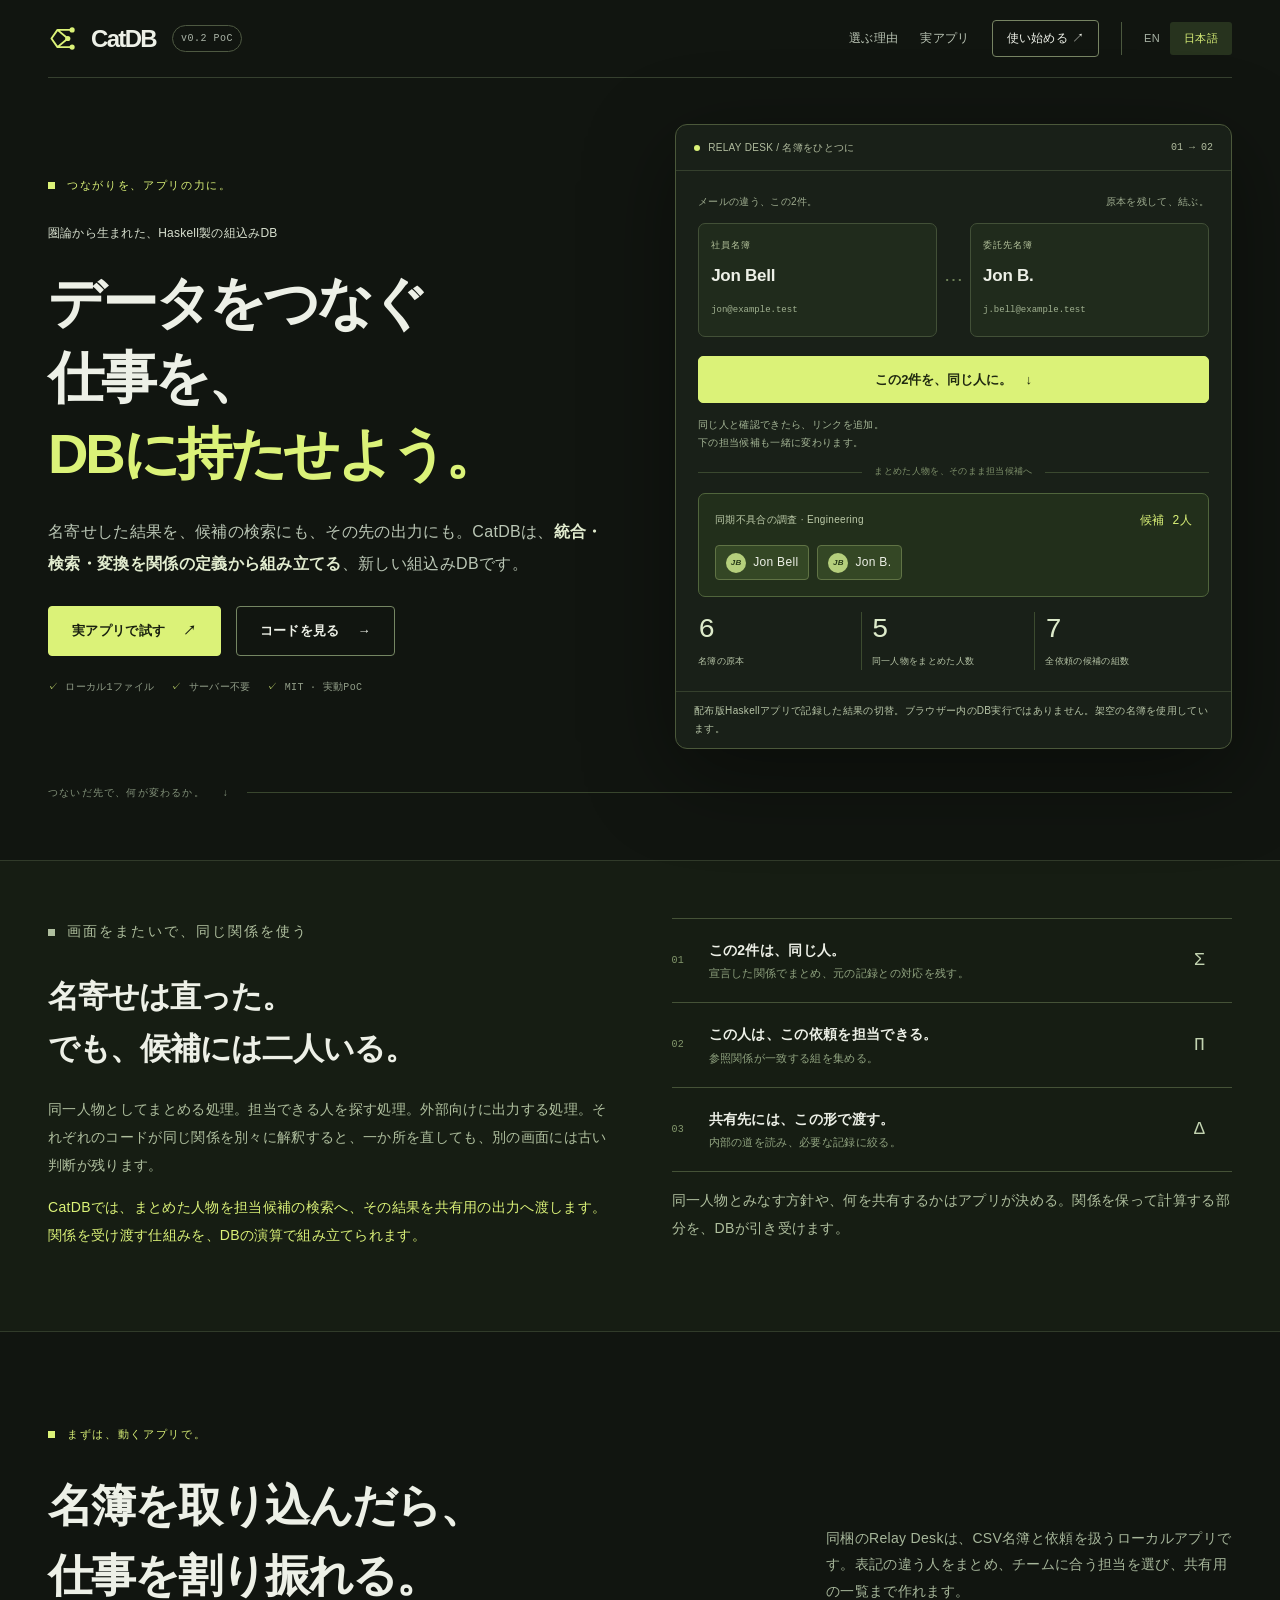
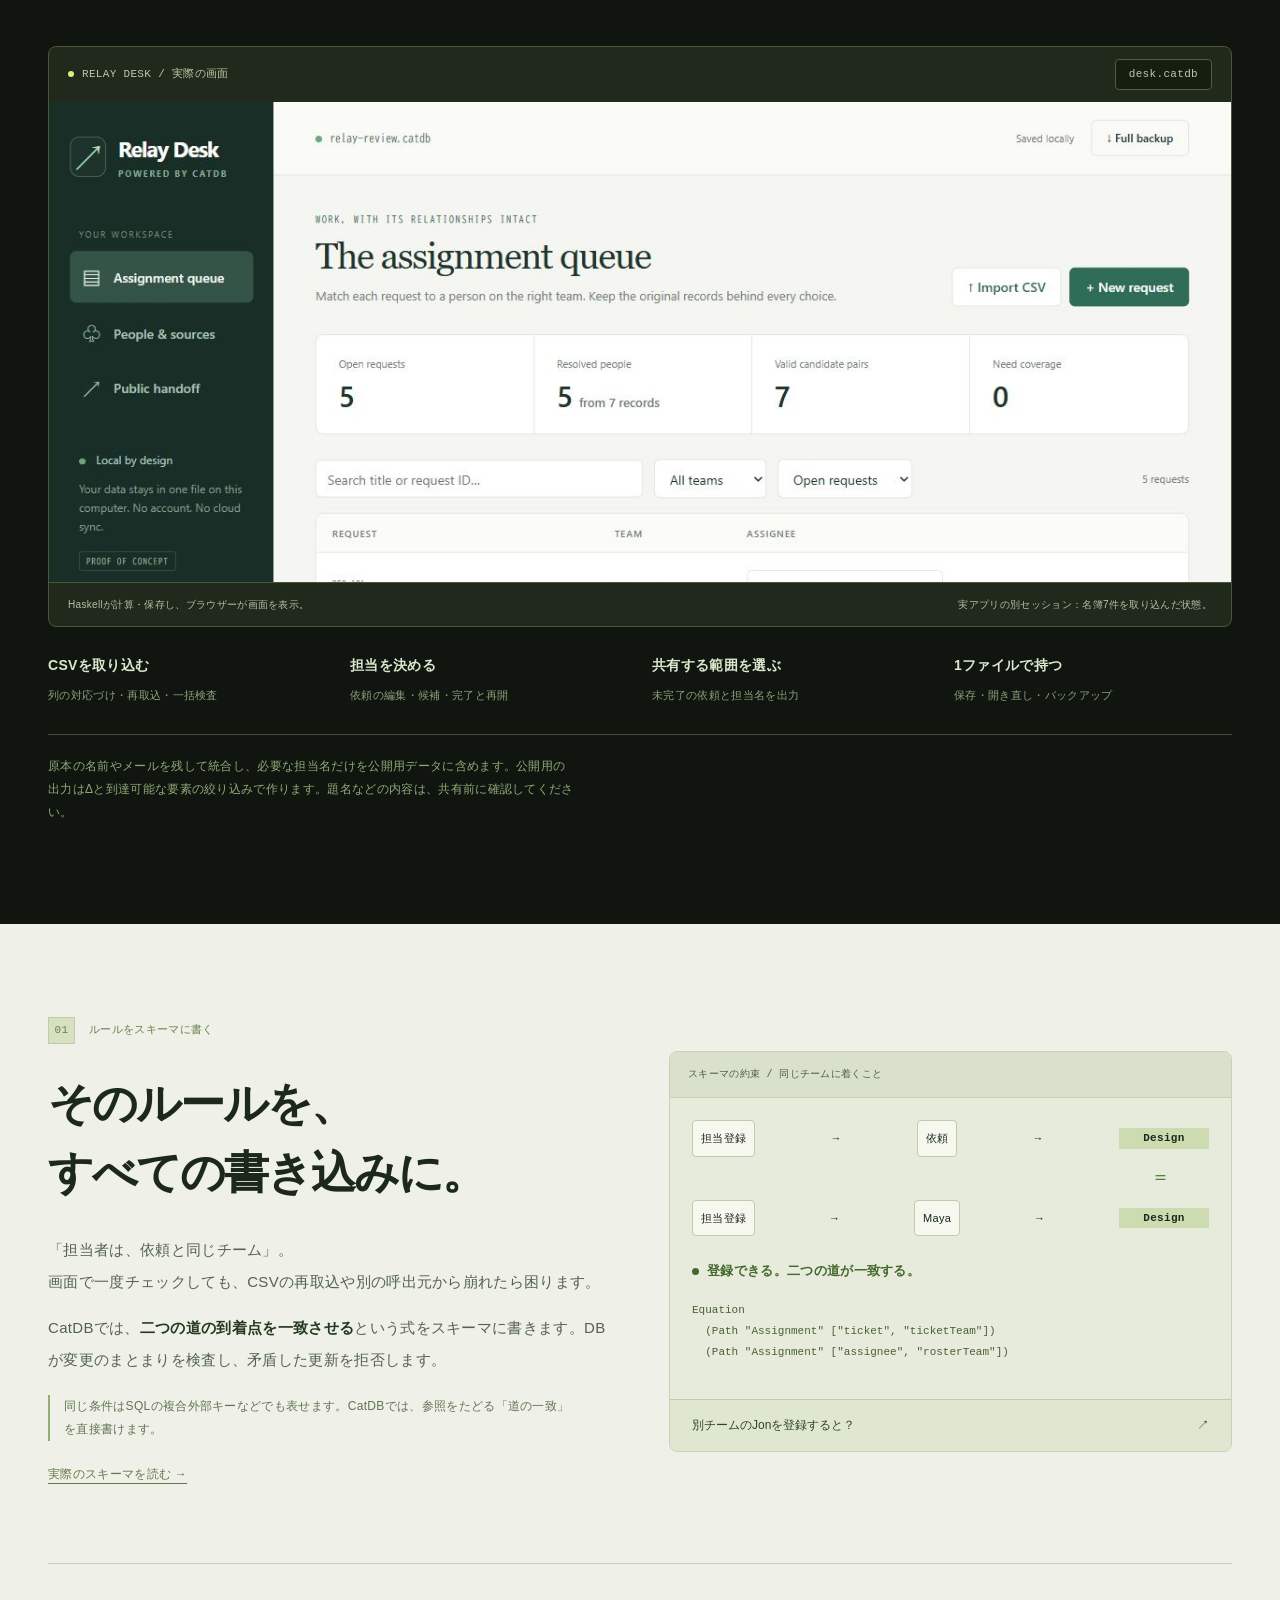
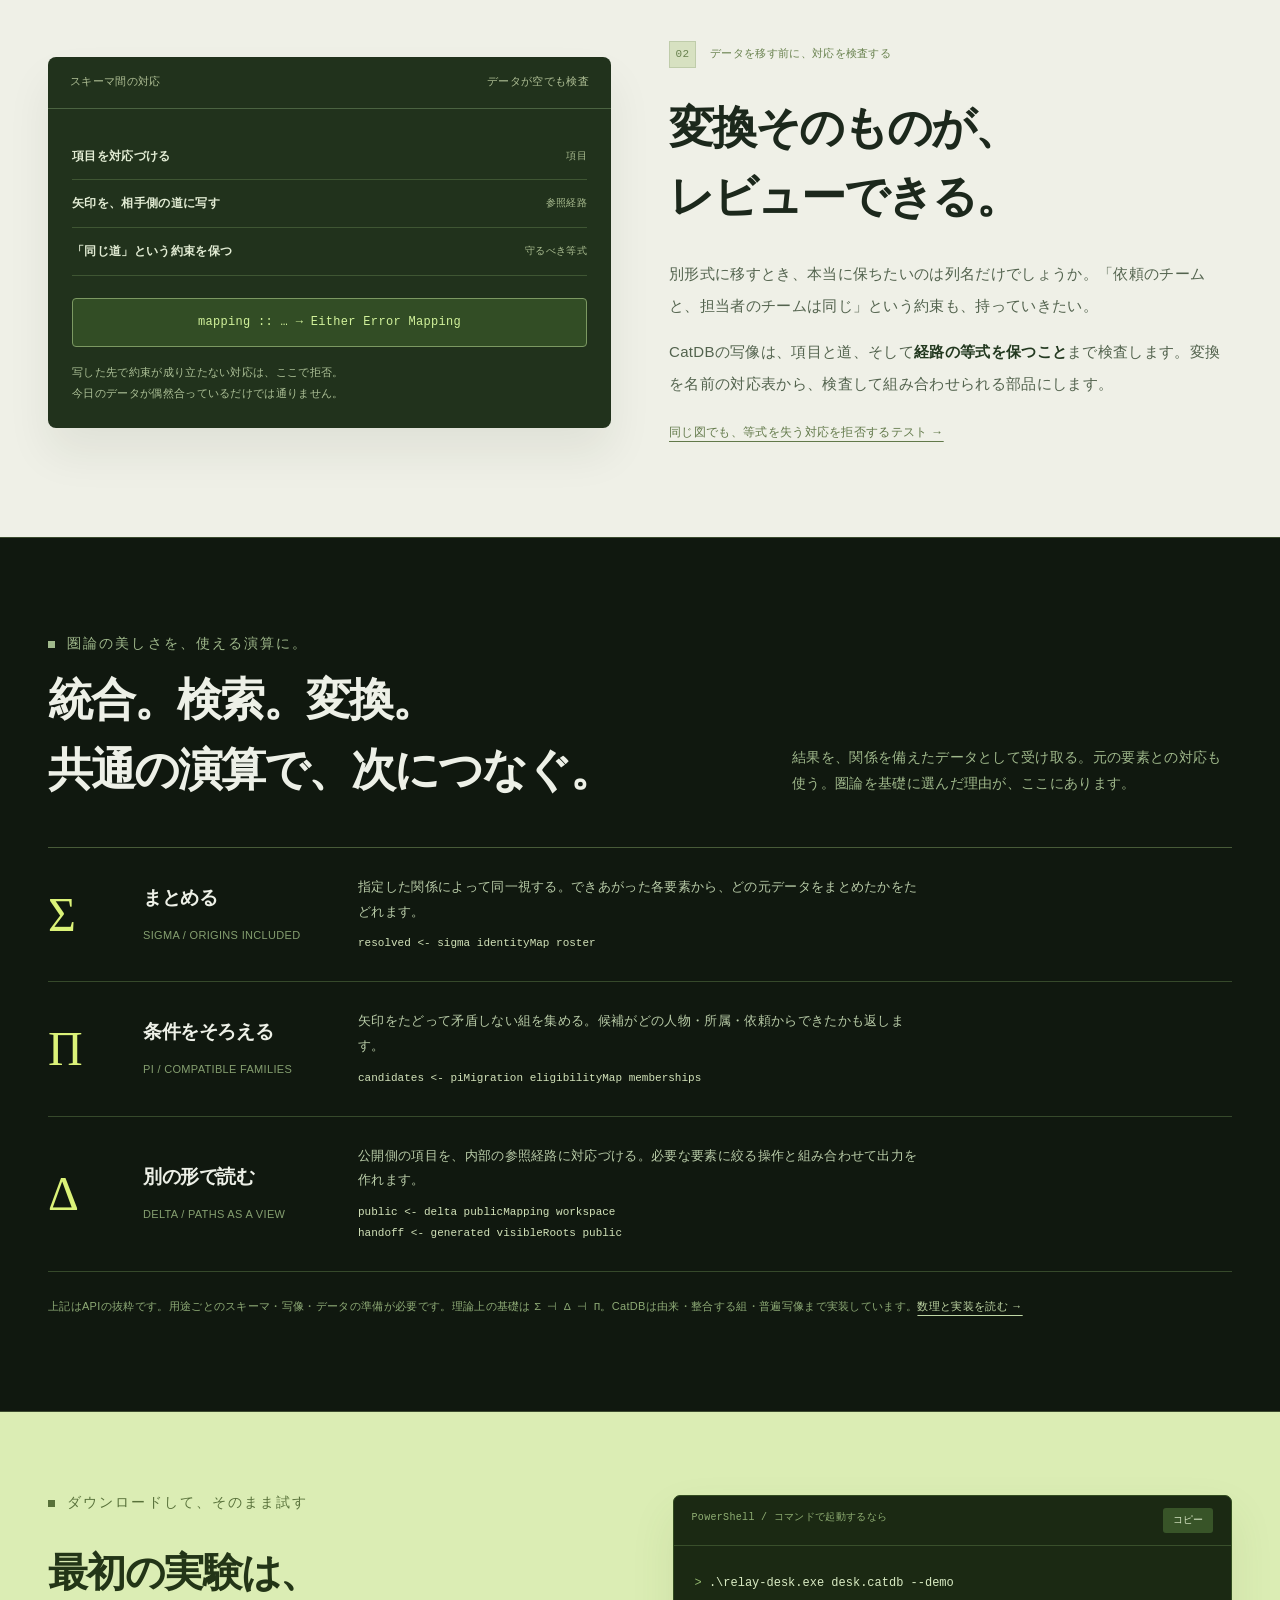
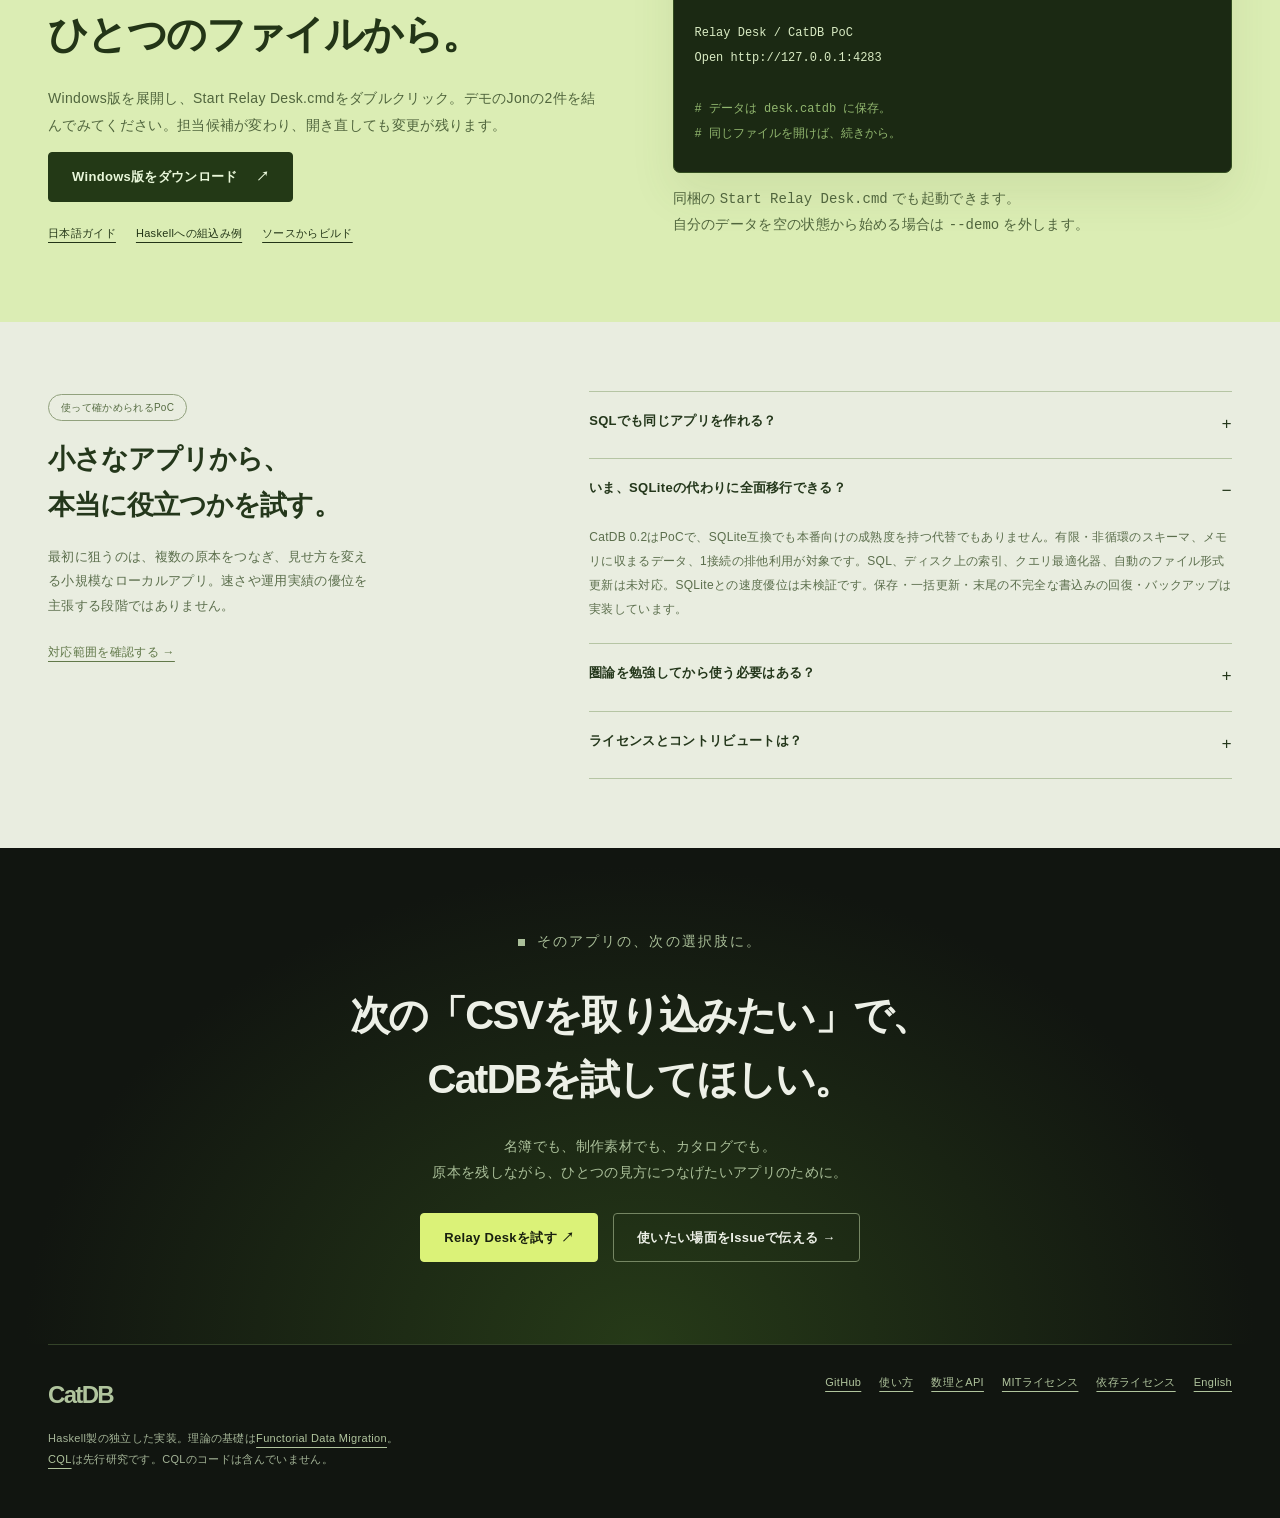
==== site/ja/index.html @ cb1dad9a "Lead the site with hands-on value and add Japanese localization" ====
<!doctype html>
<html lang="ja">
<head>
<meta charset="utf-8">
<meta name="viewport" content="width=device-width,initial-scale=1">
<title>CatDB — データをつなぐ仕事を、DBに持たせよう。</title>
<meta name="description" content="名寄せした結果を、担当候補の検索にも、共有用の出力にも。関係を保つ演算を備えたHaskell製の1ファイルDB。実アプリRelay Deskを同梱。MIT・実動PoC。">
<meta name="theme-color" content="#111510">
<link rel="canonical" href="https://m-simplifier.github.io/catdb/ja/">
<link rel="alternate" hreflang="en" href="https://m-simplifier.github.io/catdb/">
<link rel="alternate" hreflang="ja" href="https://m-simplifier.github.io/catdb/ja/">
<link rel="alternate" hreflang="x-default" href="https://m-simplifier.github.io/catdb/">
<meta property="og:type" content="website">
<meta property="og:site_name" content="CatDB">
<meta property="og:title" content="CatDB — データをつなぐ仕事を、DBに持たせよう。">
<meta property="og:description" content="名寄せした結果を、担当候補の検索にも、共有用の出力にも。関係を保つ演算を備えたHaskell製の1ファイルDB。実アプリRelay Deskを同梱。MIT・実動PoC。">
<meta property="og:url" content="https://m-simplifier.github.io/catdb/ja/">
<meta property="og:locale" content="ja_JP">
<meta property="og:image" content="https://m-simplifier.github.io/catdb/assets/relay-desk.jpg">
<meta name="twitter:card" content="summary_large_image">
<link rel="icon" href="../icon.svg" type="image/svg+xml">
<link rel="stylesheet" href="../style.css">
<script src="../site.js" defer></script>
</head>
<body>
<a class="skip" href="#main">本文へ</a>
<header class="wrap top"><a class="wordmark" href="#main" aria-label="CatDB ホーム"><svg viewBox="0 0 36 36" fill="none" aria-hidden="true"><path d="M28 8H11L4 18L11 28H28M11 8L23 18L11 28" stroke="#dbf278" stroke-width="2.2" stroke-linejoin="round"/><circle cx="28" cy="8" r="3" fill="#dbf278"/><circle cx="23" cy="18" r="3" fill="#dbf278"/><circle cx="28" cy="28" r="3" fill="#dbf278"/></svg>CatDB<span>v0.2 PoC</span></a><nav class="nav" aria-label="メインナビゲーション"><a href="#why">選ぶ理由</a><a href="#app">実アプリ</a><a class="nav-cta" href="#start">使い始める ↗</a><span class="languages" aria-label="表示言語"><a href="../" lang="en" hreflang="en">EN</a><a href="./" lang="ja" hreflang="ja" aria-current="page">日本語</a></span></nav></header>
<main id="main">
<section class="hero wrap">
  <div class="hero-grid">
    <div><p class="eyebrow">つながりを、アプリの力に。</p><p class="product-type">圏論から生まれた、Haskell製の組込みDB</p><h1>データをつなぐ<br>仕事を、<br><em>DBに持たせよう。</em></h1><p class="lead">名寄せした結果を、候補の検索にも、その先の出力にも。CatDBは、<strong style="color:#e2eccf">統合・検索・変換を関係の定義から組み立てる</strong>、新しい組込みDBです。</p><div class="ctas"><a class="button" href="#start">実アプリで試す <span aria-hidden="true">↗</span></a><a class="button ghost" href="https://github.com/M-simplifier/catdb">コードを見る <span aria-hidden="true">→</span></a></div><div class="hero-proof"><span>ローカル1ファイル</span><span>サーバー不要</span><span>MIT · 実動PoC</span></div></div>
    <div class="demo" id="merge-demo">
      <div class="demo-top"><span><i class="dot"></i>RELAY DESK / 名簿をひとつに</span><span class="mono">01 → 02</span></div>
      <div class="demo-stage"><div class="source-heading"><span>メールの違う、この2件。</span><span>原本を残して、結ぶ。</span></div><div class="pair"><div class="source-person"><small>社員名簿</small><strong>Jon Bell</strong><code>jon@example.test</code></div><span class="link-sign" aria-hidden="true">⋯</span><div class="source-person"><small>委託先名簿</small><strong>Jon B.</strong><code>j.bell@example.test</code></div></div><button type="button" class="demo-trigger" id="merge-button" aria-pressed="false">この2件を、同じ人に。　↓</button><p class="demo-explain" id="merge-explain" aria-live="polite">同じ人と確認できたら、リンクを追加。<br>下の担当候補も一緒に変わります。</p><div class="flow-arrow">まとめた人物を、そのまま担当候補へ</div><div class="candidate"><div class="candidate-head"><span>同期不具合の調査 · Engineering</span><span class="candidate-count" id="candidate-count">候補 2人</span></div><div class="candidate-people" id="hero-candidates"><span class="person-pill"><i class="avatar">JB</i>Jon Bell</span><span class="person-pill"><i class="avatar">JB</i>Jon B.</span></div></div><div class="demo-metrics" aria-live="polite"><div><span class="metric">6</span><small>名簿の原本</small></div><div><span class="metric" id="hero-people">5</span><small>同一人物をまとめた人数</small></div><div><span class="metric" id="hero-pairs">7</span><small>全依頼の候補の組数</small></div></div></div>
      <div class="demo-bottom">配布版Haskellアプリで記録した結果の切替。ブラウザー内のDB実行ではありません。架空の名簿を使用しています。</div>
    </div>
  </div><noscript><p class="noscript">操作例にはJavaScriptが必要です。同一人物リンクを加えると、原本6件を保ったまま人数は5→4、全依頼の候補の組数は7→6になります。</p></noscript><div class="scroll-hint">つないだ先で、何が変わるか。 <span aria-hidden="true">↓</span></div>
</section>

<section class="pain" id="why"><div class="wrap pain-grid reveal"><div><p class="eyebrow">画面をまたいで、同じ関係を使う</p><h2>名寄せは直った。<br>でも、候補には二人いる。</h2><p>同一人物としてまとめる処理。担当できる人を探す処理。外部向けに出力する処理。それぞれのコードが同じ関係を別々に解釈すると、一か所を直しても、別の画面には古い判断が残ります。</p><p class="accent">CatDBでは、まとめた人物を担当候補の検索へ、その結果を共有用の出力へ渡します。<br>関係を受け渡す仕組みを、DBの演算で組み立てられます。</p></div><div class="bug-lines"><div class="bug-line"><span class="index">01</span><div><strong>この2件は、同じ人。</strong><small>宣言した関係でまとめ、元の記録との対応を残す。</small></div><span class="sign">Σ</span></div><div class="bug-line"><span class="index">02</span><div><strong>この人は、この依頼を担当できる。</strong><small>参照関係が一致する組を集める。</small></div><span class="sign">Π</span></div><div class="bug-line"><span class="index">03</span><div><strong>共有先には、この形で渡す。</strong><small>内部の道を読み、必要な記録に絞る。</small></div><span class="sign">Δ</span></div><p class="small">同一人物とみなす方針や、何を共有するかはアプリが決める。関係を保って計算する部分を、DBが引き受けます。</p></div></div></section>

<section class="section app-section" id="app"><div class="wrap reveal"><div class="app-heading"><div><p class="eyebrow">まずは、動くアプリで。</p><h2>名簿を取り込んだら、<br>仕事を割り振れる。</h2></div><p>同梱のRelay Deskは、CSV名簿と依頼を扱うローカルアプリです。表記の違う人をまとめ、チームに合う担当を選び、共有用の一覧まで作れます。</p></div><div class="app-frame"><div class="app-frame-head"><span><i class="dot"></i>RELAY DESK / 実際の画面</span><span class="filepath">desk.catdb</span></div><a class="app-zoom" href="../assets/relay-desk.jpg" target="_blank" rel="noopener" aria-label="実際の画面を拡大する"><img class="app-image" src="../assets/relay-desk.jpg" alt="Relay Deskの実際の画面。取り込んだ名簿、同一人物のまとまり、依頼の担当候補、共有用一覧を扱うローカルアプリ。" width="1264" height="1076" loading="lazy"></a><div class="app-footer"><span>Haskellが計算・保存し、ブラウザーが画面を表示。</span><span>実アプリの別セッション：名簿7件を取り込んだ状態。</span></div></div><div class="capabilities"><div><strong>CSVを取り込む</strong><small>列の対応づけ・再取込・一括検査</small></div><div><strong>担当を決める</strong><small>依頼の編集・候補・完了と再開</small></div><div><strong>共有する範囲を選ぶ</strong><small>未完了の依頼と担当名を出力</small></div><div><strong>1ファイルで持つ</strong><small>保存・開き直し・バックアップ</small></div></div><p class="dark-note">原本の名前やメールを残して統合し、必要な担当名だけを公開用データに含めます。公開用の出力はΔと到達可能な要素の絞り込みで作ります。題名などの内容は、共有前に確認してください。</p></div></section>

<section class="section light"><div class="wrap">
  <div class="split reveal"><div><div class="section-label"><b>01</b> ルールをスキーマに書く</div><h2>そのルールを、<br>すべての書き込みに。</h2><p class="body-copy">「担当者は、依頼と同じチーム」。<br>画面で一度チェックしても、CSVの再取込や別の呼出元から崩れたら困ります。</p><p class="body-copy">CatDBでは、<strong>二つの道の到着点を一致させる</strong>という式をスキーマに書きます。DBが変更のまとまりを検査し、矛盾した更新を拒否します。</p><p class="clause">同じ条件はSQLの複合外部キーなどでも表せます。CatDBでは、参照をたどる「道の一致」を直接書けます。</p><a class="proof-link" href="https://github.com/M-simplifier/catdb/blob/1c18cc2024c2e01ecb96471be2b8dc624b22c2be/reference/src/Relay/Model.hs#L80">実際のスキーマを読む →</a></div><div class="rule-box" id="rule-box"><div class="rule-head">スキーマの約束 / 同じチームに着くこと</div><div class="rule-visual"><div class="route"><span class="cell">担当登録</span>→<span class="cell">依頼</span>→<span class="end">Design</span></div><div class="equals" id="rule-equals">＝</div><div class="route second"><span class="cell">担当登録</span>→<span class="cell" id="rule-person">Maya</span>→<span class="end" id="rule-team">Design</span></div><div class="rule-feedback" aria-live="polite"><span class="status-dot"></span><span id="rule-status">登録できる。二つの道が一致する。</span></div><code class="rule-snippet">Equation
  (Path "Assignment" ["ticket", "ticketTeam"])
  (Path "Assignment" ["assignee", "rosterTeam"])</code></div><button type="button" class="rule-button" id="rule-button" aria-pressed="false"><span>別チームのJonを登録すると？</span><span aria-hidden="true">↗</span></button></div></div>
  <div class="divider"></div>
  <div class="split reveal"><div class="mapping-block"><div class="mapping-head"><span>スキーマ間の対応</span><span>データが空でも検査</span></div><div class="mapping-body"><div class="mapping-step"><strong>項目を対応づける</strong><small>項目</small></div><div class="mapping-step"><strong>矢印を、相手側の道に写す</strong><small>参照経路</small></div><div class="mapping-step"><strong>「同じ道」という約束を保つ</strong><small>守るべき等式</small></div><div class="mapping-seal">mapping :: … → Either Error Mapping</div><p class="mapping-desc">写した先で約束が成り立たない対応は、ここで拒否。<br>今日のデータが偶然合っているだけでは通りません。</p></div></div><div><div class="section-label"><b>02</b> データを移す前に、対応を検査する</div><h2>変換そのものが、<br>レビューできる。</h2><p class="body-copy">別形式に移すとき、本当に保ちたいのは列名だけでしょうか。「依頼のチームと、担当者のチームは同じ」という約束も、持っていきたい。</p><p class="body-copy">CatDBの写像は、項目と道、そして<strong>経路の等式を保つこと</strong>まで検査します。変換を名前の対応表から、検査して組み合わせられる部品にします。</p><a class="proof-link" href="https://github.com/M-simplifier/catdb/blob/1c18cc2024c2e01ecb96471be2b8dc624b22c2be/test/Main.hs#L91">同じ図でも、等式を失う対応を拒否するテスト →</a></div></div>
</div></section>

<section class="section api-area" id="model"><div class="wrap reveal"><div class="api-top"><div><p class="eyebrow">圏論の美しさを、使える演算に。</p><h2>統合。検索。変換。<br>共通の演算で、次につなぐ。</h2></div><p>結果を、関係を備えたデータとして受け取る。元の要素との対応も使う。圏論を基礎に選んだ理由が、ここにあります。</p></div><div class="operations"><div class="op"><span class="op-symbol">Σ</span><div><h3>まとめる</h3><small>SIGMA / ORIGINS INCLUDED</small></div><div><p>指定した関係によって同一視する。できあがった各要素から、どの元データをまとめたかをたどれます。</p><code>resolved &lt;- sigma identityMap roster</code></div></div><div class="op"><span class="op-symbol">Π</span><div><h3>条件をそろえる</h3><small>PI / COMPATIBLE FAMILIES</small></div><div><p>矢印をたどって矛盾しない組を集める。候補がどの人物・所属・依頼からできたかも返します。</p><code>candidates &lt;- piMigration eligibilityMap memberships</code></div></div><div class="op"><span class="op-symbol">Δ</span><div><h3>別の形で読む</h3><small>DELTA / PATHS AS A VIEW</small></div><div><p>公開側の項目を、内部の参照経路に対応づける。必要な要素に絞る操作と組み合わせて出力を作れます。</p><code>public &lt;- delta publicMapping workspace<br>handoff &lt;- generated visibleRoots public</code></div></div></div><p class="math-note">上記はAPIの抜粋です。用途ごとのスキーマ・写像・データの準備が必要です。理論上の基礎は <span class="mono">Σ ⊣ Δ ⊣ Π</span>。CatDBは由来・整合する組・普遍写像まで実装しています。<a href="https://github.com/M-simplifier/catdb/blob/1c18cc2024c2e01ecb96471be2b8dc624b22c2be/docs/mathematics.md">数理と実装を読む →</a></p></div></section>



<section class="get-started" id="start"><div class="wrap start-grid reveal"><div><p class="eyebrow">ダウンロードして、そのまま試す</p><h2>最初の実験は、<br>ひとつのファイルから。</h2><p>Windows版を展開し、Start Relay Desk.cmdをダブルクリック。デモのJonの2件を結んでみてください。担当候補が変わり、開き直しても変更が残ります。</p><a class="button" href="https://github.com/M-simplifier/catdb/releases/download/v0.2.0-poc/catdb-0.2.0-poc-windows.zip">Windows版をダウンロード <span aria-hidden="true">↗</span></a><div class="start-links"><a href="https://github.com/M-simplifier/catdb/blob/main/docs/guide.ja.md">日本語ガイド</a><a href="https://github.com/M-simplifier/catdb/blob/main/examples/Embedded.hs">Haskellへの組込み例</a><a href="https://github.com/M-simplifier/catdb#build">ソースからビルド</a></div></div><div><div class="terminal"><div class="terminal-top"><span>PowerShell / コマンドで起動するなら</span><button type="button" class="copy" id="copy-command">コピー</button></div><pre><span class="prompt">&gt; </span><span id="command">.\relay-desk.exe desk.catdb --demo</span>

Relay Desk / CatDB PoC
Open http://127.0.0.1:4283

<span class="prompt"># データは desk.catdb に保存。</span>
<span class="prompt"># 同じファイルを開けば、続きから。</span></pre></div><p class="small" style="margin:13px 0 0">同梱の <span class="mono">Start Relay Desk.cmd</span> でも起動できます。<br>自分のデータを空の状態から始める場合は <span class="mono">--demo</span> を外します。</p></div></div></section>

<section class="facts light"><div class="wrap facts-layout"><div><span class="pill">使って確かめられるPoC</span><h2>小さなアプリから、<br>本当に役立つかを試す。</h2><p>最初に狙うのは、複数の原本をつなぎ、見せ方を変える小規模なローカルアプリ。速さや運用実績の優位を主張する段階ではありません。</p><a class="proof-link" href="https://github.com/M-simplifier/catdb/blob/main/STATUS.md">対応範囲を確認する →</a></div><div><details><summary>SQLでも同じアプリを作れる？</summary><p>作れます。CatDBの特徴は、スキーマ間の対応を検査・合成でき、統合・整合する組の検索・ビューをΣ・Π・Δの共通の数学で扱うことです。単純なSELECTを短くすることより、複数の形式を行き来する処理の定義と、その結果の関係を扱うことに焦点があります。</p></details><details open><summary>いま、SQLiteの代わりに全面移行できる？</summary><p>CatDB 0.2はPoCで、SQLite互換でも本番向けの成熟度を持つ代替でもありません。有限・非循環のスキーマ、メモリに収まるデータ、1接続の排他利用が対象です。SQL、ディスク上の索引、クエリ最適化器、自動のファイル形式更新は未対応。SQLiteとの速度優位は未検証です。保存・一括更新・末尾の不完全な書込みの回復・バックアップは実装しています。</p></details><details><summary>圏論を勉強してから使う必要はある？</summary><p>Relay Deskは、そのまま使えます。ライブラリでは、対象・矢印・道の一致・スキーマ間の対応を定義します。数学の用語をすべて覚える必要はありませんが、現在のAPIはHaskellでこれらを明示的に組み立てるものです。実装例と数理の説明を公開しています。</p></details><details><summary>ライセンスとコントリビュートは？</summary><p>オリジナルのコード・UI・サイトはMIT。配布バイナリの依存ライブラリには各ライセンスが適用され、必要な表示と対応ソースを同梱しています。バグ、実際の用途、数学的な反例はGitHub Issueへ。外部PRは受け付けていません。</p></details></div></div></section>

<section class="final-cta"><div class="wrap"><p class="eyebrow">そのアプリの、次の選択肢に。</p><h2>次の「CSVを取り込みたい」で、<br>CatDBを試してほしい。</h2><p>名簿でも、制作素材でも、カタログでも。<br>原本を残しながら、ひとつの見方につなげたいアプリのために。</p><div class="ctas"><a class="button" href="https://github.com/M-simplifier/catdb/releases/download/v0.2.0-poc/catdb-0.2.0-poc-windows.zip">Relay Deskを試す ↗</a><a class="button ghost" href="https://github.com/M-simplifier/catdb/issues">使いたい場面をIssueで伝える →</a></div></div></section>
</main>
<footer class="wrap bottom">
<div><a class="wordmark" href="#main">CatDB</a><p class="local-detail">Haskell製の独立した実装。理論の基礎は<a href="https://arxiv.org/abs/1009.1166">Functorial Data Migration</a>。<br><a href="https://categoricaldata.net/CQL/">CQL</a>は先行研究です。CQLのコードは含んでいません。</p></div>
<div class="links"><a href="https://github.com/M-simplifier/catdb">GitHub</a><a href="https://github.com/M-simplifier/catdb/blob/main/docs/guide.ja.md">使い方</a><a href="#model">数理とAPI</a><a href="https://github.com/M-simplifier/catdb/blob/main/LICENSE">MITライセンス</a><a href="https://github.com/M-simplifier/catdb/blob/main/docs/licensing.md">依存ライセンス</a><a href="../" lang="en" hreflang="en">English</a></div>
</footer>
<div class="toast" id="toast" role="status" aria-live="polite"></div>
</body>
</html>
---- site/style.css ----
:root{--ink:#edf0e7;--dim:#a9b3a6;--bg:#111510;--panel:#1b221a;--line:#36402f;--lime:#dbf278;--light:#eff0e7;--dark:#1c281c;--olive:#809454;--bad:#ffb29d;--mono:Consolas,"SFMono-Regular",monospace;--sans:"Yu Gothic UI","Hiragino Sans",Meiryo,sans-serif}
*{box-sizing:border-box}html{scroll-behavior:smooth;scroll-padding-top:90px}body{margin:0;background:var(--bg);color:var(--ink);font-family:var(--sans);font-size:16px;line-height:1.9;letter-spacing:.02em}a{color:inherit;text-underline-offset:5px}button,select{font:inherit}button{cursor:pointer}a,button,summary{-webkit-tap-highlight-color:transparent}button:focus-visible,a:focus-visible,summary:focus-visible{outline:3px solid var(--lime);outline-offset:5px}.light button:focus-visible,.light a:focus-visible,.light summary:focus-visible{outline-color:#436522}.wrap{width:min(1184px,calc(100% - 80px));margin:auto}.mono{font-family:var(--mono);letter-spacing:0}.eyebrow{font-family:var(--mono);font-size:11px;letter-spacing:.15em;font-weight:500;color:var(--lime);margin:0 0 25px}.eyebrow:before{content:"";display:inline-block;width:7px;height:7px;background:currentColor;margin-right:12px}.muted{color:var(--dim)}.small{font-size:12px;line-height:1.8}.light{background:var(--light);color:var(--dark)}.light .muted{color:#62705d}.light .eyebrow{color:#4c612c}.top{height:78px;display:flex;align-items:center;justify-content:space-between;gap:25px;border-bottom:1px solid var(--line)}.wordmark{display:flex;gap:12px;align-items:center;font-size:24px;font-weight:800;letter-spacing:-.07em;text-decoration:none}.wordmark svg{width:31px;height:31px}.wordmark span{font-family:var(--mono);font-weight:400;font-size:10px;letter-spacing:.05em;color:var(--dim);margin-left:4px;padding:3px 8px;border:1px solid #4e5942;border-radius:99px}.nav{display:flex;gap:30px;align-items:center;font-size:12px}.nav a{text-decoration:none;color:#bbc5b5}.nav a:last-child{border:1px solid #778463;border-radius:4px;padding:6px 14px;color:var(--ink)}.hero{padding:46px 0 58px}.hero-grid{display:grid;grid-template-columns:1.04fr 1fr;gap:48px;align-items:center}.hero h1{font-size:clamp(35px,4.4vw,56px);font-weight:800;line-height:1.35;letter-spacing:-.055em;margin:0 0 24px}.hero h1 em{color:var(--lime);font-style:normal}.hero .lead{font-size:16px;line-height:2.05;color:#bac6b5;max-width:35em;margin:0 0 25px}.product-type{font-size:12px;color:#d7dfce;letter-spacing:.02em;margin:0 0 20px}.ctas{display:flex;flex-wrap:wrap;align-items:center;gap:15px}.button{display:inline-flex;align-items:center;justify-content:center;gap:18px;text-decoration:none;border:1px solid var(--lime);background:var(--lime);color:#19200f;padding:14px 23px;border-radius:4px;font-weight:750;font-size:13px;line-height:1.5;transition:background .15s,transform .15s}.button:hover{background:#e8ffa1;transform:translateY(-1px)}.button.ghost{color:var(--ink);border-color:#4b583e;background:transparent}.button.ghost:hover{background:#25301e}.hero-proof{display:flex;gap:17px;flex-wrap:wrap;color:#929e89;font-family:var(--mono);font-size:10px;margin:22px 0 0}.hero-proof span:before{content:"✓";color:var(--lime);margin-right:7px}.demo{border:1px solid #4b583a;background:#192018;border-radius:12px;box-shadow:0 25px 90px #0006;position:relative}.demo-top{display:flex;align-items:center;justify-content:space-between;border-bottom:1px solid #35402d;padding:13px 18px;font-size:10px;color:#b1bc9e}.dot{display:inline-block;width:6px;height:6px;border-radius:50%;background:var(--lime);margin-right:8px}.demo-stage{padding:21px 22px}.source-heading{display:flex;justify-content:space-between;align-items:center;font-size:10px;color:#9eac8f;margin-bottom:12px}.pair{display:grid;grid-template-columns:1fr 25px 1fr;align-items:center;gap:4px}.source-person{border:1px solid #425037;border-radius:7px;padding:13px 12px;background:#202b1c}.source-person small{display:block;font-size:9px;color:#b7c69e;letter-spacing:.1em}.source-person strong{display:block;font-size:17px;letter-spacing:-.015em;margin-top:6px}.source-person code{font-family:var(--mono);font-size:9px;color:#a0b190;letter-spacing:0;white-space:nowrap}.link-sign{text-align:center;color:#6e8158;font-size:19px;transition:color .2s}.demo.linked .link-sign{color:var(--lime)}.demo-trigger{width:100%;margin:19px 0 13px;background:var(--lime);color:#202910;font-size:13px;line-height:1.5;padding:13px;border:1px solid var(--lime);border-radius:5px;font-weight:800;transition:background .2s}.demo-trigger:hover{background:#edffa9}.demo.linked .demo-trigger{background:#2b371f;color:var(--lime);border-color:#6d824b}.demo-explain{font-size:10px;color:#a5b696;min-height:36px;line-height:1.8;margin:0}.flow-arrow{display:flex;align-items:center;justify-content:center;gap:12px;color:#7f916b;font-family:var(--mono);font-size:9px;margin:12px 0}.flow-arrow:before,.flow-arrow:after{content:"";height:1px;background:#3a482f;flex:1}.candidate{border:1px solid #50653c;border-radius:7px;background:#222f1b;padding:16px}.candidate-head{font-size:10px;display:flex;justify-content:space-between;gap:8px;color:#bdcba9;margin-bottom:12px}.candidate-people{display:flex;gap:8px;flex-wrap:wrap;min-height:35px}.person-pill{display:flex;align-items:center;gap:7px;border:1px solid #607345;padding:4px 10px;border-radius:4px;font-size:12px;background:#344725}.avatar{display:inline-grid;place-items:center;width:20px;height:20px;border-radius:50%;background:#b5cf7c;color:#263917;font-size:8px;font-weight:bold}.candidate-count{font-family:var(--mono);font-size:12px;color:var(--lime)}.demo-metrics{display:grid;grid-template-columns:repeat(3,1fr);gap:10px;margin-top:15px}.demo-metrics div{border-right:1px solid #3c4b2f}.demo-metrics div:last-child{border:0}.metric{font-family:var(--mono);font-size:28px;color:#ddebca;line-height:1.3}.demo-metrics small{display:block;font-size:9px;color:#9eaf8b;margin-top:4px}.demo-bottom{padding:10px 18px;font-size:9px;border-top:1px solid #35402d;color:#839477;line-height:1.8}.scroll-hint{display:flex;align-items:center;gap:18px;font-size:10px;letter-spacing:.12em;margin-top:53px;color:#83927a}.scroll-hint:after{content:"";height:1px;background:#39462e;flex:1}.section{padding:93px 0}.section h2{font-size:clamp(27px,3.9vw,45px);line-height:1.55;letter-spacing:-.045em;margin:0 0 26px;font-weight:800}.section p{max-width:44em}.pain{padding:57px 0 68px;border-top:1px solid #313b2a;border-bottom:1px solid #313b2a;background:#161d13}.pain-grid{display:grid;grid-template-columns:1fr 1fr;gap:63px}.pain h2{font-size:31px;line-height:1.7;letter-spacing:-.03em;margin:0 0 19px}.pain p{font-size:14px;color:#afbf9e;line-height:2}.pain .accent{color:var(--lime)}.bug-lines{margin:0;border-top:1px solid #455237}.bug-line{padding:18px 0;border-bottom:1px solid #455237;display:grid;grid-template-columns:27px 1fr 38px;gap:10px;align-items:center}.bug-line .index{font-size:10px;color:#83976c;font-family:var(--mono)}.bug-line strong{font-size:14px;display:block;font-weight:600}.bug-line small{display:block;font-size:11px;color:#91a480}.bug-line .sign{color:#c2d3b0;font-family:var(--mono);font-size:18px}.split{display:grid;grid-template-columns:1fr 1fr;gap:58px;align-items:center}.section .body-copy{font-size:15px;line-height:2.1;color:#53634e}.section .body-copy strong{color:#233920}.section-label{display:flex;gap:14px;align-items:center;margin-bottom:25px;font-size:11px;font-family:var(--mono);color:#69824f}.section-label b{width:27px;height:27px;display:grid;place-items:center;background:#d7e1c1;font-weight:400;border:1px solid #bfccaa}.rule-box{border:1px solid #c9d1b9;background:#e6ebdc;border-radius:8px;overflow:hidden}.rule-head{font-family:var(--mono);font-size:10px;background:#d9e1cc;padding:13px 18px;color:#496038;border-bottom:1px solid #c5d0b6}.rule-visual{padding:22px 22px 0}.route{display:flex;align-items:center;justify-content:space-between;gap:4px;font-size:11px;white-space:nowrap}.route .cell{border:1px solid #becdaa;background:#f6f8ef;padding:7px 8px;border-radius:4px}.route .end{background:#ccdcb0;border-color:#a4bc87;min-width:90px;text-align:center;font-family:var(--mono);font-weight:700;font-size:11px}.route.second{margin-top:12px}.equals{font-family:var(--mono);font-size:19px;text-align:right;color:#507c2b;line-height:1;margin-right:39px;margin-top:12px}.rule-box.bad .equals{color:#ae5d48}.rule-box.bad .route.second .end{background:#efd8c8;color:#8b3928;border-color:#d0a58f}.rule-feedback{margin:23px 0 0;font-size:13px;font-weight:700;display:flex;gap:8px;align-items:center;color:#44672b}.rule-box.bad .rule-feedback{color:#93472e}.rule-feedback .status-dot{width:7px;height:7px;background:currentColor;border-radius:50%}.rule-button{width:100%;text-align:left;border:0;border-top:1px solid #becdab;background:#dfe7d1;padding:14px 22px;font-size:12px;color:#304522;margin-top:20px;display:flex;justify-content:space-between;gap:10px}.rule-button:hover{background:#cfddbc}.proof-link{font-size:11px;color:#62794a;margin-top:22px;display:block}.light code{font-family:var(--mono);font-size:.85em;background:#dce6cc;padding:1px 4px;letter-spacing:0}.rule-snippet{font-size:11px!important;line-height:1.9;padding:16px 0!important;background:none!important;white-space:pre;display:block;overflow:auto;color:#496135}.clause{border-left:2px solid #95ad75;font-size:12px;color:#627454;padding-left:14px;margin:20px 0 0}.divider{height:1px;background:#c7d0bd;margin:77px 0}.mapping-block{background:#21321c;color:#e2ecd4;border-radius:8px;overflow:hidden;box-shadow:0 25px 45px #162e0812}.mapping-head{display:flex;justify-content:space-between;border-bottom:1px solid #4b6341;padding:15px 22px;font-family:var(--mono);font-size:11px;color:#aebe94}.mapping-body{padding:24px}.mapping-step{display:flex;justify-content:space-between;gap:13px;font-size:12px;align-items:center;padding:12px 0;border-bottom:1px solid #3f5633}.mapping-step small{font-family:var(--mono);color:#abbe91;font-size:10px}.mapping-seal{margin-top:22px;border:1px solid #7c9962;background:#324d25;color:#d2f29b;padding:12px;border-radius:4px;font-family:var(--mono);font-size:12px;text-align:center}.mapping-desc{font-size:11px;line-height:1.9;color:#adc197;margin:15px 0 0}.diagram-caption{font-size:10px;color:#758b62;line-height:1.8;margin:11px 0 0}.api-area{background:#10180f;border-top:1px solid #3b4b2f;border-bottom:1px solid #3b4b2f}.api-top{display:flex;justify-content:space-between;gap:45px;align-items:end}.api-top>div:first-child{max-width:700px}.api-top p{font-size:14px;color:#a0b98c;max-width:440px;margin:0 0 8px}.api-top h2{margin-bottom:0}.operations{margin-top:42px;border-top:1px solid #485b38}.op{display:grid;grid-template-columns:70px 190px 1fr;gap:25px;border-bottom:1px solid #36492b;padding:27px 0;align-items:center}.op-symbol{font-family:Georgia,serif;font-size:48px;color:var(--lime);font-weight:400;line-height:1}.op h3{font-size:19px;margin:0 0 3px;letter-spacing:-.02em}.op small{color:#859f70;font-size:11px}.op p{font-size:13px;color:#b9cca8;margin:0}.op code{display:block;font-family:var(--mono);font-size:11px;color:#d2e2b9;margin-top:9px;letter-spacing:0}.math-note{font-size:11px;color:#8eab76;max-width:100%!important;margin:24px 0 0}.math-note a{color:#c0d7a5}.app-section{padding-bottom:80px}.app-heading{display:flex;justify-content:space-between;gap:45px;align-items:end;margin-bottom:36px}.app-heading h2{margin:0}.app-heading>p{max-width:390px;font-size:14px;color:#a6b69a;margin:0 0 6px}.app-frame{border:1px solid #48583b;border-radius:8px;overflow:hidden;background:#20291c}.app-frame-head{display:flex;justify-content:space-between;align-items:center;font-family:var(--mono);font-size:11px;padding:12px 19px;color:#bacaaa}.app-frame-head .filepath{border:1px solid #4e613e;background:#151e10;border-radius:4px;padding:4px 13px}.app-image{display:block;width:100%;height:470px;object-fit:cover;object-position:top}.app-footer{display:flex;justify-content:space-between;gap:20px;font-size:10px;color:#8e9f80;padding:12px 19px;border-top:1px solid #48583b}.capabilities{display:grid;grid-template-columns:repeat(4,1fr);border-bottom:1px solid #3d4c32;padding:25px 0;gap:24px}.capabilities strong{font-size:14px;display:block;color:#dbe8ce}.capabilities small{font-size:11px;color:#8ca07c}.dark-note{font-size:12px;color:#8eaa78;line-height:1.9;margin:20px 0}.get-started{background:#dbedb4;color:#233517;padding:78px 0}.get-started .eyebrow{color:#58713a}.get-started h2{font-size:40px;line-height:1.55;letter-spacing:-.04em;margin:0 0 20px}.get-started p{font-size:14px;color:#50653d}.get-started .button{background:#233916;border-color:#233916;color:#e9f7da}.get-started .button:hover{background:#365522}.start-grid{display:grid;grid-template-columns:1fr 1fr;gap:65px;align-items:center}.terminal{border:1px solid #334d20;background:#1b2913;border-radius:7px;overflow:hidden;color:#d9ebc3;box-shadow:0 20px 45px #46632418}.terminal-top{padding:12px 18px;border-bottom:1px solid #394f2b;color:#91b074;font-size:10px;font-family:var(--mono);display:flex;justify-content:space-between}.terminal pre{padding:25px 21px;margin:0;font-size:12px;font-family:var(--mono);line-height:2.1;letter-spacing:0;white-space:pre-wrap;overflow-wrap:anywhere}.terminal .prompt{color:#92b76f}.copy{border:0;background:#385428;color:#dceac9;padding:3px 10px;border-radius:3px;font-size:10px}.copy:hover{background:#4b6b35}.start-links{font-size:11px;display:flex;gap:20px;flex-wrap:wrap;margin-top:21px}.facts{padding:69px 0;background:#e9ede0;color:#24371b}.facts-layout{display:grid;grid-template-columns:1fr 1.35fr;gap:65px}.facts h2{font-size:27px;line-height:1.7;margin:0 0 16px;letter-spacing:-.035em}.facts p{font-size:13px;color:#5b6e4c;max-width:330px}.facts .pill{display:inline-block;border:1px solid #91a17d;border-radius:99px;padding:3px 12px;font-size:10px;color:#566c42;margin-bottom:16px}.facts details{border-top:1px solid #b6c5a4}.facts details:last-child{border-bottom:1px solid #b6c5a4}.facts summary{cursor:pointer;padding:17px 0;font-size:13px;font-weight:750;list-style:none;display:flex;justify-content:space-between;gap:15px}.facts summary:after{content:"+";font-family:var(--mono);font-size:17px;font-weight:400}.facts details[open] summary:after{content:"−"}.facts details p{font-size:12px;line-height:2;max-width:100%;margin:0 0 22px}.facts details code{font-family:var(--mono);font-size:11px}.final-cta{padding:81px 0 82px;text-align:center;background:radial-gradient(ellipse at 50% 100%,#263a18 0%,#111510 68%)}.final-cta h2{font-size:40px;line-height:1.6;letter-spacing:-.045em;margin:0 0 22px}.final-cta p{font-size:14px;color:#aabf99;margin:0 0 27px}.final-cta .ctas{justify-content:center}.bottom{display:flex;justify-content:space-between;align-items:start;gap:30px;padding:27px 0 36px;border-top:1px solid #344329;font-size:10px;color:#7e9470}.bottom a{color:#b0c49d}.bottom .links{display:flex;gap:18px;flex-wrap:wrap}.local-detail{font-size:9px;color:#657858;margin-top:10px;max-width:690px}.toast{position:fixed;bottom:22px;left:50%;transform:translateX(-50%);z-index:20;background:var(--lime);color:#223416;padding:9px 19px;border:1px solid #f4ffd9;border-radius:5px;font-size:12px;box-shadow:0 8px 45px #0005;opacity:0;pointer-events:none;transition:opacity .18s}.toast.show{opacity:1}.skip{position:absolute;left:10px;top:-80px;background:var(--lime);color:#152810;padding:10px;z-index:20}.skip:focus{top:10px}.noscript{padding:15px;background:#2d3e20;border:1px solid #4a6935;color:#d1e4b5;font-size:12px}.reveal{opacity:1;transform:none}.js-reveal .reveal{opacity:0;transform:translateY(15px);transition:opacity .45s ease,transform .45s ease}.js-reveal .reveal.seen{opacity:1;transform:none}
@media(min-width:1440px){.hero{padding:82px 0 79px}.hero h1{font-size:64px}.demo-stage{padding:24px 27px}}
@media(max-width:1060px){.wrap{width:calc(100% - 48px)}.hero-grid{gap:27px}.hero h1{font-size:44px}.hero .lead{font-size:14px}.split,.pain-grid{gap:35px}.start-grid{gap:32px}.section h2{font-size:34px}.demo-stage{padding:19px 17px}.source-person{padding:12px 9px}.source-person strong{font-size:15px}.source-person code{font-size:8px}.op{grid-template-columns:45px 160px 1fr;gap:20px}.nav{gap:20px}.hero-proof{gap:12px}.route{font-size:10px}.route .cell{padding:7px 5px}.route .end{min-width:82px;font-size:10px}.facts-layout{gap:40px}.app-image{height:410px}}
@media(max-width:760px){html{scroll-padding-top:24px}.wrap{width:calc(100% - 36px)}.top{height:68px}.wordmark{font-size:22px}.wordmark svg{width:26px;height:26px}.wordmark span{font-size:8px}.nav>a:not(:last-child){display:none}.nav{font-size:11px}.hero{padding:38px 0 37px}.hero-grid{grid-template-columns:1fr;gap:31px}.hero h1{font-size:clamp(34px,7.7vw,57px);letter-spacing:-.055em}.eyebrow{font-size:9px;margin-bottom:21px}.hero .lead{font-size:14px;max-width:44em}.product-type{font-size:11px}.button{font-size:12px;padding:13px 19px}.ctas{gap:10px}.hero-proof{font-size:9px}.demo{max-width:540px;width:100%;justify-self:center}.demo-stage{padding:21px}.source-person strong{font-size:18px}.source-person code{font-size:10px}.source-person small{font-size:10px}.demo-explain{font-size:11px}.demo-bottom{font-size:9px}.scroll-hint{margin-top:31px;font-size:9px}.pain-grid,.split,.start-grid,.facts-layout{grid-template-columns:1fr;gap:28px}.pain{padding:42px 0}.pain h2{font-size:27px}.pain p{font-size:13px}.bug-line{padding:15px 0}.section{padding:52px 0}.section h2{font-size:31px}.section .body-copy{font-size:14px}.section-label{font-size:10px;margin-bottom:19px}.rule-visual{padding:20px 15px 0}.route{font-size:10px}.rule-snippet{font-size:10px!important}.route .end{min-width:88px}.divider{margin:44px 0}.mapping-block{order:2}.api-top{display:block}.api-top p{margin-top:20px;font-size:13px}.operations{margin-top:28px}.op{grid-template-columns:45px 1fr;gap:16px}.op>div:last-child{grid-column:2}.op-symbol{font-size:38px;grid-row:1/3;align-self:start}.op h3{font-size:18px}.op p{font-size:12px}.op code{font-size:10px;overflow-wrap:anywhere}.app-heading{display:block;margin-bottom:25px}.app-heading>p{margin-top:21px;font-size:13px}.app-image{height:auto}.app-frame-head{padding:10px 12px;font-size:9px}.app-footer{font-size:9px;display:block;padding:10px 12px}.capabilities{grid-template-columns:1fr 1fr;gap:17px;padding:23px 0}.capabilities strong{font-size:13px}.capabilities small{font-size:10px}.get-started{padding:48px 0}.get-started h2{font-size:31px}.start-links{font-size:10px;gap:14px}.facts{padding:48px 0}.facts p{max-width:100%}.facts-layout{gap:20px}.final-cta{padding:55px 0}.final-cta h2{font-size:30px}.final-cta p{font-size:13px}.bottom{display:block}.bottom .links{margin:19px 0}.local-detail{font-size:9px}.section p{margin-top:0}.demo-metrics small{font-size:10px}}
@media(max-width:370px){.source-person code{font-size:8px}.source-person strong{font-size:16px}.hero h1{font-size:33px}.route{font-size:9px}.route .cell{padding:6px 4px}.route .end{min-width:78px;font-size:9px}.nav a:last-child{padding:5px 9px}.wordmark span{display:none}}
@media(prefers-reduced-motion:reduce){html{scroll-behavior:auto}*,*:before,*:after{animation:none!important;transition:none!important}.js-reveal .reveal{opacity:1;transform:none}}
@media print{body{background:#fff;color:#182314}.wrap{width:100%}.nav,.demo-trigger,.copy,.rule-button,.toast{display:none}.hero-grid,.split{grid-template-columns:1fr 1fr}.hero h1{font-size:28pt}.section{padding:25px 0}.section h2{font-size:22pt}.hero,.pain,.api-area,.get-started,.facts,.final-cta{background:white;color:#162414}.hero .lead,.pain p,.api-top p,.op p,.op small,.op code,.app-heading>p{color:#405234}.demo,.mapping-block,.terminal,.app-frame{break-inside:avoid}.js-reveal .reveal{opacity:1;transform:none}.app-image{height:auto}.bottom{font-size:8pt}.eyebrow,.op-symbol,.hero h1 em{color:#496b24}.button{color:#263818;background:#e4efca;border-color:#63833a}}

/* The languages share a visual identity, not a fixed text measure. */
.top{height:auto;min-height:78px;padding-top:12px;padding-bottom:12px;gap:20px}
.nav{gap:22px}.nav>a:last-of-type{border:1px solid #778463;border-radius:4px;padding:6px 14px;color:var(--ink)}
.languages{display:flex;align-items:center;gap:3px;border-left:1px solid #4b583e;padding-left:15px;white-space:nowrap}
.languages a{padding:5px 7px;border:0!important;color:#a9b3a6!important;border-radius:3px!important;font-size:11px;text-decoration:none}
.languages a[aria-current]{color:var(--lime)!important;background:#27331e}
.demo-explain{white-space:pre-line}.demo-top,.demo-bottom{font-size:10px}.demo-bottom{color:#b7c5a7}
.source-person code{overflow-wrap:anywhere;white-space:normal}.scroll-hint{margin-top:34px}
.demo-metrics small{color:#b7c5a7}.local-detail{font-size:11px;color:#a4b497;line-height:1.9}
.bottom .links{max-width:420px;font-size:11px}.app-image{height:480px;object-fit:cover;object-position:top}
.app-zoom{display:block}.app-zoom:focus-visible{outline-offset:4px}.app-footer{color:#b3c2a7}
.proof-link,.dark-note,.clause{font-size:12px}.terminal pre{overflow-x:auto}
:lang(en) body{font-family:Inter,"Segoe UI",Arial,sans-serif;letter-spacing:0;line-height:1.7}
:lang(en) .hero h1{font-size:clamp(42px,4.7vw,65px);line-height:1.06;letter-spacing:-.05em}
:lang(en) .hero .lead{font-size:17px;line-height:1.7;max-width:29em}
:lang(en) .hero-proof{font-family:var(--sans);font-size:11px;letter-spacing:0}
:lang(en) .hero-grid{grid-template-columns:1.02fr 1fr;gap:48px}
:lang(en) .section h2,:lang(en) .get-started h2,:lang(en) .facts h2{font-size:43px;line-height:1.15;letter-spacing:-.035em}
:lang(en) .pain h2{font-size:39px;line-height:1.2;letter-spacing:-.035em}
:lang(en) .final-cta h2{font-size:48px;line-height:1.15}
:lang(en) .section .body-copy,:lang(en) .pain p{font-size:15px;line-height:1.85}
:lang(en) .op h3{font-size:20px;line-height:1.3}
:lang(en) .operations .op{grid-template-columns:55px 190px 1fr}
:lang(en) .facts details p{font-size:13px;line-height:1.85}
:lang(en) .mapping-seal{font-size:12px}
.button.ghost{border-color:#758663}.app-heading>p{max-width:29em}
@media(min-width:1440px){:lang(en) .hero h1{font-size:72px}}
@media(max-width:1060px){.nav{gap:13px}.languages{padding-left:9px}.hero-grid,:lang(en) .hero-grid{gap:28px}:lang(en) .hero h1{font-size:51px}:lang(en) .hero .lead{font-size:15px}:lang(en) .section h2{font-size:35px}.app-image{height:410px}}
@media(max-width:760px){.top{min-height:70px;gap:10px}.nav>a{display:none!important}.nav{gap:0}.languages{padding-left:9px;gap:0}.wordmark{gap:8px}.wordmark span{font-size:8px;margin-left:0}.languages a{font-size:11px;padding:7px 6px}.hero-grid,:lang(en) .hero-grid{grid-template-columns:1fr;gap:30px}:lang(en) .hero h1{font-size:clamp(42px,10vw,60px);max-width:10em}:lang(en) .hero .lead{font-size:16px}:lang(en) .section h2,:lang(en) .get-started h2,:lang(en) .facts h2{font-size:34px}:lang(en) .pain h2{font-size:32px}:lang(en) .final-cta h2{font-size:38px}:lang(en) .operations .op{grid-template-columns:45px 1fr}.app-image{height:auto}.source-person code{font-size:9px}.demo-stage{padding:18px}.demo-metrics small{font-size:9px}.final-cta h2{font-size:27px}.rule-snippet{overflow-x:auto}.local-detail{font-size:11px}}
@media(max-width:370px){.languages a{padding:5px}.wordmark span{display:none}.demo-stage{padding:14px}.source-person code{font-size:8px}.source-heading{font-size:9px}.candidate-head{font-size:9px}.hero h1{font-size:31px}.route .end{min-width:70px}}
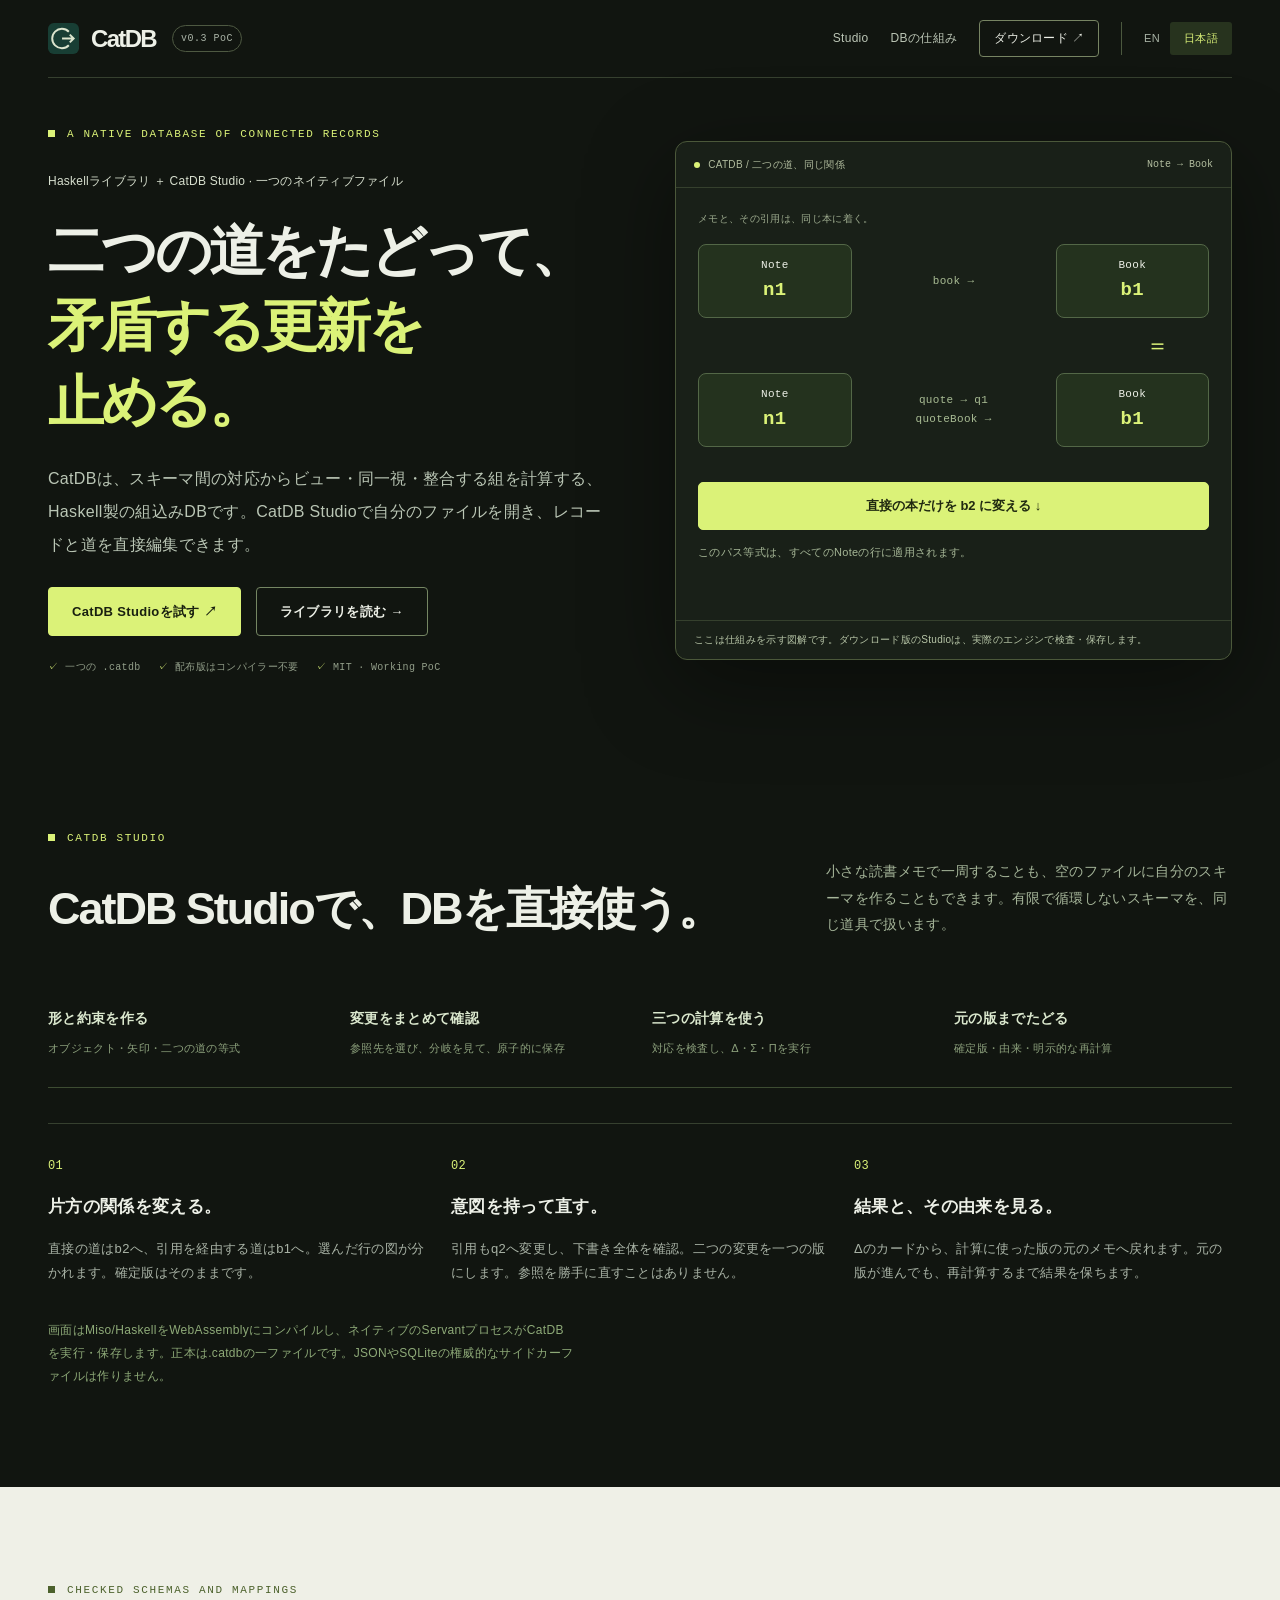
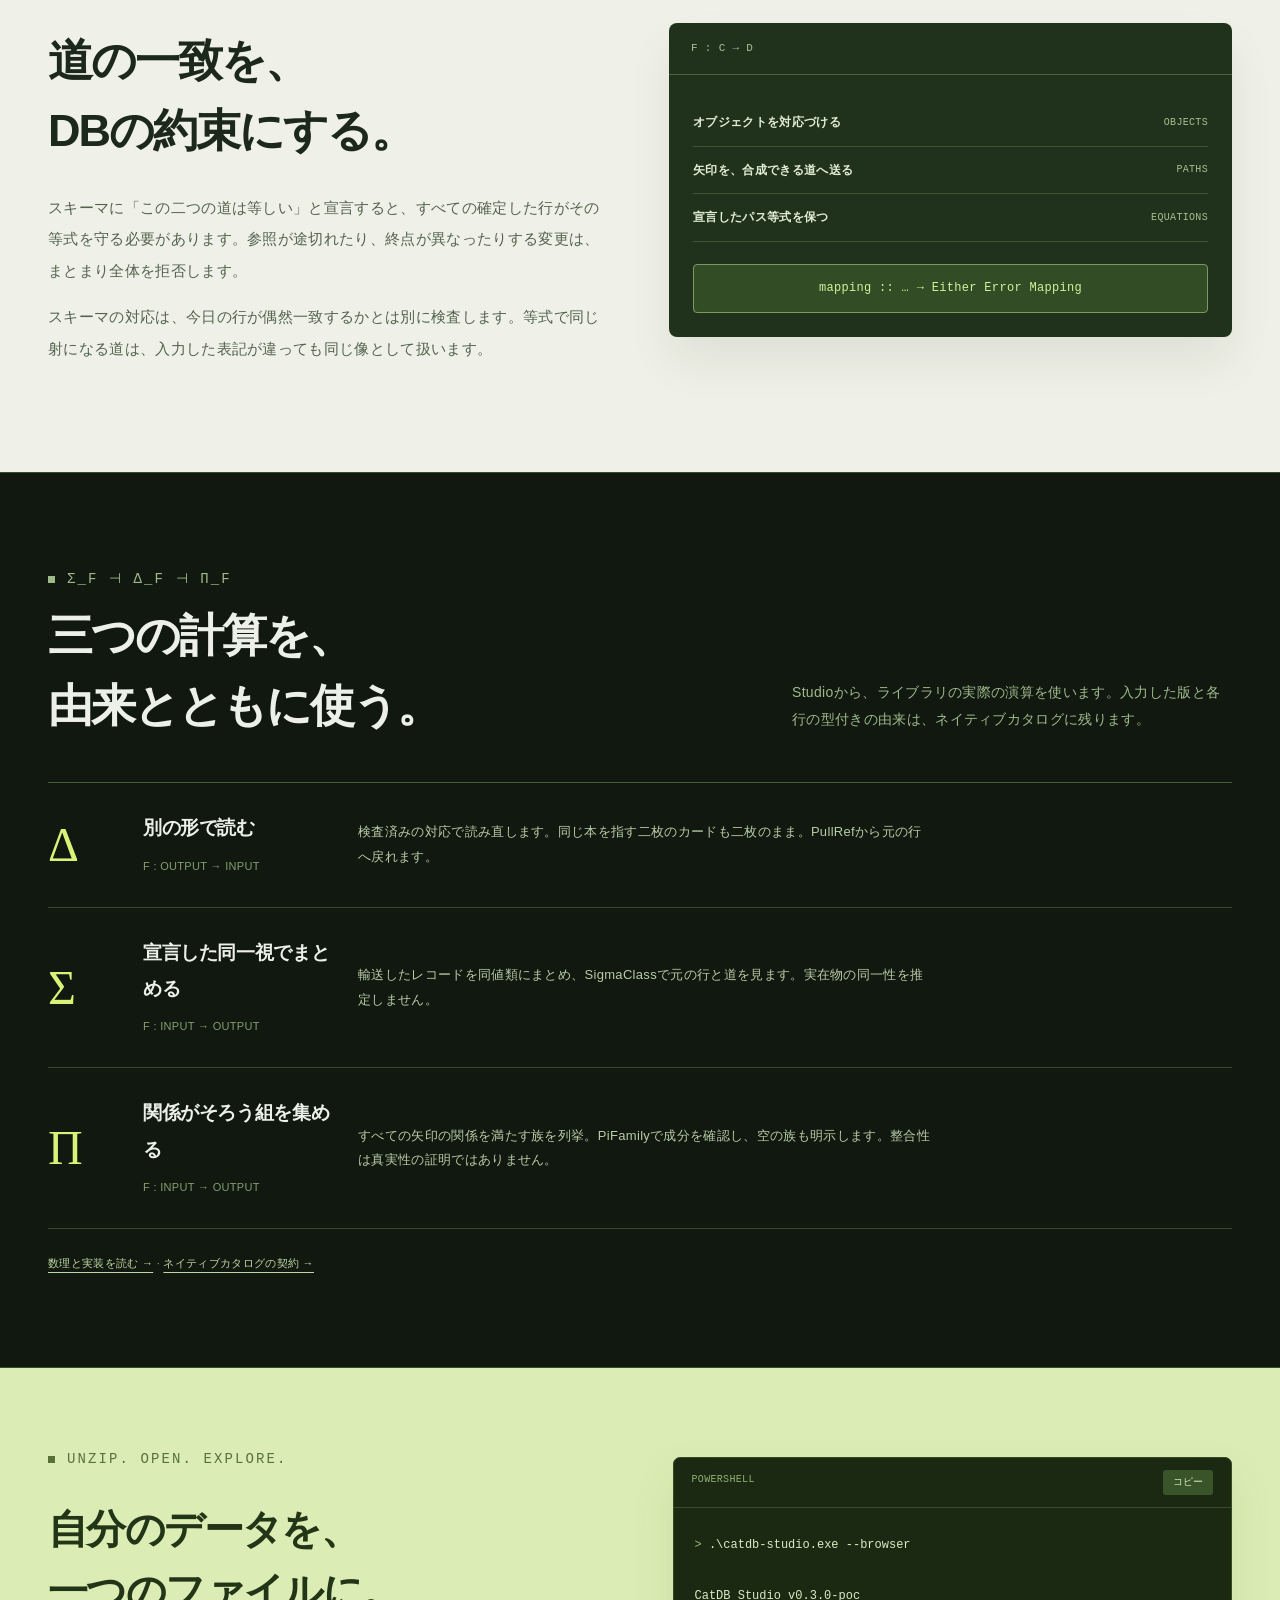
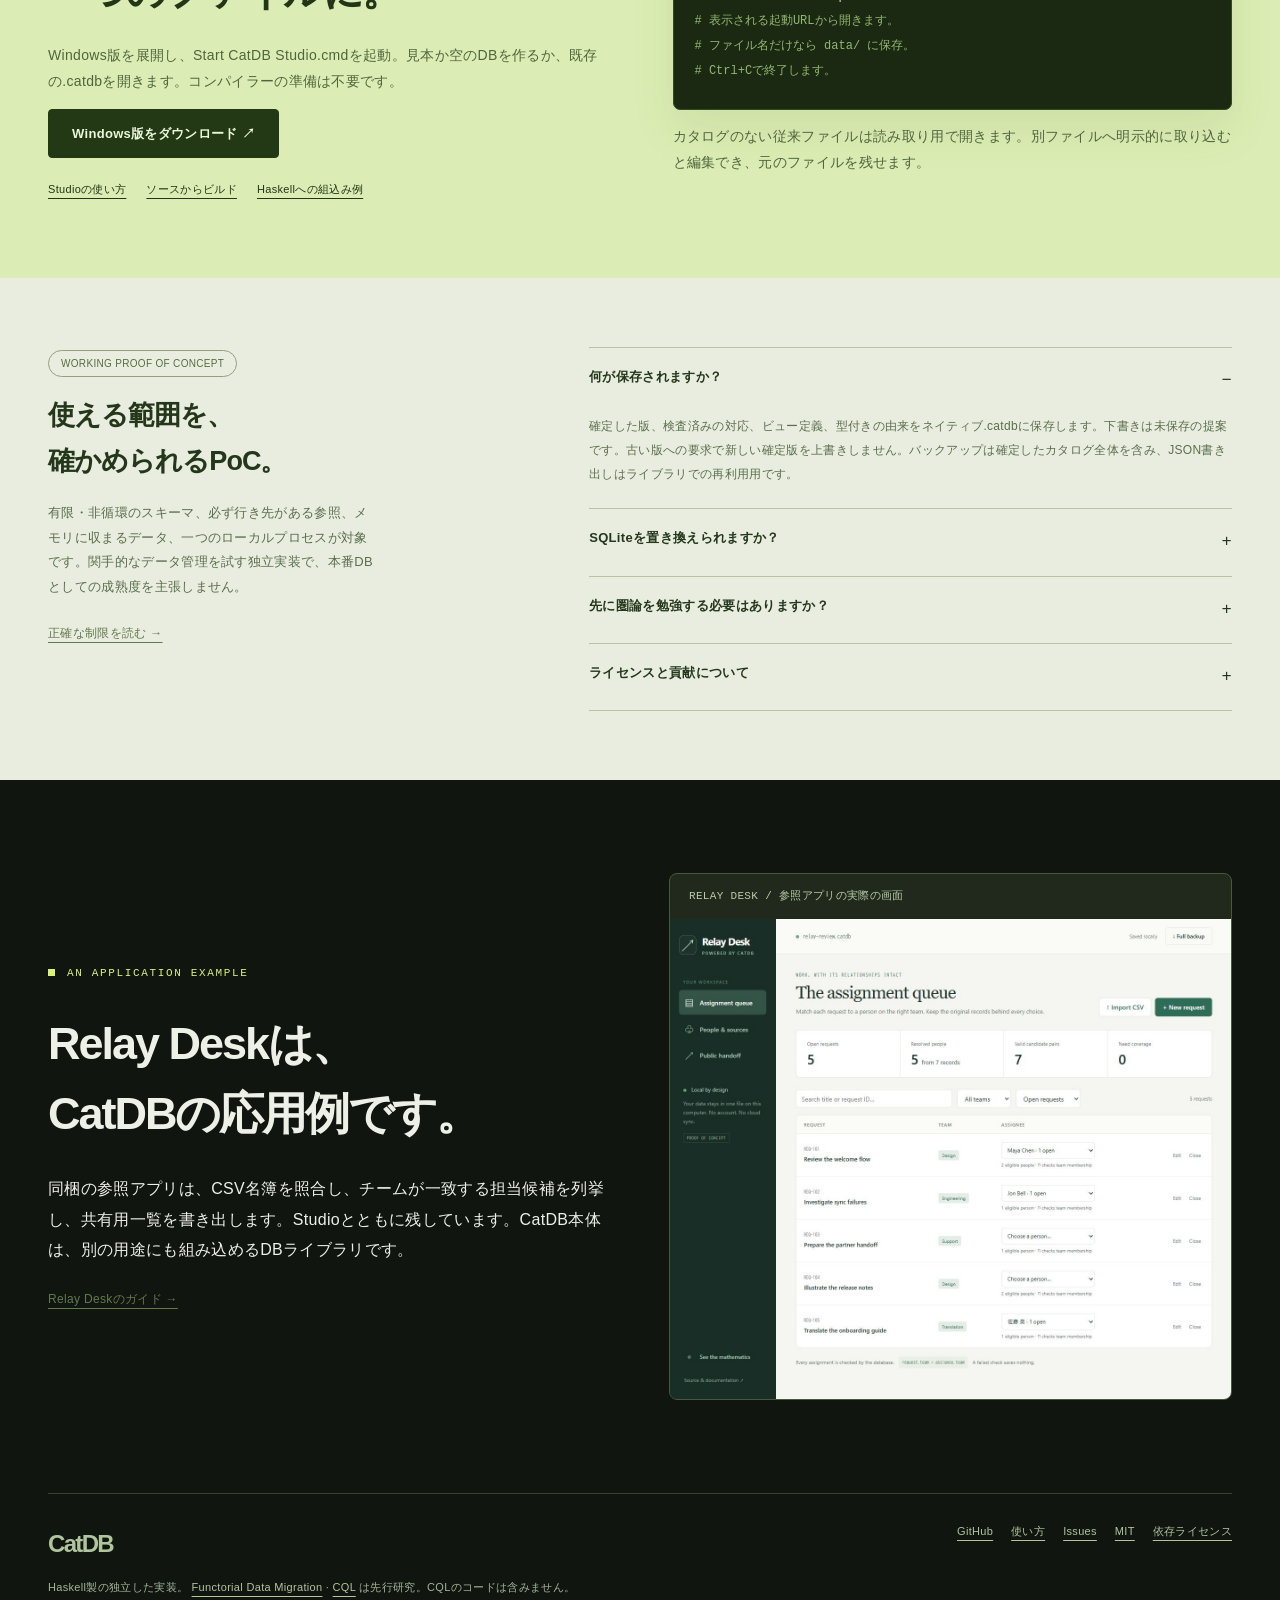
==== commit 96b659d1: "Add CatDB Studio with checked native catalog workflows" ====
--- a/site/ja/index.html
+++ b/site/ja/index.html
@@ -1,74 +1,43 @@
 <!doctype html>
 <html lang="ja">
 <head>
-<meta charset="utf-8">
-<meta name="viewport" content="width=device-width,initial-scale=1">
-<title>CatDB — データをつなぐ仕事を、DBに持たせよう。</title>
-<meta name="description" content="名寄せした結果を、担当候補の検索にも、共有用の出力にも。関係を保つ演算を備えたHaskell製の1ファイルDB。実アプリRelay Deskを同梱。MIT・実動PoC。">
-<meta name="theme-color" content="#111510">
+<meta charset="utf-8"><meta name="viewport" content="width=device-width,initial-scale=1">
+<title>CatDB — 二つの道をたどって、矛盾する更新を止める。</title><meta name="description" content="CatDBは、スキーマ間の対応からビュー・同一視・整合する組を計算する、Haskell製の組込みDBです。CatDB Studioで自分のファイルを開き、レコードと道を直接編集できます。"><meta name="theme-color" content="#111510">
 <link rel="canonical" href="https://m-simplifier.github.io/catdb/ja/">
-<link rel="alternate" hreflang="en" href="https://m-simplifier.github.io/catdb/">
-<link rel="alternate" hreflang="ja" href="https://m-simplifier.github.io/catdb/ja/">
-<link rel="alternate" hreflang="x-default" href="https://m-simplifier.github.io/catdb/">
-<meta property="og:type" content="website">
-<meta property="og:site_name" content="CatDB">
-<meta property="og:title" content="CatDB — データをつなぐ仕事を、DBに持たせよう。">
-<meta property="og:description" content="名寄せした結果を、担当候補の検索にも、共有用の出力にも。関係を保つ演算を備えたHaskell製の1ファイルDB。実アプリRelay Deskを同梱。MIT・実動PoC。">
-<meta property="og:url" content="https://m-simplifier.github.io/catdb/ja/">
-<meta property="og:locale" content="ja_JP">
-<meta property="og:image" content="https://m-simplifier.github.io/catdb/assets/relay-desk.jpg">
-<meta name="twitter:card" content="summary_large_image">
-<link rel="icon" href="../icon.svg" type="image/svg+xml">
-<link rel="stylesheet" href="../style.css">
-<script src="../site.js" defer></script>
+<link rel="alternate" hreflang="en" href="https://m-simplifier.github.io/catdb/"><link rel="alternate" hreflang="ja" href="https://m-simplifier.github.io/catdb/ja/">
+<meta property="og:type" content="website"><meta property="og:site_name" content="CatDB"><meta property="og:title" content="CatDB — 二つの道をたどって、矛盾する更新を止める。"><meta property="og:description" content="CatDBは、スキーマ間の対応からビュー・同一視・整合する組を計算する、Haskell製の組込みDBです。CatDB Studioで自分のファイルを開き、レコードと道を直接編集できます。">
+<link rel="icon" href="../icon.svg" type="image/svg+xml"><link rel="stylesheet" href="../style.css"><script src="../site.js" defer></script>
 </head>
 <body>
 <a class="skip" href="#main">本文へ</a>
-<header class="wrap top"><a class="wordmark" href="#main" aria-label="CatDB ホーム"><svg viewBox="0 0 36 36" fill="none" aria-hidden="true"><path d="M28 8H11L4 18L11 28H28M11 8L23 18L11 28" stroke="#dbf278" stroke-width="2.2" stroke-linejoin="round"/><circle cx="28" cy="8" r="3" fill="#dbf278"/><circle cx="23" cy="18" r="3" fill="#dbf278"/><circle cx="28" cy="28" r="3" fill="#dbf278"/></svg>CatDB<span>v0.2 PoC</span></a><nav class="nav" aria-label="メインナビゲーション"><a href="#why">選ぶ理由</a><a href="#app">実アプリ</a><a class="nav-cta" href="#start">使い始める ↗</a><span class="languages" aria-label="表示言語"><a href="../" lang="en" hreflang="en">EN</a><a href="./" lang="ja" hreflang="ja" aria-current="page">日本語</a></span></nav></header>
+<header class="wrap top"><a class="wordmark" href="#main"><img src="../icon.svg" width="31" height="31" alt="">CatDB<span>v0.3 PoC</span></a><nav class="nav" aria-label="メインナビゲーション"><a href="#studio">Studio</a><a href="#model">DBの仕組み</a><a class="nav-cta" href="#start">ダウンロード ↗</a><span class="languages"><a href="../" lang="en" hreflang="en" >EN</a><a href="./" lang="ja" hreflang="ja" aria-current="page">日本語</a></span></nav></header>
 <main id="main">
-<section class="hero wrap">
-  <div class="hero-grid">
-    <div><p class="eyebrow">つながりを、アプリの力に。</p><p class="product-type">圏論から生まれた、Haskell製の組込みDB</p><h1>データをつなぐ<br>仕事を、<br><em>DBに持たせよう。</em></h1><p class="lead">名寄せした結果を、候補の検索にも、その先の出力にも。CatDBは、<strong style="color:#e2eccf">統合・検索・変換を関係の定義から組み立てる</strong>、新しい組込みDBです。</p><div class="ctas"><a class="button" href="#start">実アプリで試す <span aria-hidden="true">↗</span></a><a class="button ghost" href="https://github.com/M-simplifier/catdb">コードを見る <span aria-hidden="true">→</span></a></div><div class="hero-proof"><span>ローカル1ファイル</span><span>サーバー不要</span><span>MIT · 実動PoC</span></div></div>
-    <div class="demo" id="merge-demo">
-      <div class="demo-top"><span><i class="dot"></i>RELAY DESK / 名簿をひとつに</span><span class="mono">01 → 02</span></div>
-      <div class="demo-stage"><div class="source-heading"><span>メールの違う、この2件。</span><span>原本を残して、結ぶ。</span></div><div class="pair"><div class="source-person"><small>社員名簿</small><strong>Jon Bell</strong><code>jon@example.test</code></div><span class="link-sign" aria-hidden="true">⋯</span><div class="source-person"><small>委託先名簿</small><strong>Jon B.</strong><code>j.bell@example.test</code></div></div><button type="button" class="demo-trigger" id="merge-button" aria-pressed="false">この2件を、同じ人に。　↓</button><p class="demo-explain" id="merge-explain" aria-live="polite">同じ人と確認できたら、リンクを追加。<br>下の担当候補も一緒に変わります。</p><div class="flow-arrow">まとめた人物を、そのまま担当候補へ</div><div class="candidate"><div class="candidate-head"><span>同期不具合の調査 · Engineering</span><span class="candidate-count" id="candidate-count">候補 2人</span></div><div class="candidate-people" id="hero-candidates"><span class="person-pill"><i class="avatar">JB</i>Jon Bell</span><span class="person-pill"><i class="avatar">JB</i>Jon B.</span></div></div><div class="demo-metrics" aria-live="polite"><div><span class="metric">6</span><small>名簿の原本</small></div><div><span class="metric" id="hero-people">5</span><small>同一人物をまとめた人数</small></div><div><span class="metric" id="hero-pairs">7</span><small>全依頼の候補の組数</small></div></div></div>
-      <div class="demo-bottom">配布版Haskellアプリで記録した結果の切替。ブラウザー内のDB実行ではありません。架空の名簿を使用しています。</div>
-    </div>
-  </div><noscript><p class="noscript">操作例にはJavaScriptが必要です。同一人物リンクを加えると、原本6件を保ったまま人数は5→4、全依頼の候補の組数は7→6になります。</p></noscript><div class="scroll-hint">つないだ先で、何が変わるか。 <span aria-hidden="true">↓</span></div>
-</section>
+<section class="hero wrap"><div class="hero-grid"><div>
+<p class="eyebrow">A NATIVE DATABASE OF CONNECTED RECORDS</p><p class="product-type">Haskellライブラリ ＋ CatDB Studio · 一つのネイティブファイル</p>
+<h1>二つの道をたどって、<br><em>矛盾する更新を<br>止める。</em></h1>
+<p class="lead">CatDBは、スキーマ間の対応からビュー・同一視・整合する組を計算する、Haskell製の組込みDBです。CatDB Studioで自分のファイルを開き、レコードと道を直接編集できます。</p><div class="ctas"><a class="button" href="#start">CatDB Studioを試す ↗</a><a class="button ghost" href="https://github.com/M-simplifier/catdb">ライブラリを読む →</a></div>
+<div class="hero-proof"><span>一つの .catdb</span><span>配布版はコンパイラー不要</span><span>MIT · Working PoC</span></div></div>
+<div class="demo" id="path-demo"><div class="demo-top"><span><i class="dot"></i>CATDB / 二つの道、同じ関係</span><span class="mono">Note → Book</span></div>
+<div class="demo-stage"><div class="source-heading"><span>メモと、その引用は、同じ本に着く。</span></div>
+<div class="studio-route"><span class="studio-record">Note <b>n1</b></span><code>book →</code><span class="studio-record endpoint" id="direct-book">Book <b>b1</b></span></div>
+<div class="studio-equation" id="path-equals">＝</div>
+<div class="studio-route"><span class="studio-record">Note <b>n1</b></span><code>quote → q1<br>quoteBook →</code><span class="studio-record endpoint">Book <b>b1</b></span></div>
+<button type="button" class="demo-trigger" id="path-button" aria-pressed="false">直接の本だけを b2 に変える ↓</button>
+<p class="demo-explain" id="path-message" aria-live="polite">このパス等式は、すべてのNoteの行に適用されます。</p></div>
+<div class="demo-bottom">ここは仕組みを示す図解です。ダウンロード版のStudioは、実際のエンジンで検査・保存します。</div></div></div></section>
+<section class="section app-section" id="studio"><div class="wrap"><div class="app-heading"><div><p class="eyebrow">CATDB STUDIO</p><h2>CatDB Studioで、DBを直接使う。</h2></div><p>小さな読書メモで一周することも、空のファイルに自分のスキーマを作ることもできます。有限で循環しないスキーマを、同じ道具で扱います。</p></div>
+<div class="capabilities"><div><strong>形と約束を作る</strong><small>オブジェクト・矢印・二つの道の等式</small></div><div><strong>変更をまとめて確認</strong><small>参照先を選び、分岐を見て、原子的に保存</small></div><div><strong>三つの計算を使う</strong><small>対応を検査し、Δ・Σ・Πを実行</small></div><div><strong>元の版までたどる</strong><small>確定版・由来・明示的な再計算</small></div></div>
+<div class="studio-workflow"><article><span>01</span><h3>片方の関係を変える。</h3><p>直接の道はb2へ、引用を経由する道はb1へ。選んだ行の図が分かれます。確定版はそのままです。</p></article><article><span>02</span><h3>意図を持って直す。</h3><p>引用もq2へ変更し、下書き全体を確認。二つの変更を一つの版にします。参照を勝手に直すことはありません。</p></article><article><span>03</span><h3>結果と、その由来を見る。</h3><p>Δのカードから、計算に使った版の元のメモへ戻れます。元の版が進んでも、再計算するまで結果を保ちます。</p></article></div>
+<p class="dark-note">画面はMiso/HaskellをWebAssemblyにコンパイルし、ネイティブのServantプロセスがCatDBを実行・保存します。正本は.catdbの一ファイルです。JSONやSQLiteの権威的なサイドカーファイルは作りません。</p></div></section>
+<section class="section light" id="model"><div class="wrap"><div class="split"><div><p class="eyebrow">CHECKED SCHEMAS AND MAPPINGS</p><h2>道の一致を、<br>DBの約束にする。</h2><p class="body-copy">スキーマに「この二つの道は等しい」と宣言すると、すべての確定した行がその等式を守る必要があります。参照が途切れたり、終点が異なったりする変更は、まとまり全体を拒否します。</p><p class="body-copy">スキーマの対応は、今日の行が偶然一致するかとは別に検査します。等式で同じ射になる道は、入力した表記が違っても同じ像として扱います。</p></div><div class="mapping-block"><div class="mapping-head">F : C → D</div><div class="mapping-body"><div class="mapping-step"><strong>オブジェクトを対応づける</strong><small>OBJECTS</small></div><div class="mapping-step"><strong>矢印を、合成できる道へ送る</strong><small>PATHS</small></div><div class="mapping-step"><strong>宣言したパス等式を保つ</strong><small>EQUATIONS</small></div><div class="mapping-seal">mapping :: … → Either Error Mapping</div></div></div></div></div></section>
+<section class="section api-area"><div class="wrap"><div class="api-top"><div><p class="eyebrow">Σ_F ⊣ Δ_F ⊣ Π_F</p><h2>三つの計算を、<br>由来とともに使う。</h2></div><p>Studioから、ライブラリの実際の演算を使います。入力した版と各行の型付きの由来は、ネイティブカタログに残ります。</p></div>
+<div class="operations"><div class="op"><span class="op-symbol">Δ</span><div><h3>別の形で読む</h3><small>F : OUTPUT → INPUT</small></div><div><p>検査済みの対応で読み直します。同じ本を指す二枚のカードも二枚のまま。PullRefから元の行へ戻れます。</p></div></div><div class="op"><span class="op-symbol">Σ</span><div><h3>宣言した同一視でまとめる</h3><small>F : INPUT → OUTPUT</small></div><div><p>輸送したレコードを同値類にまとめ、SigmaClassで元の行と道を見ます。実在物の同一性を推定しません。</p></div></div><div class="op"><span class="op-symbol">Π</span><div><h3>関係がそろう組を集める</h3><small>F : INPUT → OUTPUT</small></div><div><p>すべての矢印の関係を満たす族を列挙。PiFamilyで成分を確認し、空の族も明示します。整合性は真実性の証明ではありません。</p></div></div></div><p class="math-note"><a href="https://github.com/M-simplifier/catdb/blob/main/docs/mathematics.md">数理と実装を読む →</a> · <a href="https://github.com/M-simplifier/catdb/blob/main/docs/native-memory.md">ネイティブカタログの契約 →</a></p></div></section>
+<section class="get-started" id="start"><div class="wrap start-grid"><div><p class="eyebrow">UNZIP. OPEN. EXPLORE.</p><h2>自分のデータを、<br>一つのファイルに。</h2><p>Windows版を展開し、Start CatDB Studio.cmdを起動。見本か空のDBを作るか、既存の.catdbを開きます。コンパイラーの準備は不要です。</p><a class="button" href="https://github.com/M-simplifier/catdb/releases/download/v0.3.0-poc/catdb-0.3.0-poc-windows.zip">Windows版をダウンロード ↗</a><div class="start-links"><a href="https://github.com/M-simplifier/catdb/blob/main/docs/studio.ja.md">Studioの使い方</a><a href="https://github.com/M-simplifier/catdb#build">ソースからビルド</a><a href="https://github.com/M-simplifier/catdb/blob/main/examples/Embedded.hs">Haskellへの組込み例</a></div></div><div><div class="terminal"><div class="terminal-top"><span>POWERSHELL</span><button type="button" class="copy" id="copy-command">コピー</button></div><pre><span class="prompt">&gt; </span><span id="command">.\catdb-studio.exe --browser</span>
 
-<section class="pain" id="why"><div class="wrap pain-grid reveal"><div><p class="eyebrow">画面をまたいで、同じ関係を使う</p><h2>名寄せは直った。<br>でも、候補には二人いる。</h2><p>同一人物としてまとめる処理。担当できる人を探す処理。外部向けに出力する処理。それぞれのコードが同じ関係を別々に解釈すると、一か所を直しても、別の画面には古い判断が残ります。</p><p class="accent">CatDBでは、まとめた人物を担当候補の検索へ、その結果を共有用の出力へ渡します。<br>関係を受け渡す仕組みを、DBの演算で組み立てられます。</p></div><div class="bug-lines"><div class="bug-line"><span class="index">01</span><div><strong>この2件は、同じ人。</strong><small>宣言した関係でまとめ、元の記録との対応を残す。</small></div><span class="sign">Σ</span></div><div class="bug-line"><span class="index">02</span><div><strong>この人は、この依頼を担当できる。</strong><small>参照関係が一致する組を集める。</small></div><span class="sign">Π</span></div><div class="bug-line"><span class="index">03</span><div><strong>共有先には、この形で渡す。</strong><small>内部の道を読み、必要な記録に絞る。</small></div><span class="sign">Δ</span></div><p class="small">同一人物とみなす方針や、何を共有するかはアプリが決める。関係を保って計算する部分を、DBが引き受けます。</p></div></div></section>
-
-<section class="section app-section" id="app"><div class="wrap reveal"><div class="app-heading"><div><p class="eyebrow">まずは、動くアプリで。</p><h2>名簿を取り込んだら、<br>仕事を割り振れる。</h2></div><p>同梱のRelay Deskは、CSV名簿と依頼を扱うローカルアプリです。表記の違う人をまとめ、チームに合う担当を選び、共有用の一覧まで作れます。</p></div><div class="app-frame"><div class="app-frame-head"><span><i class="dot"></i>RELAY DESK / 実際の画面</span><span class="filepath">desk.catdb</span></div><a class="app-zoom" href="../assets/relay-desk.jpg" target="_blank" rel="noopener" aria-label="実際の画面を拡大する"><img class="app-image" src="../assets/relay-desk.jpg" alt="Relay Deskの実際の画面。取り込んだ名簿、同一人物のまとまり、依頼の担当候補、共有用一覧を扱うローカルアプリ。" width="1264" height="1076" loading="lazy"></a><div class="app-footer"><span>Haskellが計算・保存し、ブラウザーが画面を表示。</span><span>実アプリの別セッション：名簿7件を取り込んだ状態。</span></div></div><div class="capabilities"><div><strong>CSVを取り込む</strong><small>列の対応づけ・再取込・一括検査</small></div><div><strong>担当を決める</strong><small>依頼の編集・候補・完了と再開</small></div><div><strong>共有する範囲を選ぶ</strong><small>未完了の依頼と担当名を出力</small></div><div><strong>1ファイルで持つ</strong><small>保存・開き直し・バックアップ</small></div></div><p class="dark-note">原本の名前やメールを残して統合し、必要な担当名だけを公開用データに含めます。公開用の出力はΔと到達可能な要素の絞り込みで作ります。題名などの内容は、共有前に確認してください。</p></div></section>
-
-<section class="section light"><div class="wrap">
-  <div class="split reveal"><div><div class="section-label"><b>01</b> ルールをスキーマに書く</div><h2>そのルールを、<br>すべての書き込みに。</h2><p class="body-copy">「担当者は、依頼と同じチーム」。<br>画面で一度チェックしても、CSVの再取込や別の呼出元から崩れたら困ります。</p><p class="body-copy">CatDBでは、<strong>二つの道の到着点を一致させる</strong>という式をスキーマに書きます。DBが変更のまとまりを検査し、矛盾した更新を拒否します。</p><p class="clause">同じ条件はSQLの複合外部キーなどでも表せます。CatDBでは、参照をたどる「道の一致」を直接書けます。</p><a class="proof-link" href="https://github.com/M-simplifier/catdb/blob/1c18cc2024c2e01ecb96471be2b8dc624b22c2be/reference/src/Relay/Model.hs#L80">実際のスキーマを読む →</a></div><div class="rule-box" id="rule-box"><div class="rule-head">スキーマの約束 / 同じチームに着くこと</div><div class="rule-visual"><div class="route"><span class="cell">担当登録</span>→<span class="cell">依頼</span>→<span class="end">Design</span></div><div class="equals" id="rule-equals">＝</div><div class="route second"><span class="cell">担当登録</span>→<span class="cell" id="rule-person">Maya</span>→<span class="end" id="rule-team">Design</span></div><div class="rule-feedback" aria-live="polite"><span class="status-dot"></span><span id="rule-status">登録できる。二つの道が一致する。</span></div><code class="rule-snippet">Equation
-  (Path "Assignment" ["ticket", "ticketTeam"])
-  (Path "Assignment" ["assignee", "rosterTeam"])</code></div><button type="button" class="rule-button" id="rule-button" aria-pressed="false"><span>別チームのJonを登録すると？</span><span aria-hidden="true">↗</span></button></div></div>
-  <div class="divider"></div>
-  <div class="split reveal"><div class="mapping-block"><div class="mapping-head"><span>スキーマ間の対応</span><span>データが空でも検査</span></div><div class="mapping-body"><div class="mapping-step"><strong>項目を対応づける</strong><small>項目</small></div><div class="mapping-step"><strong>矢印を、相手側の道に写す</strong><small>参照経路</small></div><div class="mapping-step"><strong>「同じ道」という約束を保つ</strong><small>守るべき等式</small></div><div class="mapping-seal">mapping :: … → Either Error Mapping</div><p class="mapping-desc">写した先で約束が成り立たない対応は、ここで拒否。<br>今日のデータが偶然合っているだけでは通りません。</p></div></div><div><div class="section-label"><b>02</b> データを移す前に、対応を検査する</div><h2>変換そのものが、<br>レビューできる。</h2><p class="body-copy">別形式に移すとき、本当に保ちたいのは列名だけでしょうか。「依頼のチームと、担当者のチームは同じ」という約束も、持っていきたい。</p><p class="body-copy">CatDBの写像は、項目と道、そして<strong>経路の等式を保つこと</strong>まで検査します。変換を名前の対応表から、検査して組み合わせられる部品にします。</p><a class="proof-link" href="https://github.com/M-simplifier/catdb/blob/1c18cc2024c2e01ecb96471be2b8dc624b22c2be/test/Main.hs#L91">同じ図でも、等式を失う対応を拒否するテスト →</a></div></div>
-</div></section>
-
-<section class="section api-area" id="model"><div class="wrap reveal"><div class="api-top"><div><p class="eyebrow">圏論の美しさを、使える演算に。</p><h2>統合。検索。変換。<br>共通の演算で、次につなぐ。</h2></div><p>結果を、関係を備えたデータとして受け取る。元の要素との対応も使う。圏論を基礎に選んだ理由が、ここにあります。</p></div><div class="operations"><div class="op"><span class="op-symbol">Σ</span><div><h3>まとめる</h3><small>SIGMA / ORIGINS INCLUDED</small></div><div><p>指定した関係によって同一視する。できあがった各要素から、どの元データをまとめたかをたどれます。</p><code>resolved &lt;- sigma identityMap roster</code></div></div><div class="op"><span class="op-symbol">Π</span><div><h3>条件をそろえる</h3><small>PI / COMPATIBLE FAMILIES</small></div><div><p>矢印をたどって矛盾しない組を集める。候補がどの人物・所属・依頼からできたかも返します。</p><code>candidates &lt;- piMigration eligibilityMap memberships</code></div></div><div class="op"><span class="op-symbol">Δ</span><div><h3>別の形で読む</h3><small>DELTA / PATHS AS A VIEW</small></div><div><p>公開側の項目を、内部の参照経路に対応づける。必要な要素に絞る操作と組み合わせて出力を作れます。</p><code>public &lt;- delta publicMapping workspace<br>handoff &lt;- generated visibleRoots public</code></div></div></div><p class="math-note">上記はAPIの抜粋です。用途ごとのスキーマ・写像・データの準備が必要です。理論上の基礎は <span class="mono">Σ ⊣ Δ ⊣ Π</span>。CatDBは由来・整合する組・普遍写像まで実装しています。<a href="https://github.com/M-simplifier/catdb/blob/1c18cc2024c2e01ecb96471be2b8dc624b22c2be/docs/mathematics.md">数理と実装を読む →</a></p></div></section>
-
-
-
-<section class="get-started" id="start"><div class="wrap start-grid reveal"><div><p class="eyebrow">ダウンロードして、そのまま試す</p><h2>最初の実験は、<br>ひとつのファイルから。</h2><p>Windows版を展開し、Start Relay Desk.cmdをダブルクリック。デモのJonの2件を結んでみてください。担当候補が変わり、開き直しても変更が残ります。</p><a class="button" href="https://github.com/M-simplifier/catdb/releases/download/v0.2.0-poc/catdb-0.2.0-poc-windows.zip">Windows版をダウンロード <span aria-hidden="true">↗</span></a><div class="start-links"><a href="https://github.com/M-simplifier/catdb/blob/main/docs/guide.ja.md">日本語ガイド</a><a href="https://github.com/M-simplifier/catdb/blob/main/examples/Embedded.hs">Haskellへの組込み例</a><a href="https://github.com/M-simplifier/catdb#build">ソースからビルド</a></div></div><div><div class="terminal"><div class="terminal-top"><span>PowerShell / コマンドで起動するなら</span><button type="button" class="copy" id="copy-command">コピー</button></div><pre><span class="prompt">&gt; </span><span id="command">.\relay-desk.exe desk.catdb --demo</span>
-
-Relay Desk / CatDB PoC
-Open http://127.0.0.1:4283
-
-<span class="prompt"># データは desk.catdb に保存。</span>
-<span class="prompt"># 同じファイルを開けば、続きから。</span></pre></div><p class="small" style="margin:13px 0 0">同梱の <span class="mono">Start Relay Desk.cmd</span> でも起動できます。<br>自分のデータを空の状態から始める場合は <span class="mono">--demo</span> を外します。</p></div></div></section>
-
-<section class="facts light"><div class="wrap facts-layout"><div><span class="pill">使って確かめられるPoC</span><h2>小さなアプリから、<br>本当に役立つかを試す。</h2><p>最初に狙うのは、複数の原本をつなぎ、見せ方を変える小規模なローカルアプリ。速さや運用実績の優位を主張する段階ではありません。</p><a class="proof-link" href="https://github.com/M-simplifier/catdb/blob/main/STATUS.md">対応範囲を確認する →</a></div><div><details><summary>SQLでも同じアプリを作れる？</summary><p>作れます。CatDBの特徴は、スキーマ間の対応を検査・合成でき、統合・整合する組の検索・ビューをΣ・Π・Δの共通の数学で扱うことです。単純なSELECTを短くすることより、複数の形式を行き来する処理の定義と、その結果の関係を扱うことに焦点があります。</p></details><details open><summary>いま、SQLiteの代わりに全面移行できる？</summary><p>CatDB 0.2はPoCで、SQLite互換でも本番向けの成熟度を持つ代替でもありません。有限・非循環のスキーマ、メモリに収まるデータ、1接続の排他利用が対象です。SQL、ディスク上の索引、クエリ最適化器、自動のファイル形式更新は未対応。SQLiteとの速度優位は未検証です。保存・一括更新・末尾の不完全な書込みの回復・バックアップは実装しています。</p></details><details><summary>圏論を勉強してから使う必要はある？</summary><p>Relay Deskは、そのまま使えます。ライブラリでは、対象・矢印・道の一致・スキーマ間の対応を定義します。数学の用語をすべて覚える必要はありませんが、現在のAPIはHaskellでこれらを明示的に組み立てるものです。実装例と数理の説明を公開しています。</p></details><details><summary>ライセンスとコントリビュートは？</summary><p>オリジナルのコード・UI・サイトはMIT。配布バイナリの依存ライブラリには各ライセンスが適用され、必要な表示と対応ソースを同梱しています。バグ、実際の用途、数学的な反例はGitHub Issueへ。外部PRは受け付けていません。</p></details></div></div></section>
-
-<section class="final-cta"><div class="wrap"><p class="eyebrow">そのアプリの、次の選択肢に。</p><h2>次の「CSVを取り込みたい」で、<br>CatDBを試してほしい。</h2><p>名簿でも、制作素材でも、カタログでも。<br>原本を残しながら、ひとつの見方につなげたいアプリのために。</p><div class="ctas"><a class="button" href="https://github.com/M-simplifier/catdb/releases/download/v0.2.0-poc/catdb-0.2.0-poc-windows.zip">Relay Deskを試す ↗</a><a class="button ghost" href="https://github.com/M-simplifier/catdb/issues">使いたい場面をIssueで伝える →</a></div></div></section>
-</main>
-<footer class="wrap bottom">
-<div><a class="wordmark" href="#main">CatDB</a><p class="local-detail">Haskell製の独立した実装。理論の基礎は<a href="https://arxiv.org/abs/1009.1166">Functorial Data Migration</a>。<br><a href="https://categoricaldata.net/CQL/">CQL</a>は先行研究です。CQLのコードは含んでいません。</p></div>
-<div class="links"><a href="https://github.com/M-simplifier/catdb">GitHub</a><a href="https://github.com/M-simplifier/catdb/blob/main/docs/guide.ja.md">使い方</a><a href="#model">数理とAPI</a><a href="https://github.com/M-simplifier/catdb/blob/main/LICENSE">MITライセンス</a><a href="https://github.com/M-simplifier/catdb/blob/main/docs/licensing.md">依存ライセンス</a><a href="../" lang="en" hreflang="en">English</a></div>
-</footer>
-<div class="toast" id="toast" role="status" aria-live="polite"></div>
-</body>
-</html>
+CatDB Studio v0.3.0-poc
+<span class="prompt"># 表示される起動URLから開きます。</span>
+<span class="prompt"># ファイル名だけなら data/ に保存。</span>
+<span class="prompt"># Ctrl+Cで終了します。</span></pre></div><p class="small">カタログのない従来ファイルは読み取り用で開きます。別ファイルへ明示的に取り込むと編集でき、元のファイルを残せます。</p></div></div></section>
+<section class="facts light"><div class="wrap facts-layout"><div><span class="pill">WORKING PROOF OF CONCEPT</span><h2>使える範囲を、<br>確かめられるPoC。</h2><p>有限・非循環のスキーマ、必ず行き先がある参照、メモリに収まるデータ、一つのローカルプロセスが対象です。関手的なデータ管理を試す独立実装で、本番DBとしての成熟度を主張しません。</p><a class="proof-link" href="https://github.com/M-simplifier/catdb/blob/main/STATUS.md">正確な制限を読む →</a></div><div><details open><summary>何が保存されますか？</summary><p>確定した版、検査済みの対応、ビュー定義、型付きの由来をネイティブ.catdbに保存します。下書きは未保存の提案です。古い版への要求で新しい確定版を上書きしません。バックアップは確定したカタログ全体を含み、JSON書き出しはライブラリでの再利用用です。</p></details><details><summary>SQLiteを置き換えられますか？</summary><p>SQL互換、ディスク索引、最適化器、NULL、汎用の値の代数、再帰スキーマ、自動スキーマ更新はありません。計算と保持する履歴には明示的な上限があり、超過した途中結果を成功として保存しません。</p></details><details><summary>先に圏論を勉強する必要はありますか？</summary><p>行を選び、道をたどるところから始められます。数学の名前は必要に応じて表示できます。Haskell向けライブラリでは、検査済みのスキーマ・対応・自然変換・普遍写像まで扱えます。</p></details><details><summary>ライセンスと貢献について</summary><p>オリジナルのコード・UI・サイトはMIT。MisoやWASMランタイムなどの依存物には、それぞれのライセンスが適用されます。Windows版には必要な通知と対応ソースを用意します。バグや用途はGitHub Issueへ。外部PRは受け付けません。</p></details></div></div></section>
+<section class="section" id="relay"><div class="wrap split"><div><p class="eyebrow">AN APPLICATION EXAMPLE</p><h2>Relay Deskは、<br>CatDBの応用例です。</h2><p>同梱の参照アプリは、CSV名簿を照合し、チームが一致する担当候補を列挙し、共有用一覧を書き出します。Studioとともに残しています。CatDB本体は、別の用途にも組み込めるDBライブラリです。</p><a class="proof-link" href="https://github.com/M-simplifier/catdb/blob/main/docs/guide.ja.md">Relay Deskのガイド →</a></div><div class="app-frame"><div class="app-frame-head">RELAY DESK / 参照アプリの実際の画面</div><img class="app-image" src="../assets/relay-desk.jpg" alt="CatDB Studioとは別の参照アプリ、Relay Deskの実画面。" width="1264" height="1076" loading="lazy"></div></div></section>
+</main><footer class="wrap bottom"><div><a class="wordmark" href="#main">CatDB</a><p class="local-detail">Haskell製の独立した実装。 <a href="https://arxiv.org/abs/1009.1166">Functorial Data Migration</a> · <a href="https://categoricaldata.net/CQL/">CQL</a> は先行研究。CQLのコードは含みません。</p></div><div class="links"><a href="https://github.com/M-simplifier/catdb">GitHub</a><a href="https://github.com/M-simplifier/catdb/blob/main/docs/studio.ja.md">使い方</a><a href="https://github.com/M-simplifier/catdb/issues">Issues</a><a href="https://github.com/M-simplifier/catdb/blob/main/LICENSE">MIT</a><a href="https://github.com/M-simplifier/catdb/blob/main/docs/licensing.md">依存ライセンス</a></div></footer><div class="toast" id="toast" role="status" aria-live="polite"></div></body></html>
--- a/site/style.css
+++ b/site/style.css
@@ -38,3 +38,4 @@
 @media(max-width:1060px){.nav{gap:13px}.languages{padding-left:9px}.hero-grid,:lang(en) .hero-grid{gap:28px}:lang(en) .hero h1{font-size:51px}:lang(en) .hero .lead{font-size:15px}:lang(en) .section h2{font-size:35px}.app-image{height:410px}}
 @media(max-width:760px){.top{min-height:70px;gap:10px}.nav>a{display:none!important}.nav{gap:0}.languages{padding-left:9px;gap:0}.wordmark{gap:8px}.wordmark span{font-size:8px;margin-left:0}.languages a{font-size:11px;padding:7px 6px}.hero-grid,:lang(en) .hero-grid{grid-template-columns:1fr;gap:30px}:lang(en) .hero h1{font-size:clamp(42px,10vw,60px);max-width:10em}:lang(en) .hero .lead{font-size:16px}:lang(en) .section h2,:lang(en) .get-started h2,:lang(en) .facts h2{font-size:34px}:lang(en) .pain h2{font-size:32px}:lang(en) .final-cta h2{font-size:38px}:lang(en) .operations .op{grid-template-columns:45px 1fr}.app-image{height:auto}.source-person code{font-size:9px}.demo-stage{padding:18px}.demo-metrics small{font-size:9px}.final-cta h2{font-size:27px}.rule-snippet{overflow-x:auto}.local-detail{font-size:11px}}
 @media(max-width:370px){.languages a{padding:5px}.wordmark span{display:none}.demo-stage{padding:14px}.source-person code{font-size:8px}.source-heading{font-size:9px}.candidate-head{font-size:9px}.hero h1{font-size:31px}.route .end{min-width:70px}}
+.studio-route{display:grid;grid-template-columns:1fr 1.2fr 1fr;gap:10px;align-items:center;margin:16px 0}.studio-route code{font:11px/1.8 var(--mono);text-align:center;color:#a9bc94}.studio-record{border:1px solid #536747;border-radius:8px;padding:12px 10px;font:11px/1.6 var(--mono);background:#24321e;text-align:center}.studio-record b{display:block;font-size:19px;color:var(--lime)}.studio-equation{text-align:right;padding-right:40px;color:var(--lime);font-size:23px;line-height:1}.demo.bad .endpoint{border-color:var(--bad)}.demo.bad #path-equals,.demo.bad #direct-book{color:var(--bad)}.demo .demo-explain{font-size:11px;min-height:56px}.studio-workflow{display:grid;grid-template-columns:repeat(3,1fr);gap:25px;margin-top:35px;border-top:1px solid var(--line);padding-top:25px}.studio-workflow article>span{font:12px var(--mono);color:var(--lime)}.studio-workflow h3{font-size:17px;margin:12px 0}.studio-workflow p{font-size:13px;color:var(--dim)}.wordmark img{flex:none}.hero .demo{min-width:0}@media(max-width:760px){.studio-workflow{grid-template-columns:1fr;gap:10px}.studio-route{grid-template-columns:1fr 1.2fr 1fr}.studio-equation{padding-right:30px}}
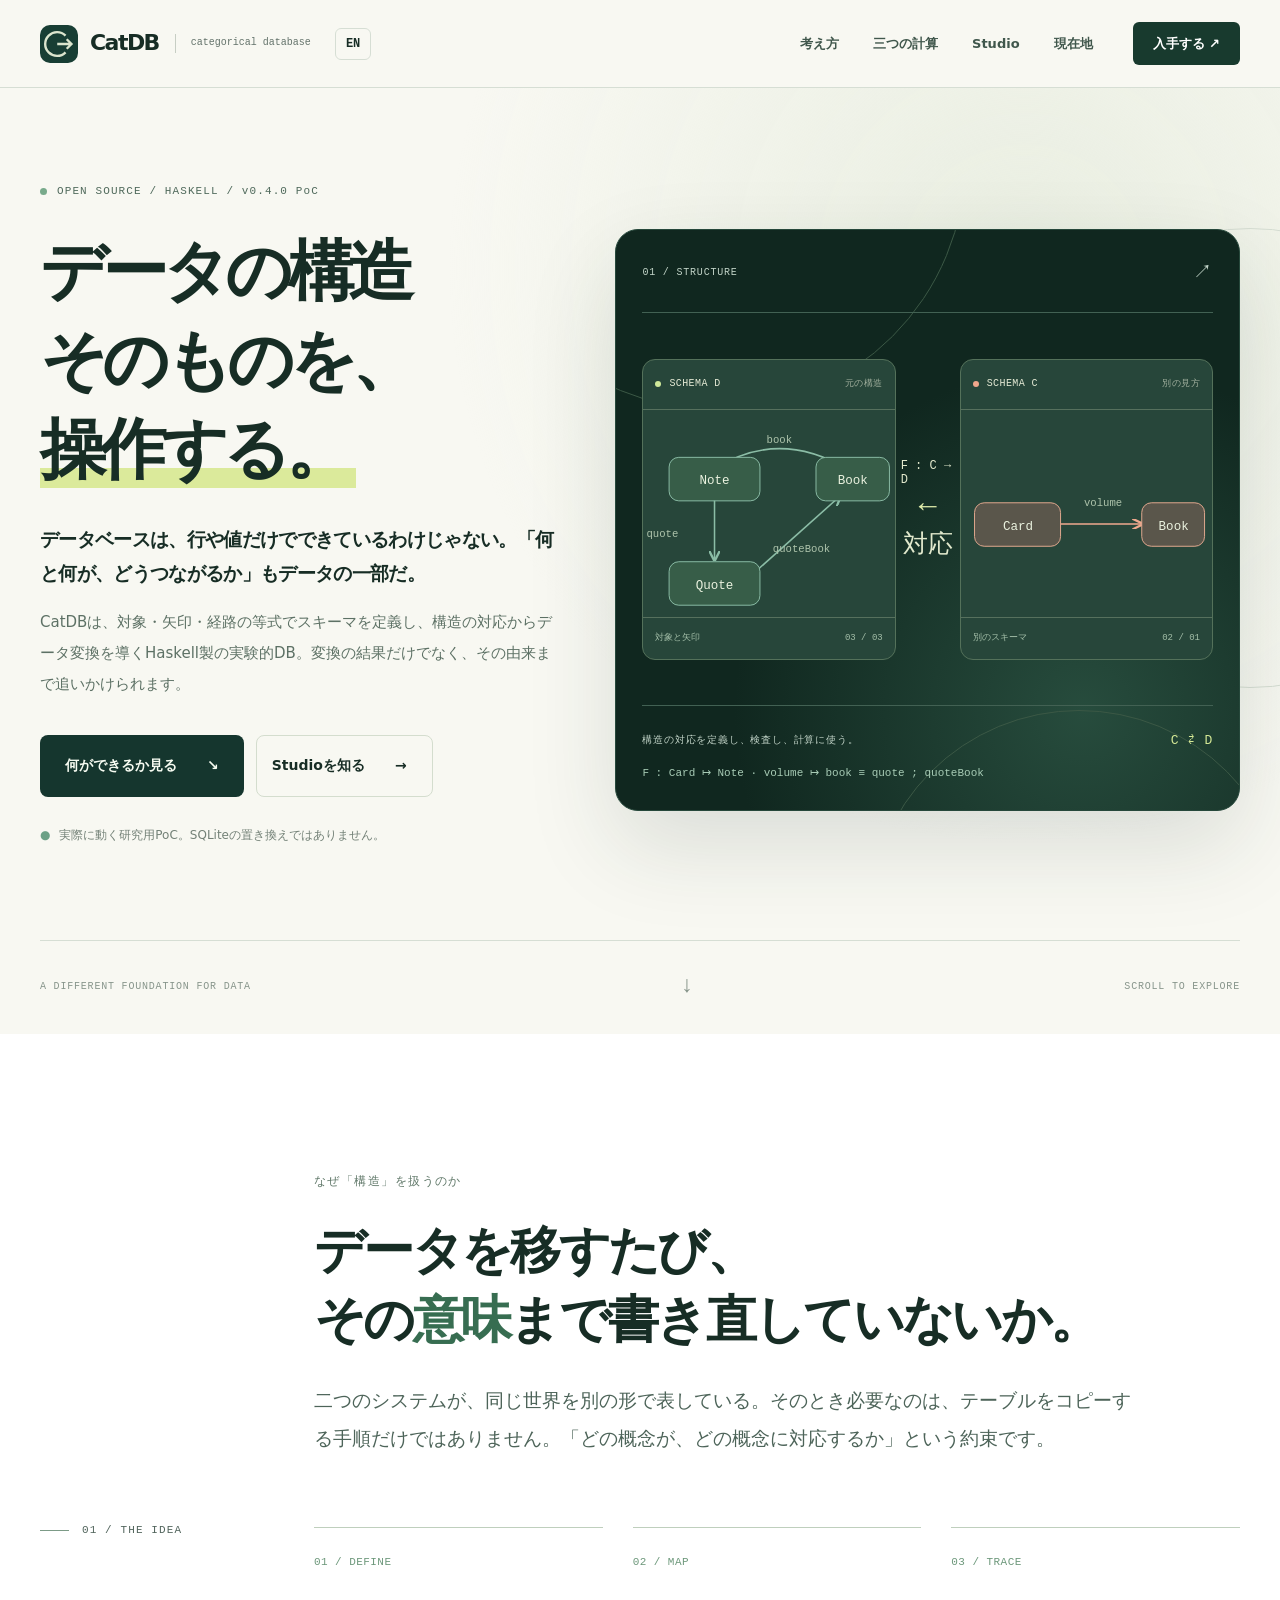
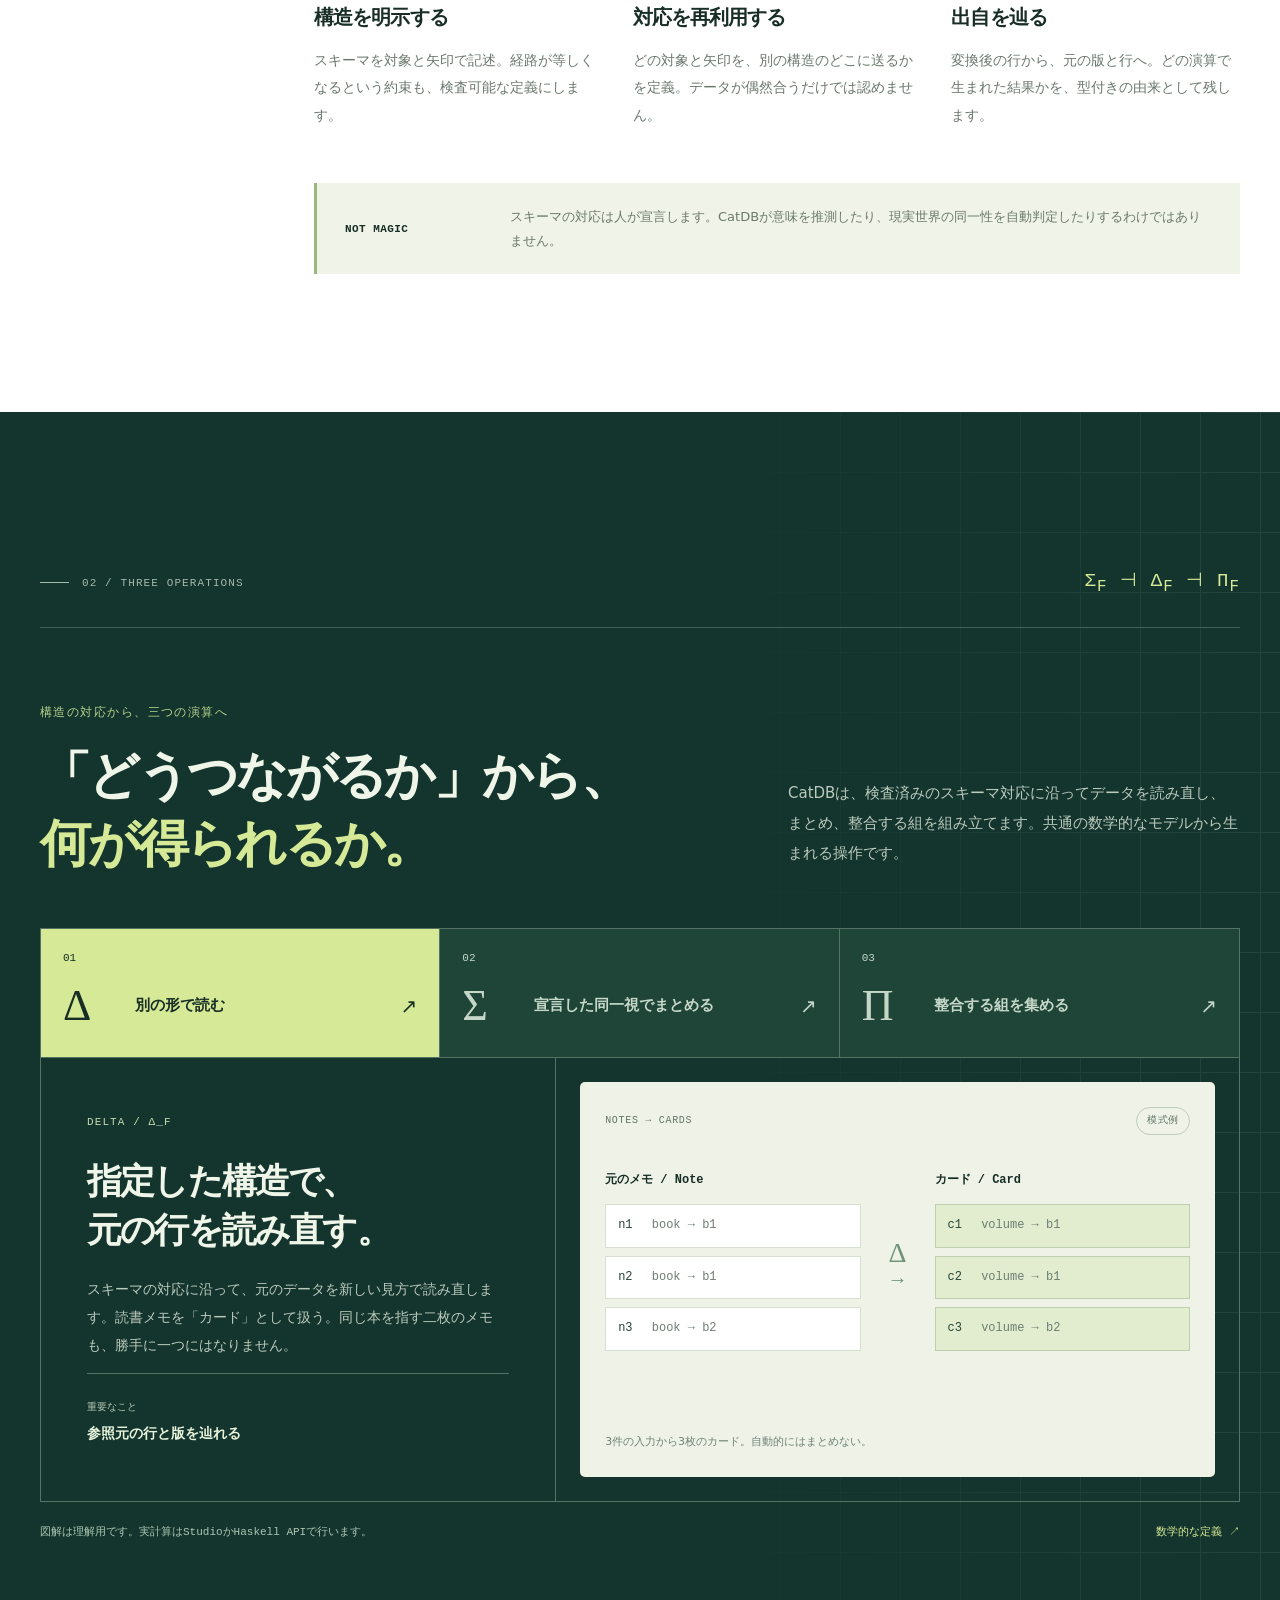
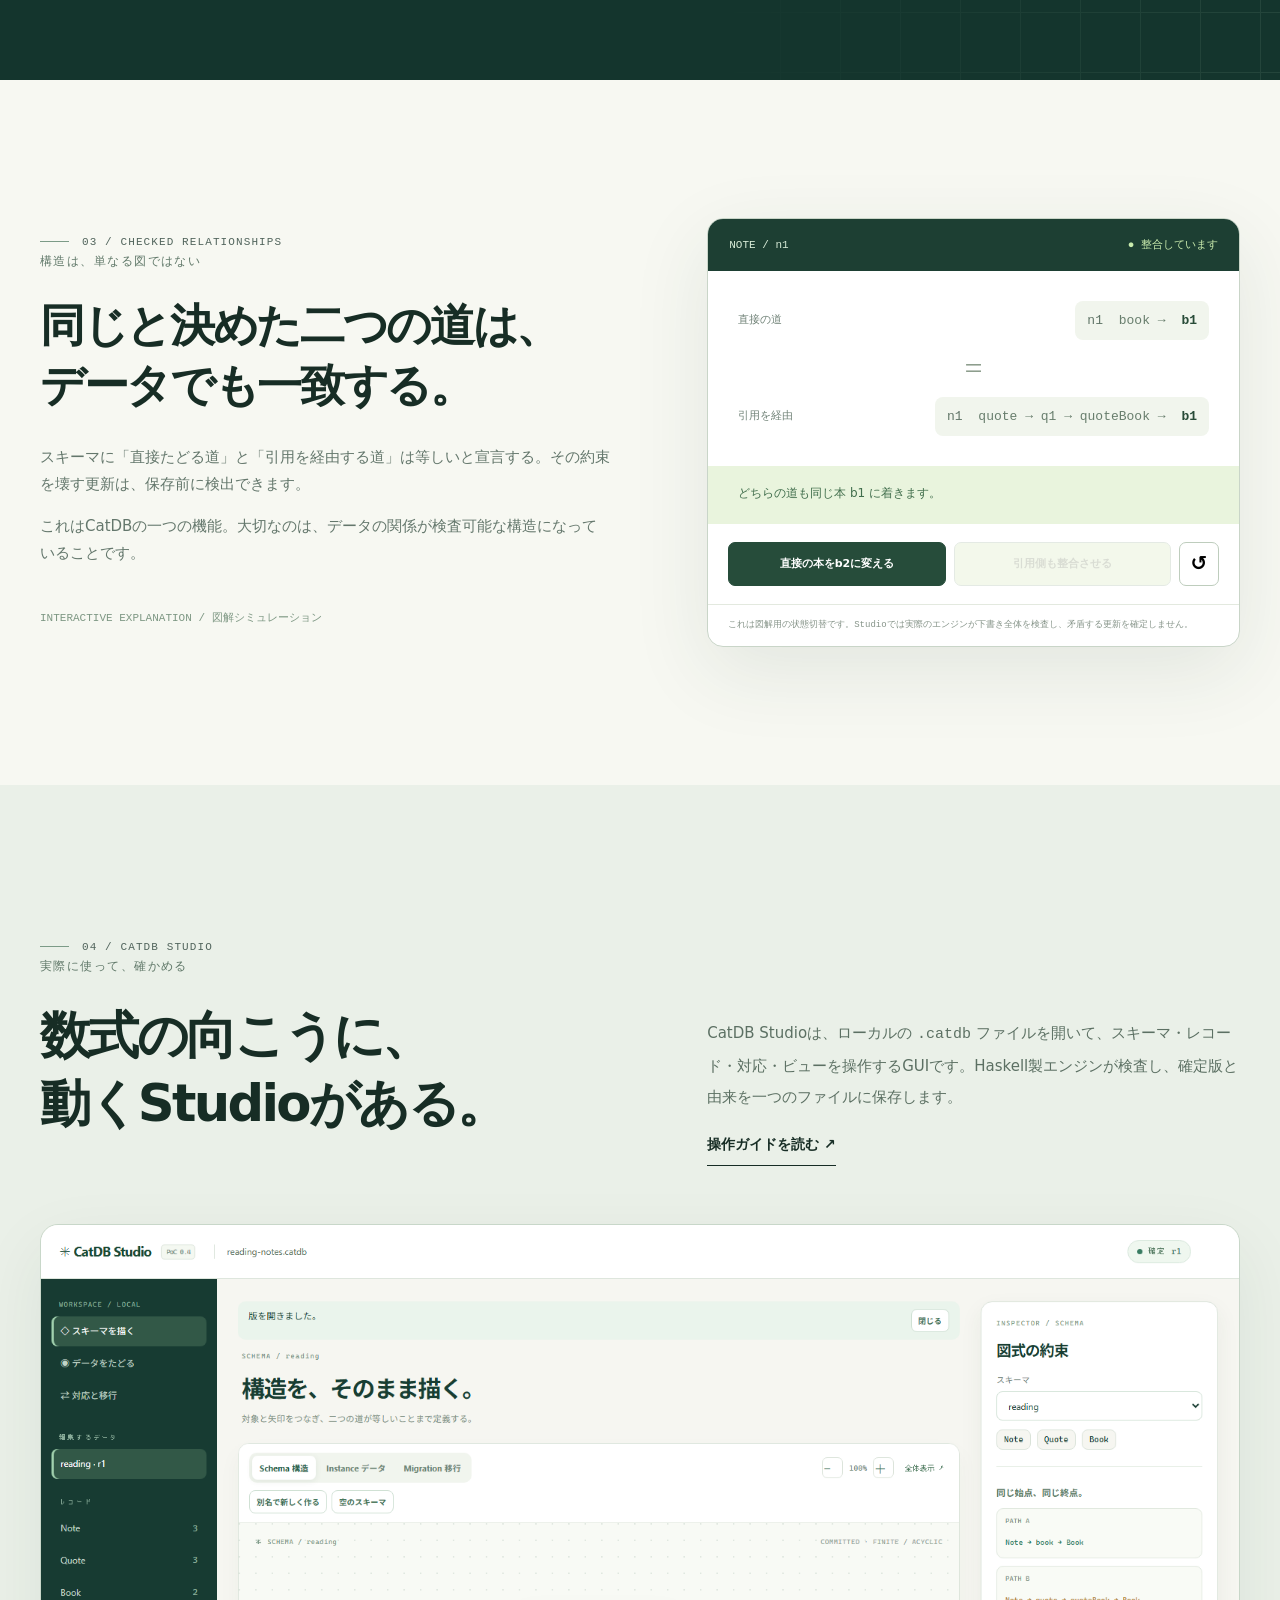
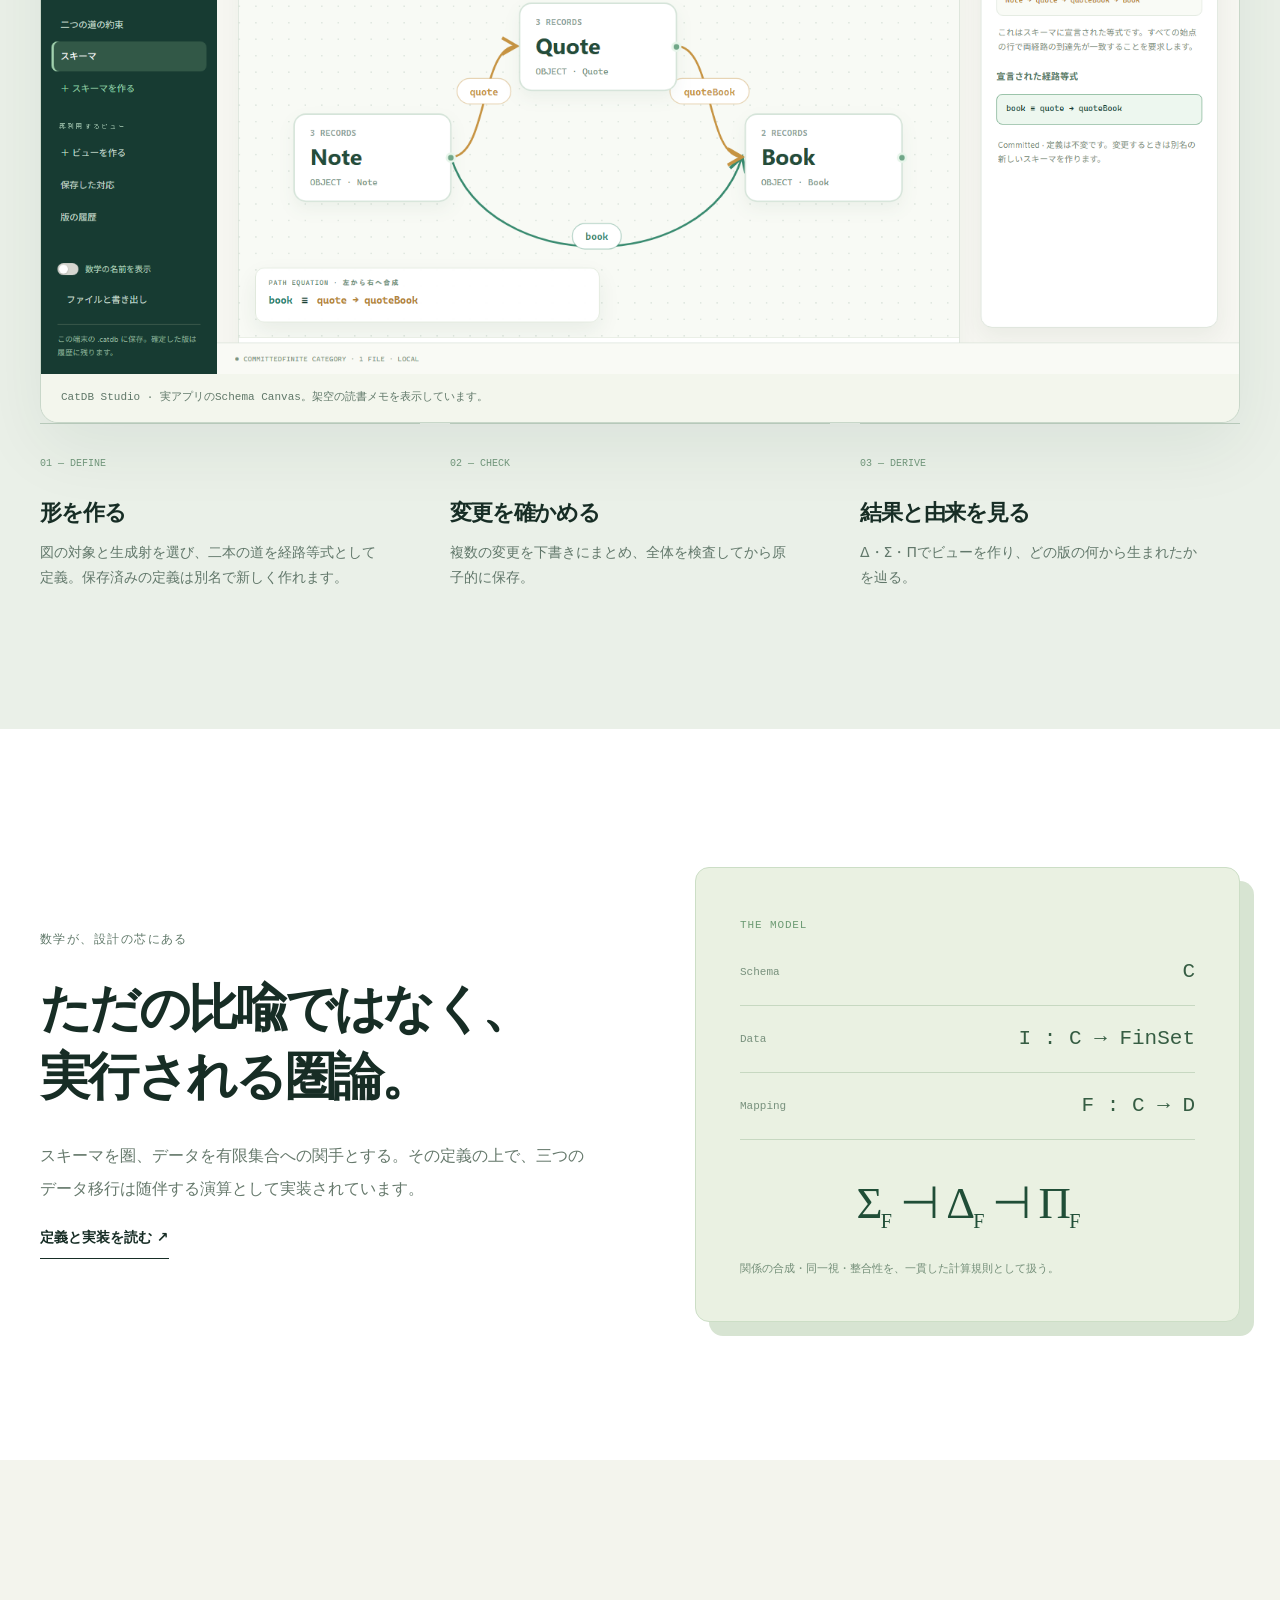
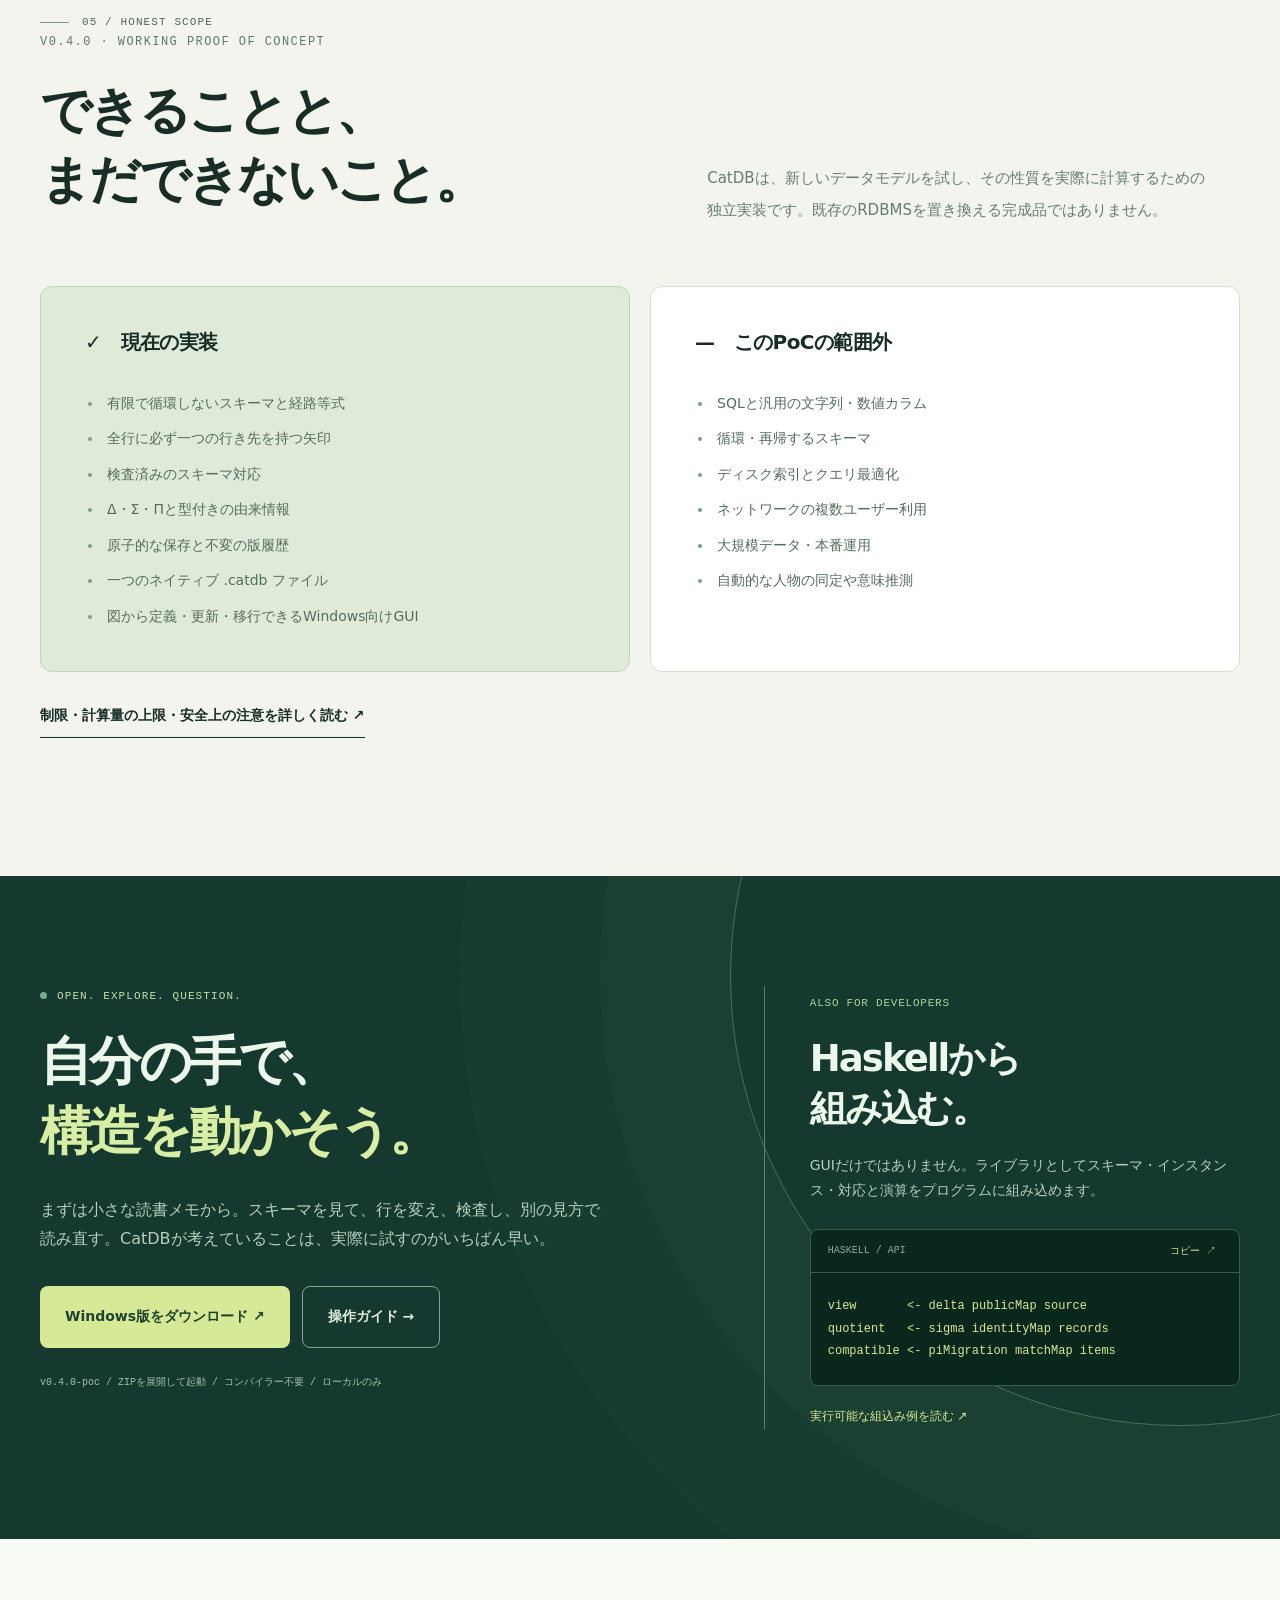
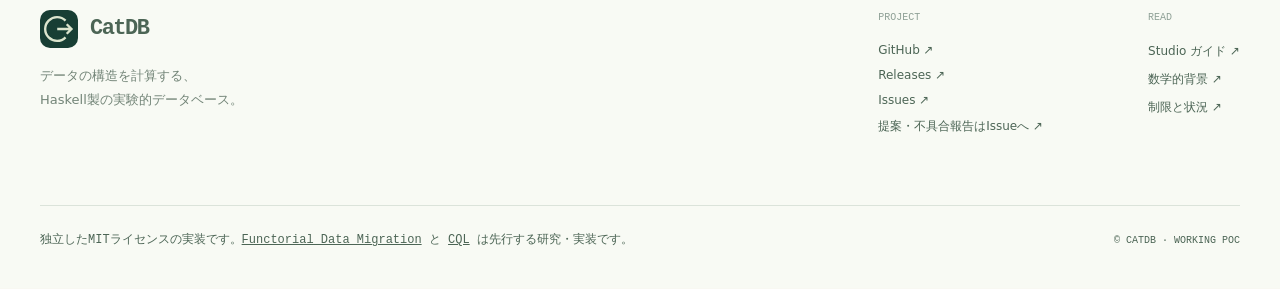
==== commit 4bb3f5b0: "Add graph-based Studio and bilingual product website" ====
--- a/site/ja/index.html
+++ b/site/ja/index.html
@@ -1,43 +1,151 @@
 <!doctype html>
 <html lang="ja">
 <head>
-<meta charset="utf-8"><meta name="viewport" content="width=device-width,initial-scale=1">
-<title>CatDB — 二つの道をたどって、矛盾する更新を止める。</title><meta name="description" content="CatDBは、スキーマ間の対応からビュー・同一視・整合する組を計算する、Haskell製の組込みDBです。CatDB Studioで自分のファイルを開き、レコードと道を直接編集できます。"><meta name="theme-color" content="#111510">
-<link rel="canonical" href="https://m-simplifier.github.io/catdb/ja/">
-<link rel="alternate" hreflang="en" href="https://m-simplifier.github.io/catdb/"><link rel="alternate" hreflang="ja" href="https://m-simplifier.github.io/catdb/ja/">
-<meta property="og:type" content="website"><meta property="og:site_name" content="CatDB"><meta property="og:title" content="CatDB — 二つの道をたどって、矛盾する更新を止める。"><meta property="og:description" content="CatDBは、スキーマ間の対応からビュー・同一視・整合する組を計算する、Haskell製の組込みDBです。CatDB Studioで自分のファイルを開き、レコードと道を直接編集できます。">
-<link rel="icon" href="../icon.svg" type="image/svg+xml"><link rel="stylesheet" href="../style.css"><script src="../site.js" defer></script>
+  <meta charset="utf-8">
+  <meta name="viewport" content="width=device-width,initial-scale=1">
+  <meta name="theme-color" content="#f8f8f2">
+  <link rel="canonical" href="https://m-simplifier.github.io/catdb/ja/">
+  <link rel="alternate" hreflang="ja" href="https://m-simplifier.github.io/catdb/ja/">
+  <link rel="alternate" hreflang="en" href="https://m-simplifier.github.io/catdb/">
+  <link rel="alternate" hreflang="x-default" href="https://m-simplifier.github.io/catdb/">
+  <meta property="og:type" content="website">
+  <meta property="og:url" content="https://m-simplifier.github.io/catdb/ja/">
+  <meta property="og:title" content="CatDB — データの構造そのものを、操作する。">
+  <meta property="og:description" content="図を描き、経路を検査し、Δ・Σ・Πでデータを計算する実験的DB。">
+  <meta property="og:image" content="https://m-simplifier.github.io/catdb/assets/studio-graph.png">
+  <meta name="twitter:card" content="summary_large_image">
+  <meta name="description" content="CatDBはスキーマを対象と矢印で定義し、検査済みの対応からΔ・Σ・Πを計算するHaskell製の実験的データベース。Studioで操作し、結果の由来まで追える。">
+  <title>CatDB — データの構造そのものを、操作する。</title>
+  <link rel="icon" type="image/svg+xml" href="../icon.svg">
+  <link rel="stylesheet" href="../style.css">
+  <script src="../site.js" defer></script>
 </head>
 <body>
-<a class="skip" href="#main">本文へ</a>
-<header class="wrap top"><a class="wordmark" href="#main"><img src="../icon.svg" width="31" height="31" alt="">CatDB<span>v0.3 PoC</span></a><nav class="nav" aria-label="メインナビゲーション"><a href="#studio">Studio</a><a href="#model">DBの仕組み</a><a class="nav-cta" href="#start">ダウンロード ↗</a><span class="languages"><a href="../" lang="en" hreflang="en" >EN</a><a href="./" lang="ja" hreflang="ja" aria-current="page">日本語</a></span></nav></header>
-<main id="main">
-<section class="hero wrap"><div class="hero-grid"><div>
-<p class="eyebrow">A NATIVE DATABASE OF CONNECTED RECORDS</p><p class="product-type">Haskellライブラリ ＋ CatDB Studio · 一つのネイティブファイル</p>
-<h1>二つの道をたどって、<br><em>矛盾する更新を<br>止める。</em></h1>
-<p class="lead">CatDBは、スキーマ間の対応からビュー・同一視・整合する組を計算する、Haskell製の組込みDBです。CatDB Studioで自分のファイルを開き、レコードと道を直接編集できます。</p><div class="ctas"><a class="button" href="#start">CatDB Studioを試す ↗</a><a class="button ghost" href="https://github.com/M-simplifier/catdb">ライブラリを読む →</a></div>
-<div class="hero-proof"><span>一つの .catdb</span><span>配布版はコンパイラー不要</span><span>MIT · Working PoC</span></div></div>
-<div class="demo" id="path-demo"><div class="demo-top"><span><i class="dot"></i>CATDB / 二つの道、同じ関係</span><span class="mono">Note → Book</span></div>
-<div class="demo-stage"><div class="source-heading"><span>メモと、その引用は、同じ本に着く。</span></div>
-<div class="studio-route"><span class="studio-record">Note <b>n1</b></span><code>book →</code><span class="studio-record endpoint" id="direct-book">Book <b>b1</b></span></div>
-<div class="studio-equation" id="path-equals">＝</div>
-<div class="studio-route"><span class="studio-record">Note <b>n1</b></span><code>quote → q1<br>quoteBook →</code><span class="studio-record endpoint">Book <b>b1</b></span></div>
-<button type="button" class="demo-trigger" id="path-button" aria-pressed="false">直接の本だけを b2 に変える ↓</button>
-<p class="demo-explain" id="path-message" aria-live="polite">このパス等式は、すべてのNoteの行に適用されます。</p></div>
-<div class="demo-bottom">ここは仕組みを示す図解です。ダウンロード版のStudioは、実際のエンジンで検査・保存します。</div></div></div></section>
-<section class="section app-section" id="studio"><div class="wrap"><div class="app-heading"><div><p class="eyebrow">CATDB STUDIO</p><h2>CatDB Studioで、DBを直接使う。</h2></div><p>小さな読書メモで一周することも、空のファイルに自分のスキーマを作ることもできます。有限で循環しないスキーマを、同じ道具で扱います。</p></div>
-<div class="capabilities"><div><strong>形と約束を作る</strong><small>オブジェクト・矢印・二つの道の等式</small></div><div><strong>変更をまとめて確認</strong><small>参照先を選び、分岐を見て、原子的に保存</small></div><div><strong>三つの計算を使う</strong><small>対応を検査し、Δ・Σ・Πを実行</small></div><div><strong>元の版までたどる</strong><small>確定版・由来・明示的な再計算</small></div></div>
-<div class="studio-workflow"><article><span>01</span><h3>片方の関係を変える。</h3><p>直接の道はb2へ、引用を経由する道はb1へ。選んだ行の図が分かれます。確定版はそのままです。</p></article><article><span>02</span><h3>意図を持って直す。</h3><p>引用もq2へ変更し、下書き全体を確認。二つの変更を一つの版にします。参照を勝手に直すことはありません。</p></article><article><span>03</span><h3>結果と、その由来を見る。</h3><p>Δのカードから、計算に使った版の元のメモへ戻れます。元の版が進んでも、再計算するまで結果を保ちます。</p></article></div>
-<p class="dark-note">画面はMiso/HaskellをWebAssemblyにコンパイルし、ネイティブのServantプロセスがCatDBを実行・保存します。正本は.catdbの一ファイルです。JSONやSQLiteの権威的なサイドカーファイルは作りません。</p></div></section>
-<section class="section light" id="model"><div class="wrap"><div class="split"><div><p class="eyebrow">CHECKED SCHEMAS AND MAPPINGS</p><h2>道の一致を、<br>DBの約束にする。</h2><p class="body-copy">スキーマに「この二つの道は等しい」と宣言すると、すべての確定した行がその等式を守る必要があります。参照が途切れたり、終点が異なったりする変更は、まとまり全体を拒否します。</p><p class="body-copy">スキーマの対応は、今日の行が偶然一致するかとは別に検査します。等式で同じ射になる道は、入力した表記が違っても同じ像として扱います。</p></div><div class="mapping-block"><div class="mapping-head">F : C → D</div><div class="mapping-body"><div class="mapping-step"><strong>オブジェクトを対応づける</strong><small>OBJECTS</small></div><div class="mapping-step"><strong>矢印を、合成できる道へ送る</strong><small>PATHS</small></div><div class="mapping-step"><strong>宣言したパス等式を保つ</strong><small>EQUATIONS</small></div><div class="mapping-seal">mapping :: … → Either Error Mapping</div></div></div></div></div></section>
-<section class="section api-area"><div class="wrap"><div class="api-top"><div><p class="eyebrow">Σ_F ⊣ Δ_F ⊣ Π_F</p><h2>三つの計算を、<br>由来とともに使う。</h2></div><p>Studioから、ライブラリの実際の演算を使います。入力した版と各行の型付きの由来は、ネイティブカタログに残ります。</p></div>
-<div class="operations"><div class="op"><span class="op-symbol">Δ</span><div><h3>別の形で読む</h3><small>F : OUTPUT → INPUT</small></div><div><p>検査済みの対応で読み直します。同じ本を指す二枚のカードも二枚のまま。PullRefから元の行へ戻れます。</p></div></div><div class="op"><span class="op-symbol">Σ</span><div><h3>宣言した同一視でまとめる</h3><small>F : INPUT → OUTPUT</small></div><div><p>輸送したレコードを同値類にまとめ、SigmaClassで元の行と道を見ます。実在物の同一性を推定しません。</p></div></div><div class="op"><span class="op-symbol">Π</span><div><h3>関係がそろう組を集める</h3><small>F : INPUT → OUTPUT</small></div><div><p>すべての矢印の関係を満たす族を列挙。PiFamilyで成分を確認し、空の族も明示します。整合性は真実性の証明ではありません。</p></div></div></div><p class="math-note"><a href="https://github.com/M-simplifier/catdb/blob/main/docs/mathematics.md">数理と実装を読む →</a> · <a href="https://github.com/M-simplifier/catdb/blob/main/docs/native-memory.md">ネイティブカタログの契約 →</a></p></div></section>
-<section class="get-started" id="start"><div class="wrap start-grid"><div><p class="eyebrow">UNZIP. OPEN. EXPLORE.</p><h2>自分のデータを、<br>一つのファイルに。</h2><p>Windows版を展開し、Start CatDB Studio.cmdを起動。見本か空のDBを作るか、既存の.catdbを開きます。コンパイラーの準備は不要です。</p><a class="button" href="https://github.com/M-simplifier/catdb/releases/download/v0.3.0-poc/catdb-0.3.0-poc-windows.zip">Windows版をダウンロード ↗</a><div class="start-links"><a href="https://github.com/M-simplifier/catdb/blob/main/docs/studio.ja.md">Studioの使い方</a><a href="https://github.com/M-simplifier/catdb#build">ソースからビルド</a><a href="https://github.com/M-simplifier/catdb/blob/main/examples/Embedded.hs">Haskellへの組込み例</a></div></div><div><div class="terminal"><div class="terminal-top"><span>POWERSHELL</span><button type="button" class="copy" id="copy-command">コピー</button></div><pre><span class="prompt">&gt; </span><span id="command">.\catdb-studio.exe --browser</span>
+  <a class="skip-link" href="#main">本文へスキップ</a>
+  <header class="site-header">
+    <div class="container header-inner">
+      <a href="#top" class="brand" aria-label="CatDB ホーム"><img src="../icon.svg" alt="" width="38" height="38"><strong>CatDB</strong><span>categorical database</span></a>
+      <a class="language-link" href="../" lang="en" hreflang="en">EN</a><nav class="desktop-nav" aria-label="メインナビゲーション"><a href="#idea">考え方</a><a href="#operations">三つの計算</a><a href="#studio">Studio</a><a href="#limits">現在地</a></nav>
+      <a class="nav-action" href="https://github.com/M-simplifier/catdb/releases/tag/v0.4.0-poc" target="_blank" rel="noopener noreferrer">入手する ↗</a>
+      <button id="menu-button" class="menu-button" type="button" aria-expanded="false" aria-controls="mobile-nav" aria-label="ナビゲーションを開く">☰</button>
+    </div>
+    <nav id="mobile-nav" class="mobile-nav" hidden aria-label="モバイルナビゲーション"><a href="#idea">考え方</a><a href="#operations">三つの計算</a><a href="#studio">Studio</a><a href="#limits">現在地</a><a href="#start">ダウンロード</a></nav>
+  </header>
 
-CatDB Studio v0.3.0-poc
-<span class="prompt"># 表示される起動URLから開きます。</span>
-<span class="prompt"># ファイル名だけなら data/ に保存。</span>
-<span class="prompt"># Ctrl+Cで終了します。</span></pre></div><p class="small">カタログのない従来ファイルは読み取り用で開きます。別ファイルへ明示的に取り込むと編集でき、元のファイルを残せます。</p></div></div></section>
-<section class="facts light"><div class="wrap facts-layout"><div><span class="pill">WORKING PROOF OF CONCEPT</span><h2>使える範囲を、<br>確かめられるPoC。</h2><p>有限・非循環のスキーマ、必ず行き先がある参照、メモリに収まるデータ、一つのローカルプロセスが対象です。関手的なデータ管理を試す独立実装で、本番DBとしての成熟度を主張しません。</p><a class="proof-link" href="https://github.com/M-simplifier/catdb/blob/main/STATUS.md">正確な制限を読む →</a></div><div><details open><summary>何が保存されますか？</summary><p>確定した版、検査済みの対応、ビュー定義、型付きの由来をネイティブ.catdbに保存します。下書きは未保存の提案です。古い版への要求で新しい確定版を上書きしません。バックアップは確定したカタログ全体を含み、JSON書き出しはライブラリでの再利用用です。</p></details><details><summary>SQLiteを置き換えられますか？</summary><p>SQL互換、ディスク索引、最適化器、NULL、汎用の値の代数、再帰スキーマ、自動スキーマ更新はありません。計算と保持する履歴には明示的な上限があり、超過した途中結果を成功として保存しません。</p></details><details><summary>先に圏論を勉強する必要はありますか？</summary><p>行を選び、道をたどるところから始められます。数学の名前は必要に応じて表示できます。Haskell向けライブラリでは、検査済みのスキーマ・対応・自然変換・普遍写像まで扱えます。</p></details><details><summary>ライセンスと貢献について</summary><p>オリジナルのコード・UI・サイトはMIT。MisoやWASMランタイムなどの依存物には、それぞれのライセンスが適用されます。Windows版には必要な通知と対応ソースを用意します。バグや用途はGitHub Issueへ。外部PRは受け付けません。</p></details></div></div></section>
-<section class="section" id="relay"><div class="wrap split"><div><p class="eyebrow">AN APPLICATION EXAMPLE</p><h2>Relay Deskは、<br>CatDBの応用例です。</h2><p>同梱の参照アプリは、CSV名簿を照合し、チームが一致する担当候補を列挙し、共有用一覧を書き出します。Studioとともに残しています。CatDB本体は、別の用途にも組み込めるDBライブラリです。</p><a class="proof-link" href="https://github.com/M-simplifier/catdb/blob/main/docs/guide.ja.md">Relay Deskのガイド →</a></div><div class="app-frame"><div class="app-frame-head">RELAY DESK / 参照アプリの実際の画面</div><img class="app-image" src="../assets/relay-desk.jpg" alt="CatDB Studioとは別の参照アプリ、Relay Deskの実画面。" width="1264" height="1076" loading="lazy"></div></div></section>
-</main><footer class="wrap bottom"><div><a class="wordmark" href="#main">CatDB</a><p class="local-detail">Haskell製の独立した実装。 <a href="https://arxiv.org/abs/1009.1166">Functorial Data Migration</a> · <a href="https://categoricaldata.net/CQL/">CQL</a> は先行研究。CQLのコードは含みません。</p></div><div class="links"><a href="https://github.com/M-simplifier/catdb">GitHub</a><a href="https://github.com/M-simplifier/catdb/blob/main/docs/studio.ja.md">使い方</a><a href="https://github.com/M-simplifier/catdb/issues">Issues</a><a href="https://github.com/M-simplifier/catdb/blob/main/LICENSE">MIT</a><a href="https://github.com/M-simplifier/catdb/blob/main/docs/licensing.md">依存ライセンス</a></div></footer><div class="toast" id="toast" role="status" aria-live="polite"></div></body></html>
+  <main id="main">
+    <section class="hero" id="top">
+      <div class="container hero-grid">
+        <div class="hero-copy">
+          <p class="eyebrow"><i></i> OPEN SOURCE / HASKELL / v0.4.0 PoC</p>
+          <h1>データの構造<br>そのものを、<br><em>操作する。</em></h1>
+          <p class="hero-lead">データベースは、行や値だけでできているわけじゃない。「何と何が、どうつながるか」もデータの一部だ。</p>
+          <p class="hero-description">CatDBは、対象・矢印・経路の等式でスキーマを定義し、構造の対応からデータ変換を導くHaskell製の実験的DB。変換の結果だけでなく、その由来まで追いかけられます。</p>
+          <div class="button-row"><a class="button primary" href="#operations">何ができるか見る <span>↘</span></a><a class="button plain" href="#studio">Studioを知る <span>→</span></a></div>
+          <p class="hero-honesty"><span>●</span> 実際に動く研究用PoC。SQLiteの置き換えではありません。</p>
+        </div>
+        <div class="hero-art" aria-label="元の構造と、別の構造の対応を表す模式図">
+          <div class="art-top"><span>01 / STRUCTURE</span><span>↗</span></div>
+          <div class="schema-pair">
+            <div class="schema-card">
+              <div class="schema-label"><i></i> SCHEMA D <small>元の構造</small></div>
+              <svg viewBox="0 0 260 215" role="img" aria-label="Noteから直接Bookへ、またQuoteを介してBookへ至る経路">
+                <defs><marker id="arrow-a" markerWidth="7" markerHeight="7" refX="6" refY="3.5" orient="auto"><path d="M0 0L7 3.5L0 7" fill="none" stroke="#8bbda6" stroke-width="1.5"/></marker></defs>
+                <path d="M74 61Q140 19 211 61" class="edge" marker-end="url(#arrow-a)"/><path d="M74 89V155" class="edge" marker-end="url(#arrow-a)"/><path d="M110 173L204 89" class="edge" marker-end="url(#arrow-a)"/>
+                <text x="141" y="34" class="edge-name">book</text><text x="20" y="131" class="edge-name">quote</text><text x="164" y="147" class="edge-name">quoteBook</text>
+                <rect x="27" y="49" width="94" height="45" rx="10" class="node"/><rect x="179" y="49" width="76" height="45" rx="10" class="node"/><rect x="27" y="157" width="94" height="45" rx="10" class="node"/>
+                <text x="74" y="77" class="node-name">Note</text><text x="217" y="77" class="node-name">Book</text><text x="74" y="185" class="node-name">Quote</text>
+              </svg>
+              <div class="schema-caption">対象と矢印 <span>03 / 03</span></div>
+            </div>
+            <div class="schema-bridge" aria-hidden="true"><span>F : C → D</span><strong>←</strong><span>対応</span></div>
+            <div class="schema-card">
+              <div class="schema-label coral"><i></i> SCHEMA C <small>別の見方</small></div>
+              <svg viewBox="0 0 260 215" role="img" aria-label="CardからBookへの矢印を持つ構造">
+                <defs><marker id="arrow-b" markerWidth="7" markerHeight="7" refX="6" refY="3.5" orient="auto"><path d="M0 0L7 3.5L0 7" fill="none" stroke="#efa98e" stroke-width="1.5"/></marker></defs>
+                <path d="M103 118H187" class="edge coral-edge" marker-end="url(#arrow-b)"/><text x="147" y="99" class="edge-name">volume</text>
+                <rect x="14" y="96" width="89" height="45" rx="10" class="node coral-node"/><rect x="187" y="96" width="65" height="45" rx="10" class="node coral-node"/>
+                <text x="59" y="124" class="node-name">Card</text><text x="220" y="124" class="node-name">Book</text>
+              </svg>
+              <div class="schema-caption">別のスキーマ <span>02 / 01</span></div>
+            </div>
+          </div>
+          <div class="art-bottom"><span>構造の対応を定義し、検査し、計算に使う。</span><span>C ⇄ D</span></div><p class="mapping-example">F : Card ↦ Note · volume ↦ book ≡ quote ; quoteBook</p>
+        </div>
+      </div>
+      <div class="container hero-bottom"><span>A DIFFERENT FOUNDATION FOR DATA</span><span>↓</span><span>SCROLL TO EXPLORE</span></div>
+    </section>
+
+    <section id="idea" class="idea-section space">
+      <div class="container split-layout">
+        <div class="section-mark"><b></b> 01 / THE IDEA</div>
+        <div>
+          <p class="kicker">なぜ「構造」を扱うのか</p>
+          <h2>データを移すたび、<br>その<em>意味</em>まで書き直していないか。</h2>
+          <p class="section-lead">二つのシステムが、同じ世界を別の形で表している。そのとき必要なのは、テーブルをコピーする手順だけではありません。「どの概念が、どの概念に対応するか」という約束です。</p>
+          <div class="idea-grid">
+            <article><span>01 / DEFINE</span><h3>構造を明示する</h3><p>スキーマを対象と矢印で記述。経路が等しくなるという約束も、検査可能な定義にします。</p></article>
+            <article><span>02 / MAP</span><h3>対応を再利用する</h3><p>どの対象と矢印を、別の構造のどこに送るかを定義。データが偶然合うだけでは認めません。</p></article>
+            <article><span>03 / TRACE</span><h3>出自を辿る</h3><p>変換後の行から、元の版と行へ。どの演算で生まれた結果かを、型付きの由来として残します。</p></article>
+          </div>
+          <div class="honesty-note"><b>NOT MAGIC</b><p>スキーマの対応は人が宣言します。CatDBが意味を推測したり、現実世界の同一性を自動判定したりするわけではありません。</p></div>
+        </div>
+      </div>
+    </section>
+
+    <section id="operations" class="operations-section space">
+      <div class="container">
+        <div class="section-mark inverted"><b></b> 02 / THREE OPERATIONS <span>Σ<sub>F</sub> ⊣ Δ<sub>F</sub> ⊣ Π<sub>F</sub></span></div>
+        <div class="operations-heading"><div><p class="kicker">構造の対応から、三つの演算へ</p><h2>「どうつながるか」から、<br><em>何が得られるか。</em></h2></div><p>CatDBは、検査済みのスキーマ対応に沿ってデータを読み直し、まとめ、整合する組を組み立てます。共通の数学的なモデルから生まれる操作です。</p></div>
+        <div class="operation-tabs" role="tablist" aria-label="演算を選ぶ">
+          <button class="operation-tab active" role="tab" type="button" id="tab-delta" aria-selected="true" aria-controls="panel-delta" tabindex="0" data-panel="delta"><small>01</small><b>Δ</b><span>別の形で読む</span><i>↗</i></button>
+          <button class="operation-tab" role="tab" type="button" id="tab-sigma" aria-selected="false" aria-controls="panel-sigma" tabindex="-1" data-panel="sigma"><small>02</small><b>Σ</b><span>宣言した同一視でまとめる</span><i>↗</i></button>
+          <button class="operation-tab" role="tab" type="button" id="tab-pi" aria-selected="false" aria-controls="panel-pi" tabindex="-1" data-panel="pi"><small>03</small><b>Π</b><span>整合する組を集める</span><i>↗</i></button>
+        </div>
+        <div class="operation-panel active" role="tabpanel" id="panel-delta" aria-labelledby="tab-delta" tabindex="0">
+          <div class="operation-copy"><span>DELTA / Δ_F</span><h3>指定した構造で、<br>元の行を読み直す。</h3><p>スキーマの対応に沿って、元のデータを新しい見方で読み直します。読書メモを「カード」として扱う。同じ本を指す二枚のメモも、勝手に一つにはなりません。</p><div class="takeaway"><small>重要なこと</small><strong>参照元の行と版を辿れる</strong></div></div>
+          <div class="example-area"><div class="example-title"><span>NOTES → CARDS</span><span>模式例</span></div><div class="record-migration"><div class="record-set"><span>元のメモ / Note</span><div><b>n1</b> book → b1</div><div><b>n2</b> book → b1</div><div><b>n3</b> book → b2</div></div><div class="migration-arrow">Δ <span>→</span></div><div class="record-set result"><span>カード / Card</span><div><b>c1</b> volume → b1</div><div><b>c2</b> volume → b1</div><div><b>c3</b> volume → b2</div></div></div><p>3件の入力から3枚のカード。自動的にはまとめない。</p></div>
+        </div>
+        <div class="operation-panel" role="tabpanel" id="panel-sigma" aria-labelledby="tab-sigma" tabindex="0" hidden>
+          <div class="operation-copy"><span>SIGMA / Σ_F</span><h3>対応が定めた<br>同一視で、まとめる。</h3><p>データを別の構造へ運び、矢印と対応が要求する同値関係に沿ってまとめます。結果は同値類として残り、どの元の要素からできたかを調べられます。</p><div class="takeaway"><small>重要なこと</small><strong>現実の同一性は自動判定しない</strong></div></div>
+          <div class="example-area"><div class="example-title"><span>DECLARED IDENTIFICATION</span><span>模式例</span></div><div class="tokens"><span>a₁</span><span>a₂</span><span>b₁</span></div><div class="down-arrow">対応に沿って輸送・同一視 <strong>↓</strong></div><div class="classes"><div><small>CLASS / 0</small><strong>[a₁, a₂]</strong><span>二つの由来</span></div><div><small>CLASS / 1</small><strong>[b₁]</strong><span>別の同値類</span></div></div><p>具体的な同値関係は検査済みの構造対応から決まります。</p></div>
+        </div>
+        <div class="operation-panel" role="tabpanel" id="panel-pi" aria-labelledby="tab-pi" tabindex="0" hidden>
+          <div class="operation-copy"><span>PI / Π_F</span><h3>関係の条件に合う<br>組を、すべて見る。</h3><p>複数の対象の要素を選び、矢印の関係が整合する組を計算します。人と依頼が同じチームを指すとき、それは一つの候補。最良の候補を選ぶ仕組みではありません。</p><div class="takeaway"><small>重要なこと</small><strong>候補の一致は、事実の証明ではない</strong></div></div>
+          <div class="example-area"><div class="example-title"><span>COMPATIBLE FAMILIES</span><span>模式例</span></div><div class="pair-inputs"><div><small>Person</small><p>P1 <em>Team A</em></p><p>P2 <em>Team B</em></p></div><div><small>Ticket</small><p>T1 <em>Team A</em></p><p>T2 <em>Team A</em></p></div></div><div class="down-arrow">同じTeamを指す組 <strong>↓</strong></div><div class="matches"><span>P1 + T1 <b>Team A ✓</b></span><span>P1 + T2 <b>Team A ✓</b></span></div><p>条件に整合する2組を列挙。割り当てを決めるものではありません。</p></div>
+        </div>
+        <div class="operations-footer"><span>図解は理解用です。実計算はStudioかHaskell APIで行います。</span><a href="https://github.com/M-simplifier/catdb/blob/main/docs/mathematics.ja.md" target="_blank" rel="noopener noreferrer">数学的な定義 ↗</a></div>
+      </div>
+    </section>
+
+    <section class="consistency-section space">
+      <div class="container two-col">
+        <div><div class="section-mark"><b></b> 03 / CHECKED RELATIONSHIPS</div><p class="kicker">構造は、単なる図ではない</p><h2>同じと決めた二つの道は、<br>データでも一致する。</h2><p>スキーマに「直接たどる道」と「引用を経由する道」は等しいと宣言する。その約束を壊す更新は、保存前に検出できます。</p><p>これはCatDBの一つの機能。大切なのは、データの関係が検査可能な構造になっていることです。</p><span class="demo-label">INTERACTIVE EXPLANATION / 図解シミュレーション</span></div>
+        <div class="path-demo">
+          <div class="path-top"><span>NOTE / n1</span><span id="path-status" class="valid">● 整合しています</span></div>
+          <div class="path-body"><div><small>直接の道</small><p>n1 <span>book →</span> <b id="direct-target">b1</b></p></div><div class="path-equals" id="path-equals">=</div><div><small>引用を経由</small><p>n1 <span id="via-quote">quote → q1 → quoteBook →</span> <b id="quote-target">b1</b></p></div></div>
+          <div class="path-message" id="path-message" aria-live="polite">どちらの道も同じ本 b1 に着きます。</div>
+          <div class="path-buttons"><button id="change-path" type="button">直接の本をb2に変える</button><button id="fix-path" type="button" disabled>引用側も整合させる</button><button id="reset-path" type="button" aria-label="図解を初期状態に戻す">↺</button></div>
+          <div class="path-disclaimer">これは図解用の状態切替です。Studioでは実際のエンジンが下書き全体を検査し、矛盾する更新を確定しません。</div>
+        </div>
+      </div>
+    </section>
+
+    <section id="studio" class="studio-section space">
+      <div class="container">
+        <div class="studio-intro two-col"><div><div class="section-mark"><b></b> 04 / CATDB STUDIO</div><p class="kicker">実際に使って、確かめる</p><h2>数式の向こうに、<br>動くStudioがある。</h2></div><div><p>CatDB Studioは、ローカルの <code>.catdb</code> ファイルを開いて、スキーマ・レコード・対応・ビューを操作するGUIです。Haskell製エンジンが検査し、確定版と由来を一つのファイルに保存します。</p><a class="text-link" href="https://github.com/M-simplifier/catdb/blob/main/docs/studio.ja.md" target="_blank" rel="noopener noreferrer">操作ガイドを読む ↗</a></div></div>
+        <figure class="studio-capture"><img src="../assets/studio-graph.png" alt="実際のCatDB Studio。読書メモのNote、Quote、Bookと、bookとquote・quoteBookの二経路を表示したSchema Canvas" width="1600" height="1000" loading="lazy"><figcaption>CatDB Studio · 実アプリのSchema Canvas。架空の読書メモを表示しています。</figcaption></figure>
+        <div class="studio-steps"><article><span>01 — DEFINE</span><h3>形を作る</h3><p>図の対象と生成射を選び、二本の道を経路等式として定義。保存済みの定義は別名で新しく作れます。</p></article><article><span>02 — CHECK</span><h3>変更を確かめる</h3><p>複数の変更を下書きにまとめ、全体を検査してから原子的に保存。</p></article><article><span>03 — DERIVE</span><h3>結果と由来を見る</h3><p>Δ・Σ・Πでビューを作り、どの版の何から生まれたかを辿る。</p></article></div>
+      </div>
+    </section>
+
+    <section class="theory-section space"><div class="container theory-layout"><div><p class="kicker">数学が、設計の芯にある</p><h2>ただの比喩ではなく、<br>実行される圏論。</h2><p>スキーマを圏、データを有限集合への関手とする。その定義の上で、三つのデータ移行は随伴する演算として実装されています。</p><a class="text-link" href="https://github.com/M-simplifier/catdb/blob/main/docs/mathematics.ja.md" target="_blank" rel="noopener noreferrer">定義と実装を読む ↗</a></div><div class="math-card"><span>THE MODEL</span><p><small>Schema</small><b>C</b></p><p><small>Data</small><b>I : C → FinSet</b></p><p><small>Mapping</small><b>F : C → D</b></p><div class="big-formula">Σ<sub>F</sub> ⊣ Δ<sub>F</sub> ⊣ Π<sub>F</sub></div><footer>関係の合成・同一視・整合性を、一貫した計算規則として扱う。</footer></div></div></section>
+
+    <section id="limits" class="limits-section space"><div class="container"><div class="limits-intro two-col"><div><div class="section-mark"><b></b> 05 / HONEST SCOPE</div><p class="kicker">v0.4.0 · Working proof of concept</p><h2>できることと、<br>まだできないこと。</h2></div><p>CatDBは、新しいデータモデルを試し、その性質を実際に計算するための独立実装です。既存のRDBMSを置き換える完成品ではありません。</p></div><div class="limits-columns"><div class="limit-card supported"><h3>✓　現在の実装</h3><ul><li>有限で循環しないスキーマと経路等式</li><li>全行に必ず一つの行き先を持つ矢印</li><li>検査済みのスキーマ対応</li><li>Δ・Σ・Πと型付きの由来情報</li><li>原子的な保存と不変の版履歴</li><li>一つのネイティブ .catdb ファイル</li><li>図から定義・更新・移行できるWindows向けGUI</li></ul></div><div class="limit-card not-yet"><h3>—　このPoCの範囲外</h3><ul><li>SQLと汎用の文字列・数値カラム</li><li>循環・再帰するスキーマ</li><li>ディスク索引とクエリ最適化</li><li>ネットワークの複数ユーザー利用</li><li>大規模データ・本番運用</li><li>自動的な人物の同定や意味推測</li></ul></div></div><a class="text-link" href="https://github.com/M-simplifier/catdb/blob/main/STATUS.md" target="_blank" rel="noopener noreferrer">制限・計算量の上限・安全上の注意を詳しく読む ↗</a></div></section>
+
+    <section id="start" class="start-section"><div class="container start-layout"><div><p class="eyebrow"><i></i> OPEN. EXPLORE. QUESTION.</p><h2>自分の手で、<br><em>構造を動かそう。</em></h2><p>まずは小さな読書メモから。スキーマを見て、行を変え、検査し、別の見方で読み直す。CatDBが考えていることは、実際に試すのがいちばん早い。</p><div class="button-row"><a class="button inverted" href="https://github.com/M-simplifier/catdb/releases/download/v0.4.0-poc/catdb-0.4.0-poc-windows.zip">Windows版をダウンロード ↗</a><a class="button outline" href="https://github.com/M-simplifier/catdb/blob/main/docs/studio.ja.md" target="_blank" rel="noopener noreferrer">操作ガイド →</a></div><small>v0.4.0-poc / ZIPを展開して起動 / コンパイラー不要 / ローカルのみ</small></div><div class="haskell-box"><span>ALSO FOR DEVELOPERS</span><h3>Haskellから<br>組み込む。</h3><p>GUIだけではありません。ライブラリとしてスキーマ・インスタンス・対応と演算をプログラムに組み込めます。</p><div class="code-box"><div>HASKELL / API <button type="button" id="copy-code">コピー ↗</button></div><pre><code id="code-snippet">view       &lt;- delta publicMap source
+quotient   &lt;- sigma identityMap records
+compatible &lt;- piMigration matchMap items</code></pre></div><a href="https://github.com/M-simplifier/catdb/blob/main/examples/Embedded.hs" target="_blank" rel="noopener noreferrer">実行可能な組込み例を読む ↗</a></div></div></section>
+  </main>
+  <footer class="site-footer"><div class="container footer-main"><div><a class="brand footer-brand" href="#top"><img src="../icon.svg" alt="" width="38" height="38"><strong>CatDB</strong></a><p>データの構造を計算する、<br>Haskell製の実験的データベース。</p></div><div class="footer-links"><div><span>PROJECT</span><a href="https://github.com/M-simplifier/catdb" target="_blank" rel="noopener noreferrer">GitHub ↗</a><a href="https://github.com/M-simplifier/catdb/releases/tag/v0.4.0-poc" target="_blank" rel="noopener noreferrer">Releases ↗</a><a href="https://github.com/M-simplifier/catdb/issues" target="_blank" rel="noopener noreferrer">Issues ↗</a><a href="https://github.com/M-simplifier/catdb/blob/main/CONTRIBUTING.md">提案・不具合報告はIssueへ ↗</a></div><div><span>READ</span><a href="https://github.com/M-simplifier/catdb/blob/main/docs/studio.ja.md" target="_blank" rel="noopener noreferrer">Studio ガイド ↗</a><a href="https://github.com/M-simplifier/catdb/blob/main/docs/mathematics.ja.md" target="_blank" rel="noopener noreferrer">数学的背景 ↗</a><a href="https://github.com/M-simplifier/catdb/blob/main/STATUS.md" target="_blank" rel="noopener noreferrer">制限と状況 ↗</a></div></div></div><div class="container footer-bottom"><p>独立したMITライセンスの実装です。<a href="https://arxiv.org/abs/1009.1166" target="_blank" rel="noopener noreferrer">Functorial Data Migration</a> と <a href="https://categoricaldata.net/CQL/" target="_blank" rel="noopener noreferrer">CQL</a> は先行する研究・実装です。</p><span>© CATDB · WORKING POC</span></div></footer>
+</body>
+</html>
--- a/site/style.css
+++ b/site/style.css
@@ -1,41 +1,393 @@
-
-:root{--ink:#edf0e7;--dim:#a9b3a6;--bg:#111510;--panel:#1b221a;--line:#36402f;--lime:#dbf278;--light:#eff0e7;--dark:#1c281c;--olive:#809454;--bad:#ffb29d;--mono:Consolas,"SFMono-Regular",monospace;--sans:"Yu Gothic UI","Hiragino Sans",Meiryo,sans-serif}
-*{box-sizing:border-box}html{scroll-behavior:smooth;scroll-padding-top:90px}body{margin:0;background:var(--bg);color:var(--ink);font-family:var(--sans);font-size:16px;line-height:1.9;letter-spacing:.02em}a{color:inherit;text-underline-offset:5px}button,select{font:inherit}button{cursor:pointer}a,button,summary{-webkit-tap-highlight-color:transparent}button:focus-visible,a:focus-visible,summary:focus-visible{outline:3px solid var(--lime);outline-offset:5px}.light button:focus-visible,.light a:focus-visible,.light summary:focus-visible{outline-color:#436522}.wrap{width:min(1184px,calc(100% - 80px));margin:auto}.mono{font-family:var(--mono);letter-spacing:0}.eyebrow{font-family:var(--mono);font-size:11px;letter-spacing:.15em;font-weight:500;color:var(--lime);margin:0 0 25px}.eyebrow:before{content:"";display:inline-block;width:7px;height:7px;background:currentColor;margin-right:12px}.muted{color:var(--dim)}.small{font-size:12px;line-height:1.8}.light{background:var(--light);color:var(--dark)}.light .muted{color:#62705d}.light .eyebrow{color:#4c612c}.top{height:78px;display:flex;align-items:center;justify-content:space-between;gap:25px;border-bottom:1px solid var(--line)}.wordmark{display:flex;gap:12px;align-items:center;font-size:24px;font-weight:800;letter-spacing:-.07em;text-decoration:none}.wordmark svg{width:31px;height:31px}.wordmark span{font-family:var(--mono);font-weight:400;font-size:10px;letter-spacing:.05em;color:var(--dim);margin-left:4px;padding:3px 8px;border:1px solid #4e5942;border-radius:99px}.nav{display:flex;gap:30px;align-items:center;font-size:12px}.nav a{text-decoration:none;color:#bbc5b5}.nav a:last-child{border:1px solid #778463;border-radius:4px;padding:6px 14px;color:var(--ink)}.hero{padding:46px 0 58px}.hero-grid{display:grid;grid-template-columns:1.04fr 1fr;gap:48px;align-items:center}.hero h1{font-size:clamp(35px,4.4vw,56px);font-weight:800;line-height:1.35;letter-spacing:-.055em;margin:0 0 24px}.hero h1 em{color:var(--lime);font-style:normal}.hero .lead{font-size:16px;line-height:2.05;color:#bac6b5;max-width:35em;margin:0 0 25px}.product-type{font-size:12px;color:#d7dfce;letter-spacing:.02em;margin:0 0 20px}.ctas{display:flex;flex-wrap:wrap;align-items:center;gap:15px}.button{display:inline-flex;align-items:center;justify-content:center;gap:18px;text-decoration:none;border:1px solid var(--lime);background:var(--lime);color:#19200f;padding:14px 23px;border-radius:4px;font-weight:750;font-size:13px;line-height:1.5;transition:background .15s,transform .15s}.button:hover{background:#e8ffa1;transform:translateY(-1px)}.button.ghost{color:var(--ink);border-color:#4b583e;background:transparent}.button.ghost:hover{background:#25301e}.hero-proof{display:flex;gap:17px;flex-wrap:wrap;color:#929e89;font-family:var(--mono);font-size:10px;margin:22px 0 0}.hero-proof span:before{content:"✓";color:var(--lime);margin-right:7px}.demo{border:1px solid #4b583a;background:#192018;border-radius:12px;box-shadow:0 25px 90px #0006;position:relative}.demo-top{display:flex;align-items:center;justify-content:space-between;border-bottom:1px solid #35402d;padding:13px 18px;font-size:10px;color:#b1bc9e}.dot{display:inline-block;width:6px;height:6px;border-radius:50%;background:var(--lime);margin-right:8px}.demo-stage{padding:21px 22px}.source-heading{display:flex;justify-content:space-between;align-items:center;font-size:10px;color:#9eac8f;margin-bottom:12px}.pair{display:grid;grid-template-columns:1fr 25px 1fr;align-items:center;gap:4px}.source-person{border:1px solid #425037;border-radius:7px;padding:13px 12px;background:#202b1c}.source-person small{display:block;font-size:9px;color:#b7c69e;letter-spacing:.1em}.source-person strong{display:block;font-size:17px;letter-spacing:-.015em;margin-top:6px}.source-person code{font-family:var(--mono);font-size:9px;color:#a0b190;letter-spacing:0;white-space:nowrap}.link-sign{text-align:center;color:#6e8158;font-size:19px;transition:color .2s}.demo.linked .link-sign{color:var(--lime)}.demo-trigger{width:100%;margin:19px 0 13px;background:var(--lime);color:#202910;font-size:13px;line-height:1.5;padding:13px;border:1px solid var(--lime);border-radius:5px;font-weight:800;transition:background .2s}.demo-trigger:hover{background:#edffa9}.demo.linked .demo-trigger{background:#2b371f;color:var(--lime);border-color:#6d824b}.demo-explain{font-size:10px;color:#a5b696;min-height:36px;line-height:1.8;margin:0}.flow-arrow{display:flex;align-items:center;justify-content:center;gap:12px;color:#7f916b;font-family:var(--mono);font-size:9px;margin:12px 0}.flow-arrow:before,.flow-arrow:after{content:"";height:1px;background:#3a482f;flex:1}.candidate{border:1px solid #50653c;border-radius:7px;background:#222f1b;padding:16px}.candidate-head{font-size:10px;display:flex;justify-content:space-between;gap:8px;color:#bdcba9;margin-bottom:12px}.candidate-people{display:flex;gap:8px;flex-wrap:wrap;min-height:35px}.person-pill{display:flex;align-items:center;gap:7px;border:1px solid #607345;padding:4px 10px;border-radius:4px;font-size:12px;background:#344725}.avatar{display:inline-grid;place-items:center;width:20px;height:20px;border-radius:50%;background:#b5cf7c;color:#263917;font-size:8px;font-weight:bold}.candidate-count{font-family:var(--mono);font-size:12px;color:var(--lime)}.demo-metrics{display:grid;grid-template-columns:repeat(3,1fr);gap:10px;margin-top:15px}.demo-metrics div{border-right:1px solid #3c4b2f}.demo-metrics div:last-child{border:0}.metric{font-family:var(--mono);font-size:28px;color:#ddebca;line-height:1.3}.demo-metrics small{display:block;font-size:9px;color:#9eaf8b;margin-top:4px}.demo-bottom{padding:10px 18px;font-size:9px;border-top:1px solid #35402d;color:#839477;line-height:1.8}.scroll-hint{display:flex;align-items:center;gap:18px;font-size:10px;letter-spacing:.12em;margin-top:53px;color:#83927a}.scroll-hint:after{content:"";height:1px;background:#39462e;flex:1}.section{padding:93px 0}.section h2{font-size:clamp(27px,3.9vw,45px);line-height:1.55;letter-spacing:-.045em;margin:0 0 26px;font-weight:800}.section p{max-width:44em}.pain{padding:57px 0 68px;border-top:1px solid #313b2a;border-bottom:1px solid #313b2a;background:#161d13}.pain-grid{display:grid;grid-template-columns:1fr 1fr;gap:63px}.pain h2{font-size:31px;line-height:1.7;letter-spacing:-.03em;margin:0 0 19px}.pain p{font-size:14px;color:#afbf9e;line-height:2}.pain .accent{color:var(--lime)}.bug-lines{margin:0;border-top:1px solid #455237}.bug-line{padding:18px 0;border-bottom:1px solid #455237;display:grid;grid-template-columns:27px 1fr 38px;gap:10px;align-items:center}.bug-line .index{font-size:10px;color:#83976c;font-family:var(--mono)}.bug-line strong{font-size:14px;display:block;font-weight:600}.bug-line small{display:block;font-size:11px;color:#91a480}.bug-line .sign{color:#c2d3b0;font-family:var(--mono);font-size:18px}.split{display:grid;grid-template-columns:1fr 1fr;gap:58px;align-items:center}.section .body-copy{font-size:15px;line-height:2.1;color:#53634e}.section .body-copy strong{color:#233920}.section-label{display:flex;gap:14px;align-items:center;margin-bottom:25px;font-size:11px;font-family:var(--mono);color:#69824f}.section-label b{width:27px;height:27px;display:grid;place-items:center;background:#d7e1c1;font-weight:400;border:1px solid #bfccaa}.rule-box{border:1px solid #c9d1b9;background:#e6ebdc;border-radius:8px;overflow:hidden}.rule-head{font-family:var(--mono);font-size:10px;background:#d9e1cc;padding:13px 18px;color:#496038;border-bottom:1px solid #c5d0b6}.rule-visual{padding:22px 22px 0}.route{display:flex;align-items:center;justify-content:space-between;gap:4px;font-size:11px;white-space:nowrap}.route .cell{border:1px solid #becdaa;background:#f6f8ef;padding:7px 8px;border-radius:4px}.route .end{background:#ccdcb0;border-color:#a4bc87;min-width:90px;text-align:center;font-family:var(--mono);font-weight:700;font-size:11px}.route.second{margin-top:12px}.equals{font-family:var(--mono);font-size:19px;text-align:right;color:#507c2b;line-height:1;margin-right:39px;margin-top:12px}.rule-box.bad .equals{color:#ae5d48}.rule-box.bad .route.second .end{background:#efd8c8;color:#8b3928;border-color:#d0a58f}.rule-feedback{margin:23px 0 0;font-size:13px;font-weight:700;display:flex;gap:8px;align-items:center;color:#44672b}.rule-box.bad .rule-feedback{color:#93472e}.rule-feedback .status-dot{width:7px;height:7px;background:currentColor;border-radius:50%}.rule-button{width:100%;text-align:left;border:0;border-top:1px solid #becdab;background:#dfe7d1;padding:14px 22px;font-size:12px;color:#304522;margin-top:20px;display:flex;justify-content:space-between;gap:10px}.rule-button:hover{background:#cfddbc}.proof-link{font-size:11px;color:#62794a;margin-top:22px;display:block}.light code{font-family:var(--mono);font-size:.85em;background:#dce6cc;padding:1px 4px;letter-spacing:0}.rule-snippet{font-size:11px!important;line-height:1.9;padding:16px 0!important;background:none!important;white-space:pre;display:block;overflow:auto;color:#496135}.clause{border-left:2px solid #95ad75;font-size:12px;color:#627454;padding-left:14px;margin:20px 0 0}.divider{height:1px;background:#c7d0bd;margin:77px 0}.mapping-block{background:#21321c;color:#e2ecd4;border-radius:8px;overflow:hidden;box-shadow:0 25px 45px #162e0812}.mapping-head{display:flex;justify-content:space-between;border-bottom:1px solid #4b6341;padding:15px 22px;font-family:var(--mono);font-size:11px;color:#aebe94}.mapping-body{padding:24px}.mapping-step{display:flex;justify-content:space-between;gap:13px;font-size:12px;align-items:center;padding:12px 0;border-bottom:1px solid #3f5633}.mapping-step small{font-family:var(--mono);color:#abbe91;font-size:10px}.mapping-seal{margin-top:22px;border:1px solid #7c9962;background:#324d25;color:#d2f29b;padding:12px;border-radius:4px;font-family:var(--mono);font-size:12px;text-align:center}.mapping-desc{font-size:11px;line-height:1.9;color:#adc197;margin:15px 0 0}.diagram-caption{font-size:10px;color:#758b62;line-height:1.8;margin:11px 0 0}.api-area{background:#10180f;border-top:1px solid #3b4b2f;border-bottom:1px solid #3b4b2f}.api-top{display:flex;justify-content:space-between;gap:45px;align-items:end}.api-top>div:first-child{max-width:700px}.api-top p{font-size:14px;color:#a0b98c;max-width:440px;margin:0 0 8px}.api-top h2{margin-bottom:0}.operations{margin-top:42px;border-top:1px solid #485b38}.op{display:grid;grid-template-columns:70px 190px 1fr;gap:25px;border-bottom:1px solid #36492b;padding:27px 0;align-items:center}.op-symbol{font-family:Georgia,serif;font-size:48px;color:var(--lime);font-weight:400;line-height:1}.op h3{font-size:19px;margin:0 0 3px;letter-spacing:-.02em}.op small{color:#859f70;font-size:11px}.op p{font-size:13px;color:#b9cca8;margin:0}.op code{display:block;font-family:var(--mono);font-size:11px;color:#d2e2b9;margin-top:9px;letter-spacing:0}.math-note{font-size:11px;color:#8eab76;max-width:100%!important;margin:24px 0 0}.math-note a{color:#c0d7a5}.app-section{padding-bottom:80px}.app-heading{display:flex;justify-content:space-between;gap:45px;align-items:end;margin-bottom:36px}.app-heading h2{margin:0}.app-heading>p{max-width:390px;font-size:14px;color:#a6b69a;margin:0 0 6px}.app-frame{border:1px solid #48583b;border-radius:8px;overflow:hidden;background:#20291c}.app-frame-head{display:flex;justify-content:space-between;align-items:center;font-family:var(--mono);font-size:11px;padding:12px 19px;color:#bacaaa}.app-frame-head .filepath{border:1px solid #4e613e;background:#151e10;border-radius:4px;padding:4px 13px}.app-image{display:block;width:100%;height:470px;object-fit:cover;object-position:top}.app-footer{display:flex;justify-content:space-between;gap:20px;font-size:10px;color:#8e9f80;padding:12px 19px;border-top:1px solid #48583b}.capabilities{display:grid;grid-template-columns:repeat(4,1fr);border-bottom:1px solid #3d4c32;padding:25px 0;gap:24px}.capabilities strong{font-size:14px;display:block;color:#dbe8ce}.capabilities small{font-size:11px;color:#8ca07c}.dark-note{font-size:12px;color:#8eaa78;line-height:1.9;margin:20px 0}.get-started{background:#dbedb4;color:#233517;padding:78px 0}.get-started .eyebrow{color:#58713a}.get-started h2{font-size:40px;line-height:1.55;letter-spacing:-.04em;margin:0 0 20px}.get-started p{font-size:14px;color:#50653d}.get-started .button{background:#233916;border-color:#233916;color:#e9f7da}.get-started .button:hover{background:#365522}.start-grid{display:grid;grid-template-columns:1fr 1fr;gap:65px;align-items:center}.terminal{border:1px solid #334d20;background:#1b2913;border-radius:7px;overflow:hidden;color:#d9ebc3;box-shadow:0 20px 45px #46632418}.terminal-top{padding:12px 18px;border-bottom:1px solid #394f2b;color:#91b074;font-size:10px;font-family:var(--mono);display:flex;justify-content:space-between}.terminal pre{padding:25px 21px;margin:0;font-size:12px;font-family:var(--mono);line-height:2.1;letter-spacing:0;white-space:pre-wrap;overflow-wrap:anywhere}.terminal .prompt{color:#92b76f}.copy{border:0;background:#385428;color:#dceac9;padding:3px 10px;border-radius:3px;font-size:10px}.copy:hover{background:#4b6b35}.start-links{font-size:11px;display:flex;gap:20px;flex-wrap:wrap;margin-top:21px}.facts{padding:69px 0;background:#e9ede0;color:#24371b}.facts-layout{display:grid;grid-template-columns:1fr 1.35fr;gap:65px}.facts h2{font-size:27px;line-height:1.7;margin:0 0 16px;letter-spacing:-.035em}.facts p{font-size:13px;color:#5b6e4c;max-width:330px}.facts .pill{display:inline-block;border:1px solid #91a17d;border-radius:99px;padding:3px 12px;font-size:10px;color:#566c42;margin-bottom:16px}.facts details{border-top:1px solid #b6c5a4}.facts details:last-child{border-bottom:1px solid #b6c5a4}.facts summary{cursor:pointer;padding:17px 0;font-size:13px;font-weight:750;list-style:none;display:flex;justify-content:space-between;gap:15px}.facts summary:after{content:"+";font-family:var(--mono);font-size:17px;font-weight:400}.facts details[open] summary:after{content:"−"}.facts details p{font-size:12px;line-height:2;max-width:100%;margin:0 0 22px}.facts details code{font-family:var(--mono);font-size:11px}.final-cta{padding:81px 0 82px;text-align:center;background:radial-gradient(ellipse at 50% 100%,#263a18 0%,#111510 68%)}.final-cta h2{font-size:40px;line-height:1.6;letter-spacing:-.045em;margin:0 0 22px}.final-cta p{font-size:14px;color:#aabf99;margin:0 0 27px}.final-cta .ctas{justify-content:center}.bottom{display:flex;justify-content:space-between;align-items:start;gap:30px;padding:27px 0 36px;border-top:1px solid #344329;font-size:10px;color:#7e9470}.bottom a{color:#b0c49d}.bottom .links{display:flex;gap:18px;flex-wrap:wrap}.local-detail{font-size:9px;color:#657858;margin-top:10px;max-width:690px}.toast{position:fixed;bottom:22px;left:50%;transform:translateX(-50%);z-index:20;background:var(--lime);color:#223416;padding:9px 19px;border:1px solid #f4ffd9;border-radius:5px;font-size:12px;box-shadow:0 8px 45px #0005;opacity:0;pointer-events:none;transition:opacity .18s}.toast.show{opacity:1}.skip{position:absolute;left:10px;top:-80px;background:var(--lime);color:#152810;padding:10px;z-index:20}.skip:focus{top:10px}.noscript{padding:15px;background:#2d3e20;border:1px solid #4a6935;color:#d1e4b5;font-size:12px}.reveal{opacity:1;transform:none}.js-reveal .reveal{opacity:0;transform:translateY(15px);transition:opacity .45s ease,transform .45s ease}.js-reveal .reveal.seen{opacity:1;transform:none}
-@media(min-width:1440px){.hero{padding:82px 0 79px}.hero h1{font-size:64px}.demo-stage{padding:24px 27px}}
-@media(max-width:1060px){.wrap{width:calc(100% - 48px)}.hero-grid{gap:27px}.hero h1{font-size:44px}.hero .lead{font-size:14px}.split,.pain-grid{gap:35px}.start-grid{gap:32px}.section h2{font-size:34px}.demo-stage{padding:19px 17px}.source-person{padding:12px 9px}.source-person strong{font-size:15px}.source-person code{font-size:8px}.op{grid-template-columns:45px 160px 1fr;gap:20px}.nav{gap:20px}.hero-proof{gap:12px}.route{font-size:10px}.route .cell{padding:7px 5px}.route .end{min-width:82px;font-size:10px}.facts-layout{gap:40px}.app-image{height:410px}}
-@media(max-width:760px){html{scroll-padding-top:24px}.wrap{width:calc(100% - 36px)}.top{height:68px}.wordmark{font-size:22px}.wordmark svg{width:26px;height:26px}.wordmark span{font-size:8px}.nav>a:not(:last-child){display:none}.nav{font-size:11px}.hero{padding:38px 0 37px}.hero-grid{grid-template-columns:1fr;gap:31px}.hero h1{font-size:clamp(34px,7.7vw,57px);letter-spacing:-.055em}.eyebrow{font-size:9px;margin-bottom:21px}.hero .lead{font-size:14px;max-width:44em}.product-type{font-size:11px}.button{font-size:12px;padding:13px 19px}.ctas{gap:10px}.hero-proof{font-size:9px}.demo{max-width:540px;width:100%;justify-self:center}.demo-stage{padding:21px}.source-person strong{font-size:18px}.source-person code{font-size:10px}.source-person small{font-size:10px}.demo-explain{font-size:11px}.demo-bottom{font-size:9px}.scroll-hint{margin-top:31px;font-size:9px}.pain-grid,.split,.start-grid,.facts-layout{grid-template-columns:1fr;gap:28px}.pain{padding:42px 0}.pain h2{font-size:27px}.pain p{font-size:13px}.bug-line{padding:15px 0}.section{padding:52px 0}.section h2{font-size:31px}.section .body-copy{font-size:14px}.section-label{font-size:10px;margin-bottom:19px}.rule-visual{padding:20px 15px 0}.route{font-size:10px}.rule-snippet{font-size:10px!important}.route .end{min-width:88px}.divider{margin:44px 0}.mapping-block{order:2}.api-top{display:block}.api-top p{margin-top:20px;font-size:13px}.operations{margin-top:28px}.op{grid-template-columns:45px 1fr;gap:16px}.op>div:last-child{grid-column:2}.op-symbol{font-size:38px;grid-row:1/3;align-self:start}.op h3{font-size:18px}.op p{font-size:12px}.op code{font-size:10px;overflow-wrap:anywhere}.app-heading{display:block;margin-bottom:25px}.app-heading>p{margin-top:21px;font-size:13px}.app-image{height:auto}.app-frame-head{padding:10px 12px;font-size:9px}.app-footer{font-size:9px;display:block;padding:10px 12px}.capabilities{grid-template-columns:1fr 1fr;gap:17px;padding:23px 0}.capabilities strong{font-size:13px}.capabilities small{font-size:10px}.get-started{padding:48px 0}.get-started h2{font-size:31px}.start-links{font-size:10px;gap:14px}.facts{padding:48px 0}.facts p{max-width:100%}.facts-layout{gap:20px}.final-cta{padding:55px 0}.final-cta h2{font-size:30px}.final-cta p{font-size:13px}.bottom{display:block}.bottom .links{margin:19px 0}.local-detail{font-size:9px}.section p{margin-top:0}.demo-metrics small{font-size:10px}}
-@media(max-width:370px){.source-person code{font-size:8px}.source-person strong{font-size:16px}.hero h1{font-size:33px}.route{font-size:9px}.route .cell{padding:6px 4px}.route .end{min-width:78px;font-size:9px}.nav a:last-child{padding:5px 9px}.wordmark span{display:none}}
-@media(prefers-reduced-motion:reduce){html{scroll-behavior:auto}*,*:before,*:after{animation:none!important;transition:none!important}.js-reveal .reveal{opacity:1;transform:none}}
-@media print{body{background:#fff;color:#182314}.wrap{width:100%}.nav,.demo-trigger,.copy,.rule-button,.toast{display:none}.hero-grid,.split{grid-template-columns:1fr 1fr}.hero h1{font-size:28pt}.section{padding:25px 0}.section h2{font-size:22pt}.hero,.pain,.api-area,.get-started,.facts,.final-cta{background:white;color:#162414}.hero .lead,.pain p,.api-top p,.op p,.op small,.op code,.app-heading>p{color:#405234}.demo,.mapping-block,.terminal,.app-frame{break-inside:avoid}.js-reveal .reveal{opacity:1;transform:none}.app-image{height:auto}.bottom{font-size:8pt}.eyebrow,.op-symbol,.hero h1 em{color:#496b24}.button{color:#263818;background:#e4efca;border-color:#63833a}}
-
-/* The languages share a visual identity, not a fixed text measure. */
-.top{height:auto;min-height:78px;padding-top:12px;padding-bottom:12px;gap:20px}
-.nav{gap:22px}.nav>a:last-of-type{border:1px solid #778463;border-radius:4px;padding:6px 14px;color:var(--ink)}
-.languages{display:flex;align-items:center;gap:3px;border-left:1px solid #4b583e;padding-left:15px;white-space:nowrap}
-.languages a{padding:5px 7px;border:0!important;color:#a9b3a6!important;border-radius:3px!important;font-size:11px;text-decoration:none}
-.languages a[aria-current]{color:var(--lime)!important;background:#27331e}
-.demo-explain{white-space:pre-line}.demo-top,.demo-bottom{font-size:10px}.demo-bottom{color:#b7c5a7}
-.source-person code{overflow-wrap:anywhere;white-space:normal}.scroll-hint{margin-top:34px}
-.demo-metrics small{color:#b7c5a7}.local-detail{font-size:11px;color:#a4b497;line-height:1.9}
-.bottom .links{max-width:420px;font-size:11px}.app-image{height:480px;object-fit:cover;object-position:top}
-.app-zoom{display:block}.app-zoom:focus-visible{outline-offset:4px}.app-footer{color:#b3c2a7}
-.proof-link,.dark-note,.clause{font-size:12px}.terminal pre{overflow-x:auto}
-:lang(en) body{font-family:Inter,"Segoe UI",Arial,sans-serif;letter-spacing:0;line-height:1.7}
-:lang(en) .hero h1{font-size:clamp(42px,4.7vw,65px);line-height:1.06;letter-spacing:-.05em}
-:lang(en) .hero .lead{font-size:17px;line-height:1.7;max-width:29em}
-:lang(en) .hero-proof{font-family:var(--sans);font-size:11px;letter-spacing:0}
-:lang(en) .hero-grid{grid-template-columns:1.02fr 1fr;gap:48px}
-:lang(en) .section h2,:lang(en) .get-started h2,:lang(en) .facts h2{font-size:43px;line-height:1.15;letter-spacing:-.035em}
-:lang(en) .pain h2{font-size:39px;line-height:1.2;letter-spacing:-.035em}
-:lang(en) .final-cta h2{font-size:48px;line-height:1.15}
-:lang(en) .section .body-copy,:lang(en) .pain p{font-size:15px;line-height:1.85}
-:lang(en) .op h3{font-size:20px;line-height:1.3}
-:lang(en) .operations .op{grid-template-columns:55px 190px 1fr}
-:lang(en) .facts details p{font-size:13px;line-height:1.85}
-:lang(en) .mapping-seal{font-size:12px}
-.button.ghost{border-color:#758663}.app-heading>p{max-width:29em}
-@media(min-width:1440px){:lang(en) .hero h1{font-size:72px}}
-@media(max-width:1060px){.nav{gap:13px}.languages{padding-left:9px}.hero-grid,:lang(en) .hero-grid{gap:28px}:lang(en) .hero h1{font-size:51px}:lang(en) .hero .lead{font-size:15px}:lang(en) .section h2{font-size:35px}.app-image{height:410px}}
-@media(max-width:760px){.top{min-height:70px;gap:10px}.nav>a{display:none!important}.nav{gap:0}.languages{padding-left:9px;gap:0}.wordmark{gap:8px}.wordmark span{font-size:8px;margin-left:0}.languages a{font-size:11px;padding:7px 6px}.hero-grid,:lang(en) .hero-grid{grid-template-columns:1fr;gap:30px}:lang(en) .hero h1{font-size:clamp(42px,10vw,60px);max-width:10em}:lang(en) .hero .lead{font-size:16px}:lang(en) .section h2,:lang(en) .get-started h2,:lang(en) .facts h2{font-size:34px}:lang(en) .pain h2{font-size:32px}:lang(en) .final-cta h2{font-size:38px}:lang(en) .operations .op{grid-template-columns:45px 1fr}.app-image{height:auto}.source-person code{font-size:9px}.demo-stage{padding:18px}.demo-metrics small{font-size:9px}.final-cta h2{font-size:27px}.rule-snippet{overflow-x:auto}.local-detail{font-size:11px}}
-@media(max-width:370px){.languages a{padding:5px}.wordmark span{display:none}.demo-stage{padding:14px}.source-person code{font-size:8px}.source-heading{font-size:9px}.candidate-head{font-size:9px}.hero h1{font-size:31px}.route .end{min-width:70px}}
-.studio-route{display:grid;grid-template-columns:1fr 1.2fr 1fr;gap:10px;align-items:center;margin:16px 0}.studio-route code{font:11px/1.8 var(--mono);text-align:center;color:#a9bc94}.studio-record{border:1px solid #536747;border-radius:8px;padding:12px 10px;font:11px/1.6 var(--mono);background:#24321e;text-align:center}.studio-record b{display:block;font-size:19px;color:var(--lime)}.studio-equation{text-align:right;padding-right:40px;color:var(--lime);font-size:23px;line-height:1}.demo.bad .endpoint{border-color:var(--bad)}.demo.bad #path-equals,.demo.bad #direct-book{color:var(--bad)}.demo .demo-explain{font-size:11px;min-height:56px}.studio-workflow{display:grid;grid-template-columns:repeat(3,1fr);gap:25px;margin-top:35px;border-top:1px solid var(--line);padding-top:25px}.studio-workflow article>span{font:12px var(--mono);color:var(--lime)}.studio-workflow h3{font-size:17px;margin:12px 0}.studio-workflow p{font-size:13px;color:var(--dim)}.wordmark img{flex:none}.hero .demo{min-width:0}@media(max-width:760px){.studio-workflow{grid-template-columns:1fr;gap:10px}.studio-route{grid-template-columns:1fr 1.2fr 1fr}.studio-equation{padding-right:30px}}
+:root {
+  --paper:#f8f8f2; --paper-deep:#eff2e8; --ink:#172d25; --muted:#66746c;
+  --forest:#15362e; --forest-deep:#10271f; --lime:#d5e996; --mint:#9ac7aa;
+  --coral:#f2b09a; --line:#d6ded4; --white:#ffffff;
+  --sans:"Avenir Next","Segoe UI","Noto Sans JP","Yu Gothic UI",system-ui,sans-serif; --mono:"Cascadia Code",Consolas,ui-monospace,monospace;
+}
+*,*::before,*::after{box-sizing:border-box}
+html{scroll-behavior:smooth;scroll-padding-top:100px}
+body{margin:0;background:var(--paper);color:var(--ink);font:400 16px/1.82 var(--sans);-webkit-font-smoothing:antialiased}
+button,a{ -webkit-tap-highlight-color:transparent }
+button{font:inherit;cursor:pointer}
+a{color:inherit;text-decoration:none}
+a:hover{opacity:.82}
+button:focus-visible,a:focus-visible{outline:3px solid #e29171;outline-offset:3px}
+img,svg{max-width:100%}
+.container{width:min(100% - 80px,1380px);margin-inline:auto}
+.space{padding:138px 0}
+.skip-link{position:absolute;z-index:1000;left:16px;top:-50px;background:var(--lime);padding:8px 18px}
+.skip-link:focus{top:8px}
+[hidden]{display:none!important}
+code,pre,.eyebrow,.section-mark,.kicker,.hero-bottom,.art-top,.schema-label,.schema-caption,.art-bottom,.honesty-note b,
+.idea-grid article>span,.operations-footer,.operation-copy>span,.example-title,.record-set,.down-arrow,.takeaway small,
+.demo-label,.path-top,.path-body small,.path-disclaimer,.mock-disclaimer,.mock-titlebar,.mock-layout aside,.mock-main-head,
+.mock-detail small,.mock-bottom,.studio-steps article>span,.math-card,.limits-section .section-mark,.haskell-box>span,
+.code-box,.start-section small,.site-footer,.footer-links>div>span{font-family:var(--mono)}
+h1,h2,h3,h4,p{margin-top:0}
+h1,h2,h3{letter-spacing:-.052em}
+h2{font-size:clamp(38px,4vw,65px);line-height:1.34;font-weight:800;margin:0 0 28px}
+h2 em,h1 em{font-style:normal}
+.kicker{font-size:12px;letter-spacing:.12em;text-transform:uppercase;font-weight:500;margin-bottom:22px;color:#607869}
+.section-lead{font-size:19px;line-height:2;color:#4d6459;max-width:830px}
+.section-mark{display:flex;align-items:center;gap:13px;font-size:11px;letter-spacing:.1em;color:#51645c;white-space:nowrap;padding-top:14px}
+.section-mark>b{height:1px;width:29px;background:#7c9b87}
+.section-mark.inverted{color:#a4b8ac;border-bottom:1px solid #426055;padding-bottom:25px}
+.section-mark.inverted span{margin-left:auto;font-size:19px;color:var(--lime)}
+.section-mark.inverted b{background:#a4bcaa}
+.two-col{display:grid;grid-template-columns:1.04fr .96fr;gap:90px}
+.split-layout{display:grid;grid-template-columns:220px minmax(0,1fr);gap:54px}
+.text-link{font-weight:700;font-size:14px;border-bottom:1px solid currentColor;display:inline-block;padding-bottom:8px}
+.button{display:inline-flex;align-items:center;justify-content:space-between;gap:30px;min-height:62px;padding:0 25px;font-size:14px;font-weight:800;border-radius:8px;transition:transform .2s,background .2s}
+.button:hover{transform:translateY(-2px);opacity:1}
+.button.primary{background:var(--forest);color:#f7fcf2}
+.button.plain{padding-left:15px;border:1px solid #d4ddce;background:transparent}
+.button-row{display:flex;flex-wrap:wrap;align-items:center;gap:12px}
+
+/* Navigation */
+.site-header{height:88px;position:sticky;top:0;z-index:100;background:rgba(248,248,242,.95);border-bottom:1px solid var(--line);backdrop-filter:blur(16px)}
+.header-inner{height:100%;display:flex;align-items:center;gap:24px}
+.brand{display:flex;align-items:center;gap:12px;flex:none}
+.brand img{width:38px;height:38px;border-radius:10px}
+.brand strong{font-size:22px;font-weight:800;letter-spacing:-.07em}
+.brand span{font-family:var(--mono);font-size:10px;letter-spacing:0;border-left:1px solid #c7cec4;padding-left:15px;color:#64736b;margin-left:4px}
+.desktop-nav{margin-left:auto;display:flex;gap:34px;font-weight:700;font-size:13px;color:#40574c}
+.nav-action{background:#183a2e;color:white;margin-left:16px;padding:10px 20px;border-radius:6px;font-size:13px;font-weight:700}
+.menu-button{display:none;border:0;background:transparent;font-size:22px}
+.mobile-nav{background:var(--paper);border-bottom:1px solid var(--line);padding:10px 25px 20px;box-shadow:0 18px 40px #183a2e14}
+.mobile-nav a{display:block;padding:12px 0;border-bottom:1px solid var(--line)}
+
+/* Hero */
+.hero{position:relative;overflow:hidden;padding:93px 0 35px;background:radial-gradient(circle at 80% 19%,#e9eee1,transparent 45%),var(--paper)}
+.hero::before{content:"";position:absolute;right:-200px;top:140px;width:460px;height:460px;border:1px solid #d5ddd2;border-radius:50%;pointer-events:none}
+.hero-grid{display:grid;grid-template-columns:.91fr 1.09fr;align-items:center;gap:54px;position:relative;z-index:1}
+.eyebrow{display:flex;align-items:center;gap:10px;font-size:11px;letter-spacing:.1em;color:#4f695b;font-weight:500}
+.eyebrow i{width:7px;height:7px;background:#78aa8b;border-radius:50%;display:inline-block}
+.hero h1{font-size:clamp(58px,5.15vw,86px);font-weight:800;line-height:1.35;letter-spacing:-.085em;margin:27px 0}
+.hero h1 em{background:linear-gradient(transparent 74%,#dbea9b 74%);padding-right:10px}
+.hero-lead{font-weight:700;font-size:19px;line-height:1.8;letter-spacing:-.035em;max-width:530px;margin-bottom:17px}
+.hero-description{font-size:15px;color:#5d7165;max-width:580px;line-height:2.05;margin-bottom:35px}
+.hero-honesty{margin-top:28px;font-size:12px;color:#738177}
+.hero-honesty span{color:#6ca186;margin-right:5px}
+.hero-art{position:relative;isolation:isolate;border:1px solid #26483b;border-radius:23px;padding:26px;min-height:545px;background:radial-gradient(circle at 75% 83%,#274c3d 0,transparent 52%),var(--forest-deep);box-shadow:0 35px 90px #20352c22;color:#e6f0e7;overflow:hidden}
+.hero-art::before,.hero-art::after{content:"";position:absolute;border:1px solid #3b5845;border-radius:50%;pointer-events:none;z-index:-1}
+.hero-art::before{width:500px;height:500px;top:-320px;left:-150px}
+.hero-art::after{width:420px;height:420px;bottom:-320px;right:-50px}
+.art-top,.art-bottom{display:flex;align-items:center;justify-content:space-between;gap:12px;font-size:10px;letter-spacing:.08em;color:#c1d3c7}
+.art-top{padding-bottom:22px;border-bottom:1px solid #426153}
+.art-top span:last-child{font-size:19px}
+.schema-pair{display:grid;grid-template-columns:1fr 54px 1fr;gap:5px;align-items:center;margin-top:46px}
+.schema-card{background:#27463a;border:1px solid #54715a;border-radius:13px;overflow:hidden;min-width:0}
+.schema-label{font-size:10px;letter-spacing:.04em;padding:15px 12px;border-bottom:1px solid #56705d;color:#e4e9d4;display:flex;gap:8px;align-items:center;white-space:nowrap}
+.schema-label i{background:#cfe899;border-radius:100%;width:6px;height:6px;flex:none}
+.schema-label.coral i{background:#f0a78c}
+.schema-label small{font-size:9px;opacity:.65;margin-left:auto}
+.schema-card svg{width:100%;display:block}
+.schema-card .edge{fill:none;stroke:#8bbda6;stroke-width:1.6}
+.schema-card .coral-edge{stroke:#efa98e}
+.schema-card .edge-name{font:11px var(--mono);fill:#adc3ab;text-anchor:middle}
+.schema-card .node{fill:#375d48;stroke:#8bbda6;stroke-width:1}
+.schema-card .coral-node{fill:#5a564b;stroke:#e5ab91}
+.schema-card .node-name{fill:#eaf2df;font:13px var(--mono);text-anchor:middle}
+.schema-caption{display:flex;justify-content:space-between;padding:12px;font-size:9px;color:#a3bea8;border-top:1px solid #56705d}
+.schema-bridge{display:flex;flex-direction:column;align-items:center;gap:3px;font:12px var(--mono);color:#e2e9cd}
+.schema-bridge strong{font-size:30px;font-weight:400;color:#e0edab}
+.schema-bridge span:last-child{font-size:25px}
+.art-bottom{padding-top:24px;margin-top:45px;border-top:1px solid #426153;line-height:1.7}
+.art-bottom span:last-child{font-size:13px;color:var(--lime);white-space:nowrap}
+.hero-bottom{display:flex;align-items:center;justify-content:space-between;border-top:1px solid var(--line);padding-top:32px;margin-top:82px;font:10px var(--mono);letter-spacing:.08em;color:#87958b}
+.hero-bottom span:nth-child(2){font-size:23px}
+
+/* Why structure */
+.idea-section{background:#fff}
+.idea-section h2 em{color:#376d51;font-style:normal}
+.idea-grid{display:grid;grid-template-columns:repeat(3,minmax(0,1fr));gap:30px;margin-top:70px}
+.idea-grid article{border-top:1px solid #bfcfbd;padding-top:17px}
+.idea-grid article>span{color:#6d987b;font-size:11px;letter-spacing:.04em}
+.idea-grid h3{font-size:20px;letter-spacing:-.045em;margin:24px 0 12px}
+.idea-grid p{font-size:14px;color:#6b786e;line-height:1.95}
+.honesty-note{display:grid;grid-template-columns:140px 1fr;gap:25px;margin-top:40px;padding:22px 28px;background:#f0f4e8;border-left:3px solid #9ab77e;align-items:center}
+.honesty-note b{font-size:11px;letter-spacing:.04em}
+.honesty-note p{font-size:13px;margin:0;color:#6c786c}
+
+/* Three operations */
+.operations-section{background:#14352d;color:#eff6e9;position:relative}
+.operations-section::before{content:"";position:absolute;left:0;right:0;top:0;height:100%;opacity:.11;background-image:linear-gradient(#a7cbae 1px,transparent 1px),linear-gradient(90deg,#a7cbae 1px,transparent 1px);background-size:60px 60px;pointer-events:none;mask-image:linear-gradient(90deg,transparent 55%,black)}
+.operations-section>.container{position:relative}
+.operations-heading{display:grid;grid-template-columns:1.2fr .8fr;gap:70px;align-items:end;margin:75px 0 50px}
+.operations-heading h2{margin-bottom:0}
+.operations-heading h2 em{font-style:normal;color:var(--lime)}
+.operations-heading p:last-child{color:#bbcabe;font-size:15px;line-height:2;margin:0 0 10px}
+.operations-heading .kicker{color:#b6d48c;margin-bottom:16px}
+.operation-tabs{display:grid;grid-template-columns:repeat(3,1fr);border:1px solid #547365}
+.operation-tab{border:0;border-right:1px solid #547365;background:#1f4538;color:#c4d7c8;min-height:128px;padding:19px 22px;display:grid;grid-template-columns:58px 1fr 18px;grid-template-rows:20px 1fr;align-items:center;text-align:left;gap:6px 14px;transition:background .2s}
+.operation-tab:last-child{border-right:0}
+.operation-tab:hover{background:#2f5344}
+.operation-tab.active{background:var(--lime);color:var(--ink)}
+.operation-tab small{font:11px var(--mono);grid-column:1}
+.operation-tab b{font:44px Georgia,serif;grid-row:2}
+.operation-tab span{font-size:15px;font-weight:700;grid-row:2;grid-column:2;line-height:1.45}
+.operation-tab i{font-style:normal;grid-column:3;grid-row:2;justify-self:end;font-size:20px}
+.operation-panel{display:grid;grid-template-columns:.86fr 1.14fr;border:1px solid #547365;border-top:0;min-height:440px}
+.operation-copy{padding:54px 46px;border-right:1px solid #547365;display:flex;flex-direction:column}
+.operation-copy>span{font-size:11px;letter-spacing:.1em;color:#c4dcaf}
+.operation-copy h3{font-size:clamp(28px,2.7vw,44px);font-weight:700;line-height:1.42;margin:25px 0 20px}
+.operation-copy p{color:#bbcabe;line-height:2;font-size:14px}
+.takeaway{margin-top:auto;padding-top:25px;display:flex;flex-direction:column;gap:4px;border-top:1px solid #547365}
+.takeaway small{color:#b6c9b6;font-size:10px}
+.takeaway strong{color:#e8f3dc;font-size:14px}
+.example-area{margin:24px;padding:25px;background:#eef2e7;color:var(--ink);border-radius:5px;display:flex;flex-direction:column}
+.example-title{display:flex;justify-content:space-between;align-items:center;gap:15px;color:#617568;font-size:10px;letter-spacing:.07em}
+.example-title span:last-child{border:1px solid #bfccbb;border-radius:30px;padding:4px 10px;white-space:nowrap}
+.record-migration{display:grid;grid-template-columns:1fr 50px 1fr;align-items:center;gap:12px;margin-top:35px}
+.record-set>span{display:block;font-size:12px;font-weight:700;margin-bottom:12px;letter-spacing:0}
+.record-set>div{border:1px solid #d6dfd2;background:#fff;padding:10px 12px;margin-bottom:8px;font-size:12px;white-space:nowrap;color:#6d7d72}
+.record-set b{font-weight:500;color:#254638;margin-right:12px}
+.record-set.result>div{background:#e1edce;border-color:#becfb0}
+.migration-arrow{text-align:center;font:28px Georgia;color:#6d9577}
+.migration-arrow span{display:block;font:20px var(--mono)}
+.example-area>p{color:#718276;font-size:11px;margin:auto 0 0;padding-top:23px}
+.tokens{display:flex;gap:12px;margin:50px 0 16px;justify-content:center}
+.tokens>span{background:#fff;border:1px solid #c8d6c4;padding:15px 32px;border-radius:8px;font:24px Georgia}
+.down-arrow{text-align:center;font-size:11px;color:#6c806e;display:flex;flex-direction:column;gap:2px}
+.down-arrow strong{font-size:27px;font-weight:400}
+.classes{display:grid;grid-template-columns:1fr 1fr;gap:14px;margin-top:14px}
+.classes>div{display:flex;flex-direction:column;gap:5px;padding:17px;background:#dfeccb;border:1px solid #bacfb0;border-radius:7px}
+.classes small{font-size:10px;color:#667966}.classes strong{font:23px Georgia}.classes span{font-size:11px;color:#667966}
+.pair-inputs{display:grid;grid-template-columns:1fr 1fr;gap:20px;margin:28px 0 14px}
+.pair-inputs>div{background:#fff;padding:12px;border:1px solid #d3decf}
+.pair-inputs small{font-weight:700;font-size:12px}
+.pair-inputs p{font:13px var(--mono);display:flex;justify-content:space-between;border-bottom:1px solid #d3decf;padding:9px 0;margin:0}
+.pair-inputs em{font-style:normal;color:#64806e;font-size:11px}
+.matches{display:flex;gap:8px;margin-top:14px;flex-wrap:wrap}
+.matches>span{background:#dfeccb;padding:13px;font:12px var(--mono);border:1px solid #bad0ae}
+.matches b{font-weight:400;color:#557d5f;margin-left:10px}
+.operations-footer{display:flex;justify-content:space-between;gap:22px;padding-top:20px;font-size:11px;color:#adc6b5}
+.operations-footer a{color:var(--lime);white-space:nowrap}
+
+/* An interactive explanation */
+.consistency-section{background:#f7f8f2}
+.consistency-section h2{font-size:clamp(36px,3.5vw,56px)}
+.consistency-section .two-col>div:first-child>p:not(.kicker){max-width:570px;font-size:15px;color:#64776c}
+.demo-label{display:inline-block;margin-top:25px;color:#7d9783;font-size:11px}
+.path-demo{background:#fff;align-self:center;border:1px solid #c9d5c8;border-radius:16px;overflow:hidden;box-shadow:0 24px 80px #1c453018}
+.path-top{padding:16px 21px;background:#1d3f33;color:#d8ecd8;display:flex;justify-content:space-between;gap:15px;font-size:11px}
+.path-top .valid{color:#c9ebad}.path-top .invalid{color:#ffc0ad}
+.path-body{padding:30px}
+.path-body>div:not(.path-equals){display:flex;justify-content:space-between;align-items:center;gap:15px}
+.path-body small{font-size:11px;color:#718378;white-space:nowrap}
+.path-body p{margin:0;background:#f1f5ed;border-radius:8px;padding:12px;font:13px var(--mono);color:#617568}
+.path-body p span{margin:0 8px;color:#687e6d}
+.path-body b{color:#284b38}
+.path-equals{text-align:center;font:32px Georgia;color:#8d9e8d;margin:10px 0}
+.path-equals.invalid{color:#d46c5b}
+.path-message{background:#e9f4dd;color:#416e4c;padding:17px 30px;font-size:12px;min-height:58px}
+.path-message.invalid{background:#ffebe4;color:#a34e41}
+.path-buttons{display:flex;gap:8px;padding:18px 20px}
+.path-buttons button{border:1px solid #becdbd;padding:11px 13px;background:#e3efcf;border-radius:7px;font-size:11px;font-weight:700;flex:1}
+.path-buttons button:first-child{background:#264c3a;color:white;border-color:#264c3a}
+.path-buttons button:last-child{flex:0 0 40px;background:#fff;font-size:20px;padding:0}
+.path-buttons button:disabled{opacity:.4;cursor:not-allowed}
+.path-disclaimer{font-size:9px;color:#869489;border-top:1px solid #e3e9df;padding:13px 20px;line-height:1.7}
+
+/* Studio, carefully labeled as a reconstruction */
+.studio-section{background:#eaf0e8}
+.studio-intro{align-items:end;margin-bottom:58px}
+.studio-intro>div:last-child{max-width:550px;justify-self:end}
+.studio-intro p:not(.kicker){color:#5c7063;font-size:15px;line-height:2.1}
+.studio-mock{border:1px solid #9bb4a5;background:#f8faf6;border-radius:14px;overflow:hidden;box-shadow:0 40px 95px #1b42311e}
+.mock-titlebar{height:55px;display:flex;align-items:center;justify-content:space-between;background:#193a2e;color:#ebf2e7;padding:0 21px;font-size:12px}
+.mock-titlebar .traffic{color:#d8d99d;letter-spacing:5px}
+.mock-titlebar span:last-child{color:#a9cbaf;font-size:10px}
+.mock-layout{display:grid;grid-template-columns:220px 1fr;min-height:455px}
+.mock-layout aside{background:#e3ece4;padding:30px 18px;position:relative;border-right:1px solid #c3d4c7;color:#436353;font-size:12px}
+.mock-layout aside>span{font-size:10px;letter-spacing:.1em;color:#799886}
+.mock-layout aside p{padding:13px 15px;margin:13px 0 0;border-radius:7px}
+.mock-layout aside p.selected{background:#cfe1d1;color:#1c4b32;font-weight:700}
+.mock-layout aside small{position:absolute;bottom:24px;color:#719d80;font-size:10px}
+.mock-main{padding:25px 30px;min-width:0}
+.mock-main-head{display:flex;align-items:center;justify-content:space-between;border-bottom:1px solid #d7e2d8;padding-bottom:17px}
+.mock-main-head small{font-size:10px;color:#85998a}
+.mock-main-head h3{font-size:27px;letter-spacing:-.04em;margin:6px 0 0}
+.mock-main-head h3 span{font:12px var(--mono);color:#789181;margin-left:11px}
+.mock-main-head>b{color:#4f896b;font-size:11px}
+.mock-board{display:grid;grid-template-columns:.75fr 1.25fr;gap:20px;margin-top:20px}
+.mock-records,.mock-detail{background:#fff;border:1px solid #d2dfd4;border-radius:9px;min-width:0;overflow:hidden}
+.mock-record-head{display:flex;justify-content:space-between;font-weight:700;font-size:12px;padding:14px 17px;border-bottom:1px solid #e0e9e1}
+.mock-records p{font:12px var(--mono);padding:16px 14px;margin:0;border-bottom:1px solid #edf1ea;color:#496354;display:flex;justify-content:space-between;gap:9px}
+.mock-records p.current{background:#e4efdf;color:#225136;font-weight:700}
+.mock-records p span{color:#719182}
+.mock-detail{padding:18px 20px}
+.mock-detail small{font-size:10px;color:#8aa38c}
+.mock-detail h4{font-size:16px;margin:7px 0 9px}
+.mock-detail svg{display:block;width:100%;max-height:195px}
+.mock-detail svg path{fill:none}
+.mock-detail svg rect{fill:#e6eee6;stroke:#91b49a}
+.mock-detail svg text{font:12px var(--mono);fill:#4a7357;text-anchor:middle}
+.mock-detail svg text:nth-of-type(1),.mock-detail svg text:nth-of-type(2){font-size:10px}
+.mock-success{background:#e5f2dd;border-radius:5px;padding:11px;color:#478056;font-size:11px;margin:0}
+.mock-bottom{display:flex;justify-content:space-between;align-items:center;color:#839686;font-size:11px;padding-top:19px}
+.mock-bottom b{background:#d7e9c3;color:#315d3b;padding:11px 15px;border-radius:6px;font-weight:500}
+.mock-disclaimer{font-size:11px;text-align:right;color:#829487;margin:13px 0 40px}
+.studio-steps{display:grid;grid-template-columns:repeat(3,1fr);gap:30px}
+.studio-steps article{border-top:1px solid #b6c8b9;padding-top:22px}
+.studio-steps article>span{color:#70957a;font-size:10px}
+.studio-steps h3{font-size:22px;margin:18px 0 7px}
+.studio-steps p{color:#61776a;font-size:14px;margin:0;max-width:340px}
+
+/* Theory */
+.theory-section{background:#fff}
+.theory-layout{display:grid;grid-template-columns:1fr 1fr;gap:110px;align-items:center}
+.theory-layout>div:first-child>p:not(.kicker){font-size:16px;color:#66796c;line-height:2.1;max-width:550px}
+.math-card{background:#eaf1e2;padding:42px 44px;border:1px solid #ccdec6;border-radius:14px;box-shadow:14px 14px 0 #d7e4d2}
+.math-card>span{font-size:11px;color:#6d9b74;letter-spacing:.08em}
+.math-card p{display:flex;justify-content:space-between;align-items:center;border-bottom:1px solid #c7d8c1;padding:14px 0;margin:0;gap:14px}
+.math-card small{color:#78917d;font-size:11px}
+.math-card b{font-weight:400;font-size:21px;color:#365d43}
+.big-formula{font:clamp(28px,3.5vw,50px) Georgia,serif;color:#204e37;padding:36px 0 26px;letter-spacing:-.04em;text-align:center;white-space:nowrap}
+.big-formula sub{font-size:45%}
+.math-card footer{font-size:11px;color:#728d77}
+
+/* Honest limits */
+.limits-section{background:#f3f4ed}
+.limits-intro{align-items:end;margin-bottom:45px}
+.limits-intro>p{max-width:500px;color:#687d70;line-height:2.1;font-size:15px}
+.limits-columns{display:grid;grid-template-columns:repeat(2,minmax(0,1fr));gap:20px;margin-bottom:28px}
+.limit-card{padding:37px 44px;border-radius:12px}
+.limit-card.supported{background:#dfebd8;border:1px solid #c0d5b8}
+.limit-card.not-yet{background:#fff;border:1px solid #d6ded4}
+.limit-card h3{font-size:20px;letter-spacing:-.03em;margin-bottom:25px}
+.limit-card ul{padding-left:18px;margin:0}
+.limit-card li{font-size:14px;padding:5px 0 5px 4px;color:#566c5d}
+.limit-card li::marker{color:#78a184}
+
+/* Call to action */
+.start-section{background:#15392e;color:#edf8ed;padding:110px 0;position:relative;overflow:hidden}
+.start-section::before{content:"";position:absolute;width:900px;height:900px;border:1px solid #47725c;border-radius:50%;right:-350px;top:-350px;box-shadow:0 0 0 130px #30584125,0 0 0 270px #30584118;pointer-events:none}
+.start-layout{display:grid;grid-template-columns:1fr .83fr;gap:150px;position:relative}
+.start-section .eyebrow{color:#c7e0ad;margin-bottom:20px}
+.start-section h2{font-size:clamp(46px,4.1vw,70px);line-height:1.35}
+.start-section h2 em{color:#d8eea5}
+.start-section p:not(.eyebrow){max-width:575px;color:#b8cfbd;font-size:16px}
+.start-section .button-row{margin-top:32px}
+.button.inverted{background:var(--lime);color:#1f412d}
+.button.outline{color:#e1eddd;border:1px solid #85a68d}
+.start-section small{font-size:10px;color:#a6c1ab;display:block;margin-top:26px}
+.haskell-box{border-left:1px solid #5d816c;padding-left:45px}
+.haskell-box>span{color:#b0d39d;font-size:11px;letter-spacing:.07em}
+.haskell-box h3{font-size:37px;line-height:1.35;margin:19px 0}
+.haskell-box p{font-size:14px!important}
+.code-box{background:#09271d;border:1px solid #3b5d47;border-radius:8px;margin-top:25px;overflow:hidden}
+.code-box>div{padding:12px 17px;border-bottom:1px solid #3b5d47;display:flex;justify-content:space-between;align-items:center;font-size:10px;color:#8fab9a}
+.code-box button{background:none;border:0;color:#d5e996;font:10px var(--mono)}
+.code-box pre{margin:0;padding:22px 17px;overflow-x:auto;font:12px/1.9 var(--mono);color:#d5e996}
+.haskell-box>a{display:inline-block;font-size:12px;color:var(--lime);margin-top:20px}
+
+/* Footer */
+.site-footer{background:#f8faf4;color:#4c6555;font-size:12px}
+.footer-main{padding:70px 0;display:flex;justify-content:space-between;gap:60px}
+.footer-brand span{display:none}
+.footer-main p{font-family:var(--sans);font-size:13px;color:#728477;margin-top:15px}
+.footer-links{display:flex;gap:105px}
+.footer-links>div{display:flex;flex-direction:column;gap:11px}
+.footer-links>div>span{color:#8fa096;font-size:10px;margin-bottom:5px}
+.footer-links a{font:12px var(--sans)}
+.footer-bottom{border-top:1px solid #dbe3da;padding:24px 0 36px;display:flex;justify-content:space-between;gap:30px;align-items:center}
+.footer-bottom p{margin:0;max-width:760px}
+.footer-bottom a{text-decoration:underline}
+.footer-bottom>span{font-size:10px;white-space:nowrap}
+
+@media(max-width:1150px){
+  .container{width:min(100% - 56px,1380px)}
+  .brand span{display:none}
+  .hero-grid{gap:25px}
+  .hero h1{font-size:clamp(50px,5.4vw,75px)}
+  .hero-art{padding:18px;min-height:auto}
+  .schema-pair{grid-template-columns:1fr 30px 1fr}
+  .schema-label small{display:none}
+  .schema-bridge{font-size:10px}
+  .schema-bridge strong{font-size:22px}
+  .art-bottom{margin-top:20px}
+  .split-layout{grid-template-columns:170px 1fr}
+  .two-col{gap:50px}
+  .start-layout{gap:65px}
+  .mock-layout{grid-template-columns:175px 1fr}
+}
+@media(max-width:900px){
+  .space{padding:95px 0}
+  .desktop-nav,.nav-action{display:none}
+  .menu-button{display:block;margin-left:auto}
+  .hero{padding-top:65px}
+  .hero-grid{grid-template-columns:1fr}
+  .hero-copy{max-width:650px}
+  .hero-art{max-width:760px;width:100%;margin:12px auto 0}
+  .hero h1{font-size:clamp(55px,8vw,80px)}
+  .split-layout{grid-template-columns:1fr;gap:32px}
+  .two-col,.theory-layout,.start-layout{grid-template-columns:1fr;gap:35px}
+  .operations-heading{grid-template-columns:1fr;gap:22px}
+  .operation-panel{grid-template-columns:1fr}
+  .operation-copy{border-right:0;border-bottom:1px solid #547365}
+  .takeaway{margin-top:24px}
+  .operation-tabs .operation-tab{padding:13px;grid-template-columns:44px 1fr;min-height:105px}
+  .operation-tab i{display:none}
+  .operation-tab b{font-size:37px}
+  .operation-tab span{font-size:12px}
+  .studio-intro>div:last-child{justify-self:start}
+  .start-layout{gap:55px}
+  .haskell-box{padding-left:0;border-left:0;border-top:1px solid #5d816c;padding-top:40px}
+}
+@media(max-width:620px){
+  .container{width:min(100% - 38px,1380px)}
+  .site-header{height:71px}
+  .brand strong{font-size:21px}
+  .hero h1{font-size:clamp(42px,11vw,65px);line-height:1.36}
+  .hero-lead{font-size:17px}
+  .hero-description{font-size:14px}
+  .button-row{align-items:stretch}
+  .button{min-height:55px;padding:0 18px;width:100%}
+  .button.plain{width:auto;border:none;padding-left:0}
+  .hero-art{padding:14px}
+  .schema-pair{grid-template-columns:1fr 1fr;gap:10px;margin-top:18px}
+  .schema-bridge{grid-column:1/-1;grid-row:2;flex-direction:row;justify-content:center}
+  .schema-card:nth-child(3){grid-column:2;grid-row:1}
+  .schema-card .schema-label{font-size:8px;padding:9px 7px}
+  .schema-caption{font-size:8px;padding:9px 7px}
+  .hero-bottom{margin-top:42px;font-size:8px}
+  h2{font-size:clamp(32px,8vw,43px)}
+  .section-lead{font-size:16px}
+  .idea-grid,.studio-steps,.limits-columns{grid-template-columns:1fr;gap:25px}
+  .honesty-note{grid-template-columns:1fr;gap:8px;padding:18px}
+  .operation-tabs{grid-template-columns:1fr}
+  .operation-tab{border-right:0!important;border-bottom:1px solid #547365;grid-template-columns:32px 48px 1fr!important;grid-template-rows:1fr;min-height:66px!important}
+  .operation-tab small,.operation-tab b,.operation-tab span{grid-row:1}
+  .operation-tab small{grid-column:1}.operation-tab b{grid-column:2;font-size:29px}.operation-tab span{grid-column:3;font-size:13px}
+  .operation-copy{padding:30px 25px}
+  .operation-copy h3{font-size:31px}
+  .example-area{padding:16px;margin:10px}
+  .record-migration{grid-template-columns:1fr;gap:8px}
+  .migration-arrow{font-size:18px}.migration-arrow span{display:inline;margin-left:10px}
+  .record-set>div{margin-bottom:4px}
+  .tokens>span{padding:12px 23px}
+  .operations-footer{flex-direction:column;font-size:10px}
+  .path-body{padding:18px}
+  .path-body>div:not(.path-equals){display:block}
+  .path-body p{margin-top:7px;font-size:11px;word-break:break-word}
+  .path-buttons{flex-wrap:wrap}
+  .path-buttons button{flex:1 1 43%}
+  .mock-layout{grid-template-columns:1fr}
+  .mock-layout aside{display:none}
+  .mock-main{padding:17px}
+  .mock-board{grid-template-columns:1fr}
+  .mock-detail{display:none}
+  .mock-titlebar{font-size:10px}.mock-titlebar span:last-child{font-size:9px}
+  .mock-disclaimer{text-align:left}
+  .math-card{padding:28px 24px}
+  .big-formula{font-size:31px}
+  .limit-card{padding:25px}
+  .footer-main,.footer-bottom{flex-direction:column;align-items:flex-start}
+  .footer-links{gap:60px}
+}
+@media(prefers-reduced-motion:reduce){html{scroll-behavior:auto}*,*::before,*::after{transition-duration:0.01ms!important;animation-duration:0.01ms!important}}
+
+.language-link{font:600 12px var(--mono);padding:8px 10px;border:1px solid var(--line);border-radius:6px}.studio-capture{margin:50px 0 0;overflow:hidden;border:1px solid #c8d7c9;border-radius:18px;background:#eaf0e5;box-shadow:0 24px 70px #15362e12}.studio-capture img{display:block;width:100%;height:auto}.studio-capture figcaption{padding:14px 20px;font:11px/1.8 var(--mono);color:#607869;background:#f3f6ed}html[lang=en] .hero h1{font-size:clamp(54px,5.4vw,88px)}html[lang=en] .operation-tab span{font-size:13px}html[lang=en] .operations-heading h2{font-size:clamp(36px,3.5vw,59px)}@media(max-width:700px){.language-link{margin-left:auto;font-size:10px;padding:5px}.studio-capture{border-radius:10px}.studio-capture figcaption{font-size:9px;padding:10px 13px}html[lang=en] .hero h1{font-size:55px}html[lang=en] .operation-tab span{font-size:10px}}
+
+.mapping-example{font:11px/1.8 var(--mono);color:#a7cbb5;margin:12px 0 0;overflow-wrap:anywhere}@media(max-width:700px){.mapping-example{font-size:9px}}
